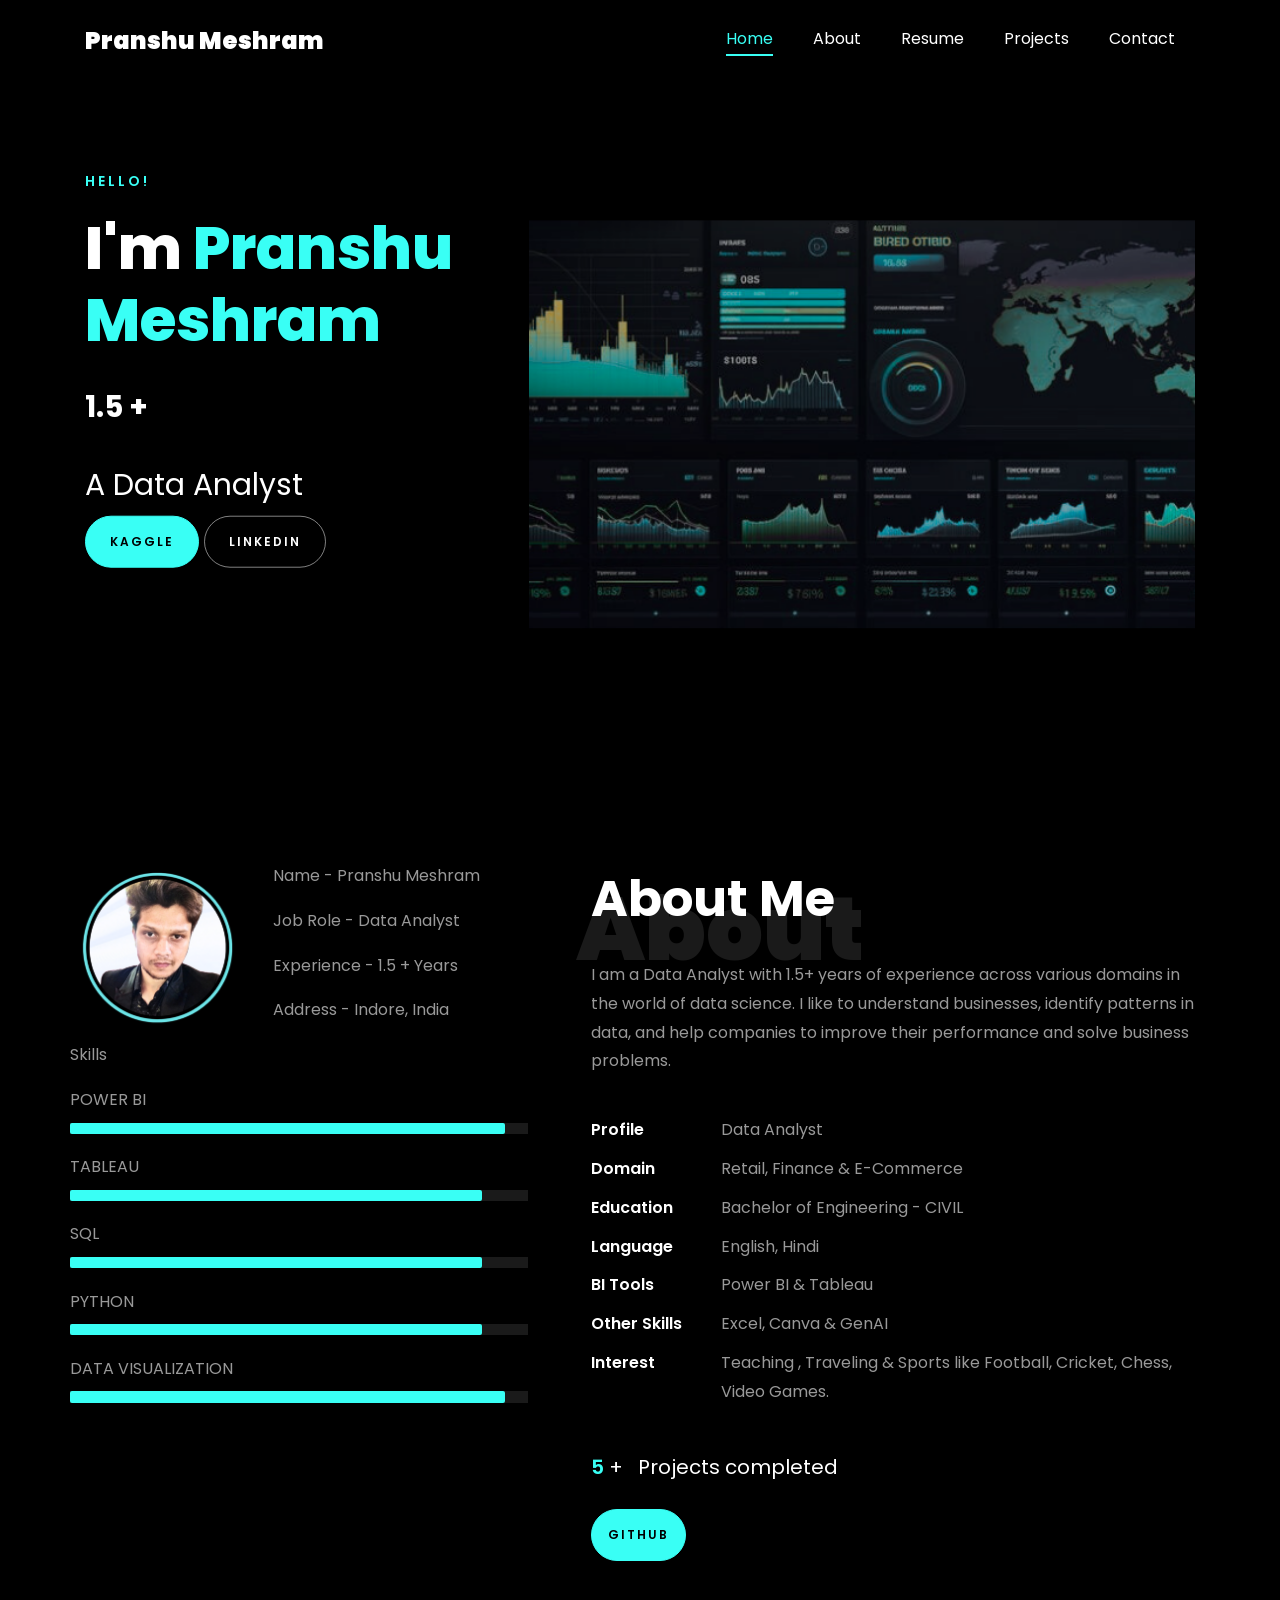
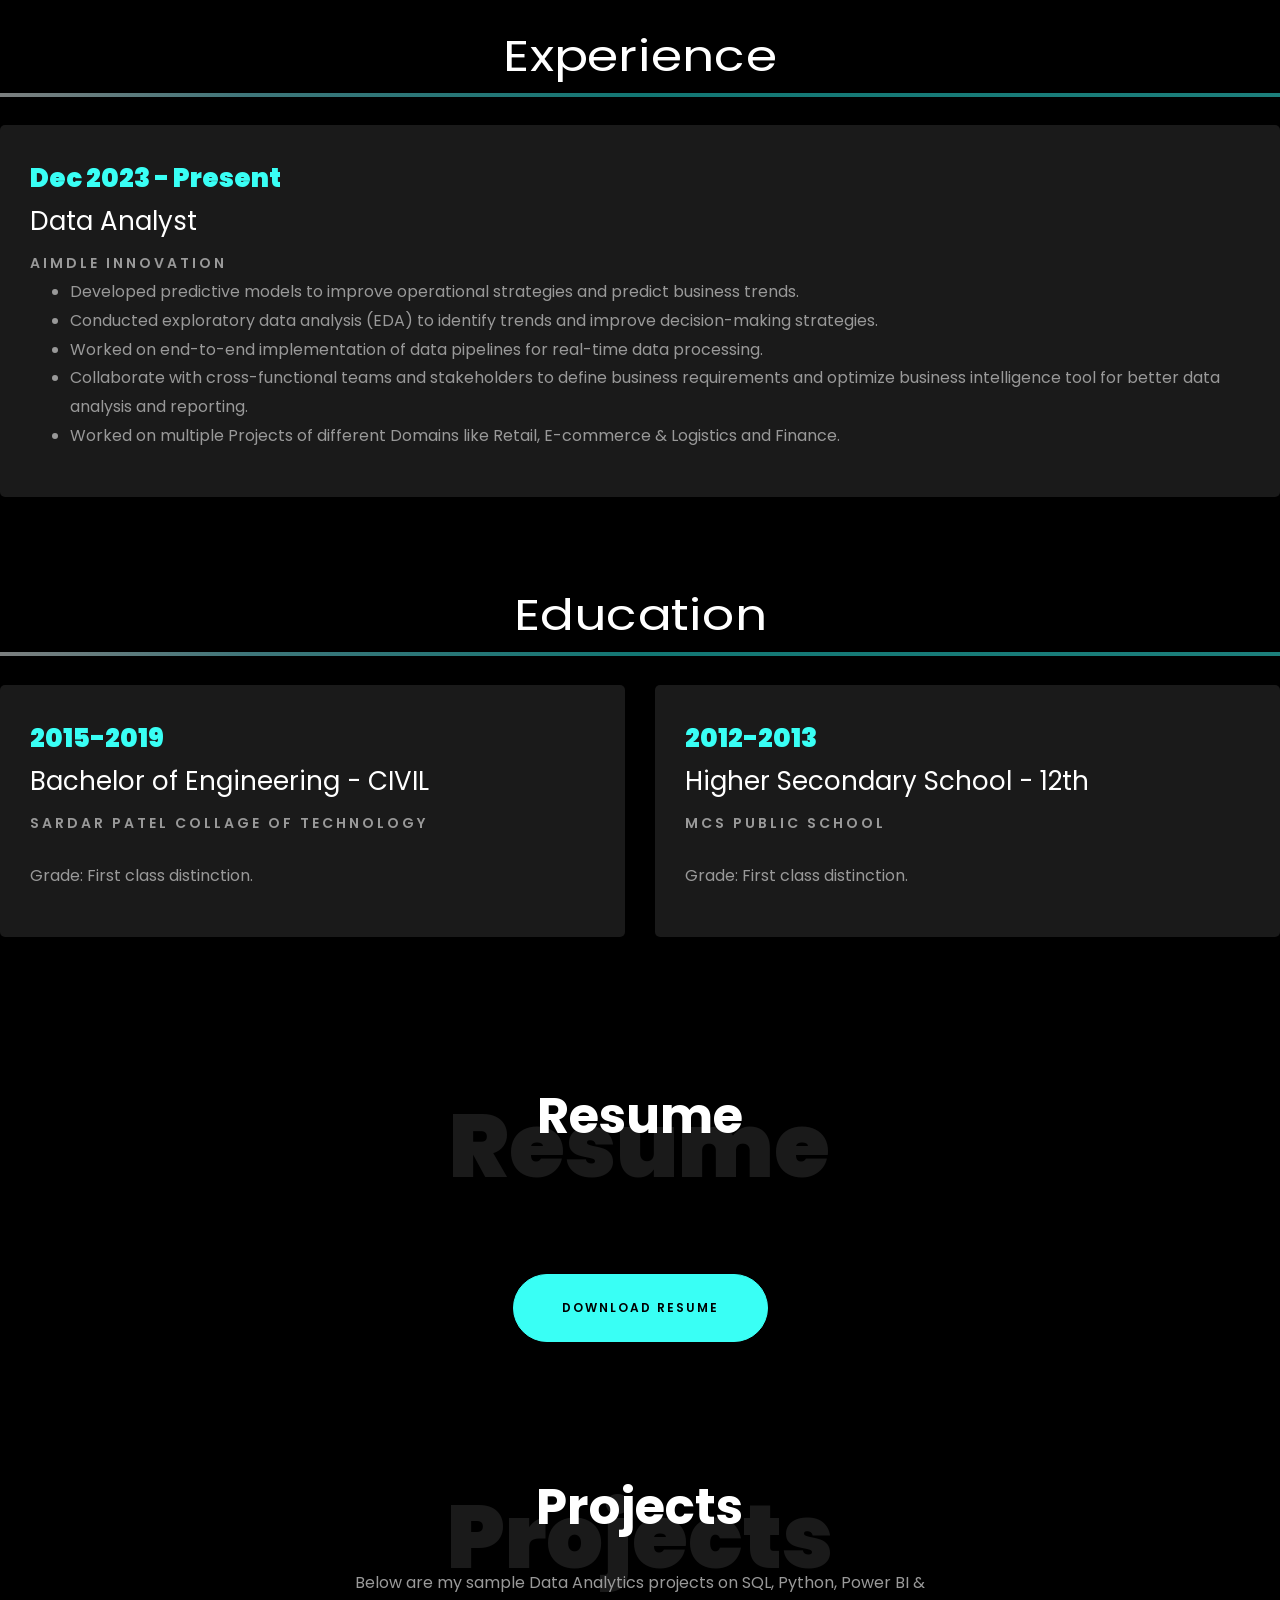
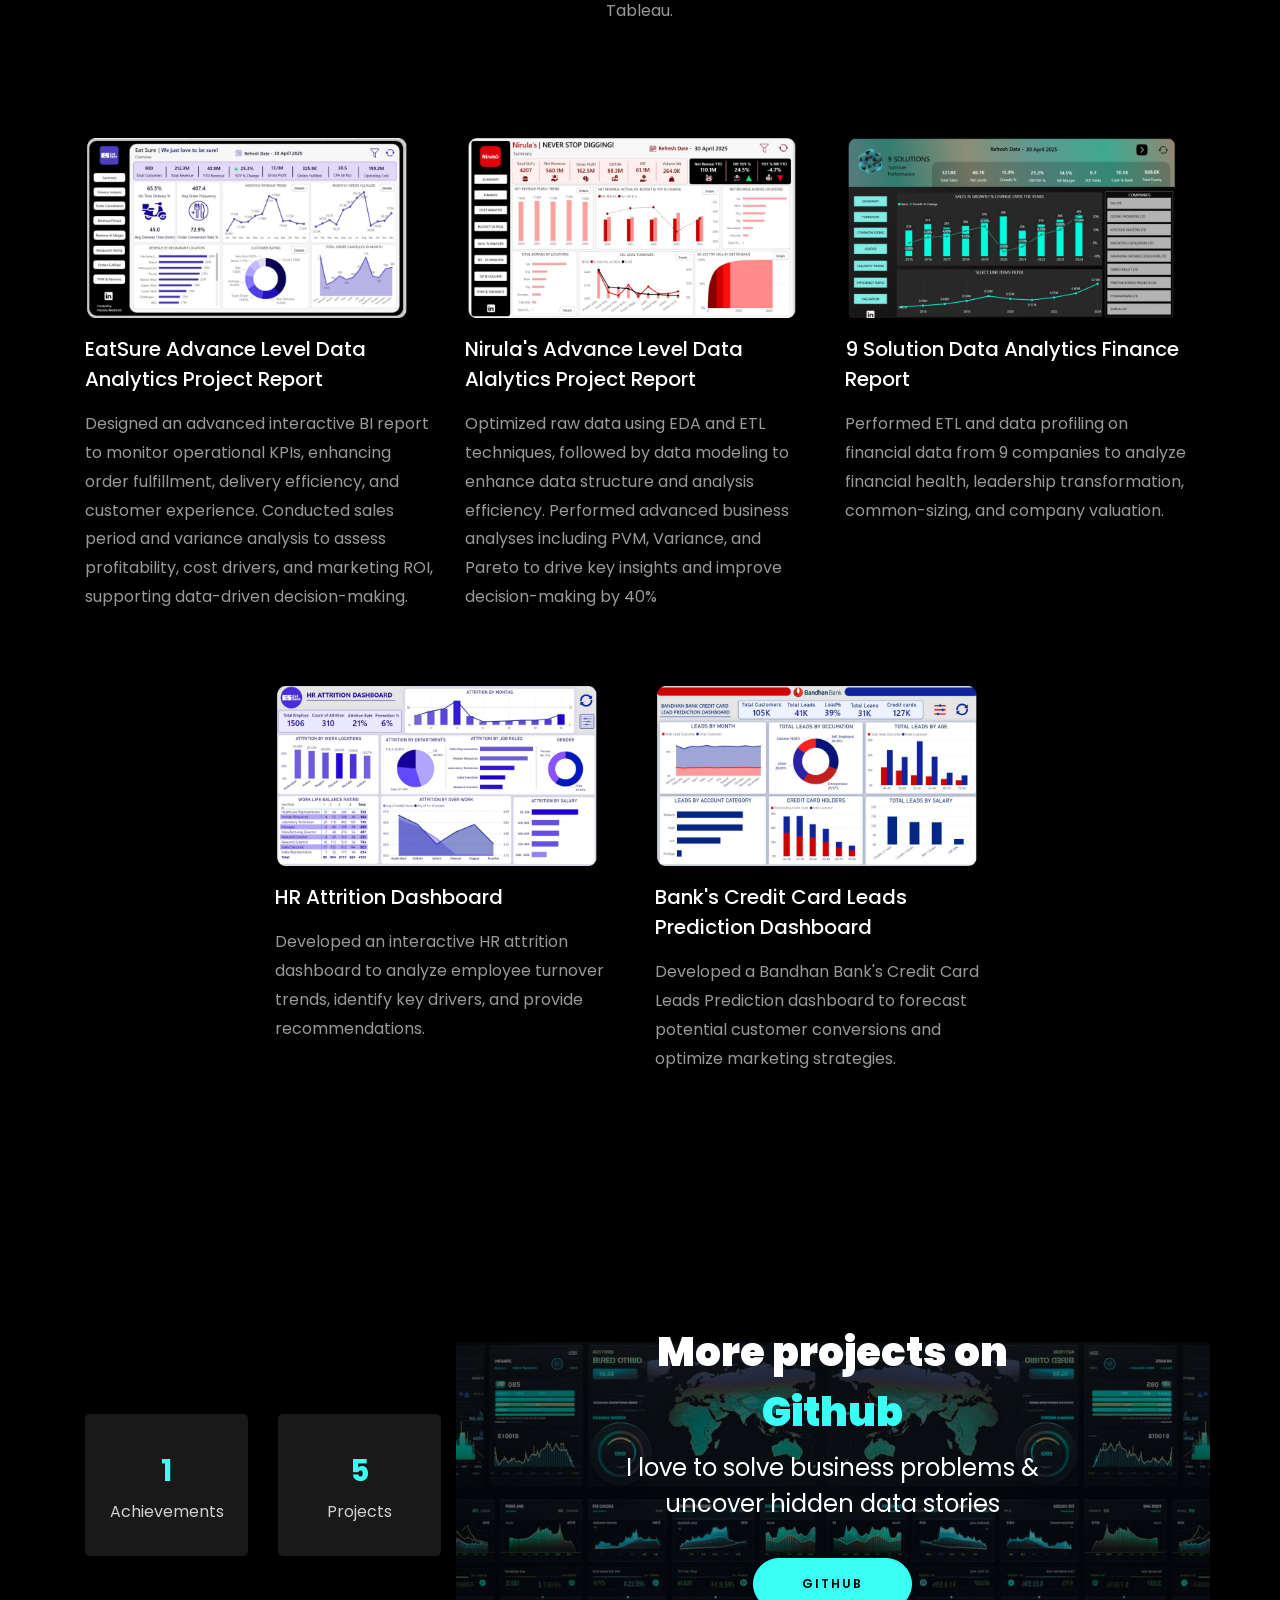
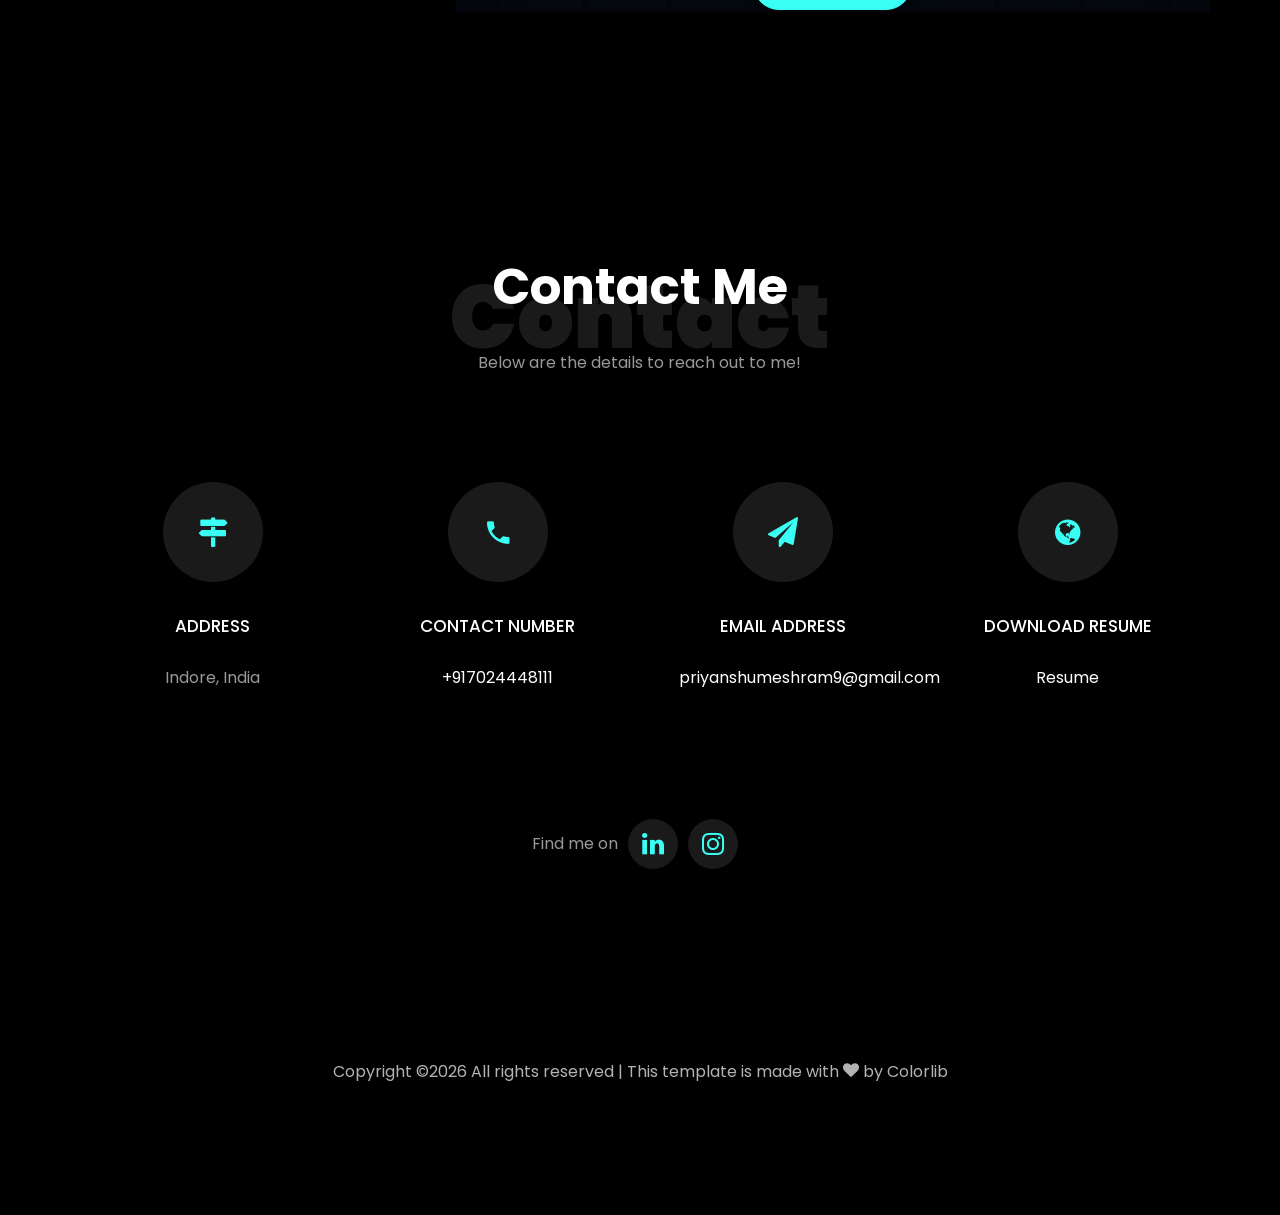
==== index.html @ 0635bb12 "Add files via upload" ====
<!DOCTYPE html>
<html lang="en">
  <head>
    <title>Pranshu Meshram Portfolio</title>
    <meta charset="utf-8">
    <meta name="viewport" content="width=device-width, initial-scale=1, shrink-to-fit=no">
    
    <link href="https://fonts.googleapis.com/css?family=Poppins:100,200,300,400,500,600,700,800,900" rel="stylesheet">

    <link rel="stylesheet" href="css/open-iconic-bootstrap.min.css">
    <link rel="stylesheet" href="css/animate.css">
    
    <link rel="stylesheet" href="css/owl.carousel.min.css">
    <link rel="stylesheet" href="css/owl.theme.default.min.css">
    <link rel="stylesheet" href="css/magnific-popup.css">

    <link rel="stylesheet" href="css/aos.css">

    <link rel="stylesheet" href="css/ionicons.min.css">
    
    <link rel="stylesheet" href="css/flaticon.css">
    <link rel="stylesheet" href="css/icomoon.css">
    <link rel="stylesheet" href="css/style.css">



<style>

/*======================================
//--//-->   ABOUT
======================================*/

.about-mf .box-shadow-full {
  padding-top: 4rem;
  padding-bottom: 4rem;
}

.about-mf .about-img {
  margin-bottom: 2rem;
}

.about-mf .about-img img {
  margin-left: 10px;
}


.skill-mf .progress {
  /* background-color: #cde1f8; */
  margin: .5rem 0 1.2rem 0;
  border-radius: 0;
  height: .7rem;
}

.skill-mf .progress .progress-bar {
  height: .7rem;
  background-color: #39fff5;
}


/* Animation styles */
#typing-animation {
  position: relative;
  font-size: 30px;
  font-weight: bold;
  color: rgb(255, 255, 255);
  overflow: hidden;
  white-space: nowrap;
  animation: typing 3s steps(20, end) infinite;
}

#typing-animation:before {
  content: "";
  /* position: absolute; */
  top: 0;
  left: 0;
  width: 0;
  height: 100%;
  background-color: #ccc;
  animation: typing-cursor 0.5s ease-in-out infinite;
}

@keyframes typing {
  from {
    width: 0;
  }
  to {
    width: 100%;
  }
}

@keyframes typing-cursor {
  from {
    width: 5px;
  }
  to {
    width: 0;
  }
}


/* project image zoom effect */

.zoom-effect {
  overflow: hidden;
  transition: transform 0.3s ease-out;
}

.zoom-effect:hover {
  transform: scale(1.1);
}


</style>


  </head>
  <body data-spy="scroll" data-target=".site-navbar-target" data-offset="300">
	  
	  
    <nav class="navbar navbar-expand-lg navbar-dark ftco_navbar ftco-navbar-light site-navbar-target" id="ftco-navbar">
	    <div class="container">
	      <a class="navbar-brand" href="index.html">Pranshu Meshram</a>
	      <button class="navbar-toggler js-fh5co-nav-toggle fh5co-nav-toggle" type="button" data-toggle="collapse" data-target="#ftco-nav" aria-controls="ftco-nav" aria-expanded="false" aria-label="Toggle navigation">
	        <span class="oi oi-menu"></span> Menu
	      </button>

	      <div class="collapse navbar-collapse" id="ftco-nav">
	        <ul class="navbar-nav nav ml-auto">
	          <li class="nav-item"><a href="#home-section" class="nav-link"><span>Home</span></a></li>
	          <li class="nav-item"><a href="#about-section" class="nav-link"><span>About</span></a></li>
	          <li class="nav-item"><a href="#resume-section" class="nav-link"><span>Resume</span></a></li>
	          <li class="nav-item"><a href="#project-section" class="nav-link"><span>Projects</span></a></li>
	          <li class="nav-item"><a href="#contact-section" class="nav-link"><span>Contact</span></a></li>
	        </ul>
	      </div>
	    </div>
	  </nav>
	  <section id="home-section" class="hero">
		  <div class="home-slider  owl-carousel">
	       <div class="slider-item ">
	      	<div class="overlay"></div>
	         <div class="container">
	          <div class="row d-md-flex no-gutters slider-text align-items-end justify-content-end" data-scrollax-parent="true">
	          	<div class="one-third js-fullheight order-md-last img" style="background-image:url(images/bg_1.png);">
	          	 <div class="overlay"></div>
	          	</div>
		          <div class="one-forth d-flex  align-items-center ftco-animate" data-scrollax=" properties: { translateY: '70%' }">
		          	<div class="text">
		          		<span class="subheading">Hello!</span>
			            <h1 class="mb-4 mt-3">I'm <span>Pranshu Meshram</span></h1>

						<!-- Element to contain animated typing -->
						<span id="typing-animation"></span>

						<script>

						// Initialize the typing animation
						const typingAnimationElement = document.getElementById('typing-animation');

						// Create an array of typing text
						const typingTexts = [
						'Data Analyst ',
						'1.5 + Year of Experience  ',
						// 'Teacher   ',
						];

						// Create a function to display the typing animation for a given text
						function playTypingAnimation(text) {
						// Loop through each character and add it to the element
						for (let i = 0; i < text.length; i++) {
							setTimeout(() => {
							typingAnimationElement.textContent += text[i];
							}, i * 200); // Increase the delay to slow down the typing animation
						}

						// Once the animation is complete, reset the text and start over
						setTimeout(() => {
							typingAnimationElement.textContent = '';
							playTypingAnimation(typingTexts[(typingTexts.indexOf(text) + 1) % typingTexts.length]);
						}, text.length * 200);
						}

						// Start the typing animation loop
						playTypingAnimation(typingTexts[0]);

						</script>

						<br>
						<br>
			            <h2>A Data Analyst</h2>
						<!-- <h2 class="d-flex" style="margin-bottom: 0">With over 5 years of experience</h2> -->
						<!-- <br> -->
			            <p><a href="https://www.kaggle.com/pranshumeshram" class="btn btn-primary py-3 px-4">Kaggle</a> 
							<a href="https://www.linkedin.com/in/pranshumeshram/" class="btn btn-white btn-outline-white py-3 px-4">LinkedIn</a></p>
							<!-- <p><a href="https://www.kaggle.com/pranshumeshram" class="btn btn-white btn-outline-white py-3 px-4">Kaggle</a> 
								<a href="https://www.linkedin.com/in/pranshumeshram/" class="btn btn-primary py-3 px-4">LinkedIn</a></p> -->
		            </div>
		          </div>
	        	</div>
	        </div>
	      </div>
		</div>
    </section>



    <section class="ftco-about img ftco-section ftco-no-pb" id="about-section">
    	<div class="container">
			<div class="row">
				<div class="row d-flex align-items-stretch">
				<!-- <div class="row d-flex"> -->
					<div class="col-md-6 col-lg-5 d-flex">
						<div class="img-about img d-flex align-items-stretch">
							<div class="overlay">
								<div class="row">
									<div class="col-sm-6 col-md-5">
									  <div class="about-img">
										<img src="images/about-me.png" class="img-fluid rounded b-shadow-a" alt="">
									  </div>
									</div>
									<!-- Details next to profile image -->
									<div class="col-sm-6 col-md-7">
									  <div class="about-info">
										<p><span class="title-s">Name - </span> <span>Pranshu Meshram</span></p>
										<p><span class="title-s">Job Role - </span> <span>Data Analyst</span></p>
										<p><span class="title-s">Experience - </span> <span> 1.5 + Years </span></p>
										<p><span class="title-s">Address - </span> <span>Indore, India</span></p>
									  </div>
									</div>
								  </div>

								<div class="skill-mf">
									<p class="title-s">Skills</p>
									<span>POWER BI</span> <span class="pull-right"></span>
									<div class="progress">
										<div class="progress-bar" role="progressbar" style="width: 95%;" aria-valuenow="95" aria-valuemin="0"
											aria-valuemax="100"></div>
									</div>
									
									<span>TABLEAU</span> <span class="pull-right"></span>
									<div class="progress">
										<div class="progress-bar" role="progressbar" style="width: 90%" aria-valuenow="85" aria-valuemin="0"
											aria-valuemax="100"></div>
									</div>
									
									<span>SQL</span> <span class="pull-right"></span>
									<div class="progress">
										<div class="progress-bar" role="progressbar" style="width: 90%" aria-valuenow="90" aria-valuemin="0"
											aria-valuemax="100"></div>
									</div>
									
									<span>PYTHON</span> <span class="pull-right"></span>
									<div class="progress">
										<div class="progress-bar" role="progressbar" style="width: 90%" aria-valuenow="85" aria-valuemin="0"
											aria-valuemax="100"></div>
									</div>
									
									<span>DATA VISUALIZATION</span> <span class="pull-right"></span>
									<div class="progress">
										<div class="progress-bar" role="progressbar" style="width: 95%" aria-valuenow="90" aria-valuemin="0"
											aria-valuemax="100"></div>
									</div>
								</div>
							</div>
						</div>
					</div>
					
					<div class="col-md-6 col-lg-7 pl-lg-5 pb-5">
						<div class="row justify-content-start pb-3">
							<div class="col-md-12 heading-section ftco-animate">
								
								<h1 class="big">About</h1>
								<h2 class="mb-4">About Me</h2>
								
								<p>I am a Data Analyst with 1.5+ years of experience across various domains in the world of data science. 
								 I like to understand businesses, identify patterns in data, and help companies to improve their performance 
								 and solve business problems.</p>
								<ul class="about-info mt-4 px-md-0 px-2">
									<li class="d-flex"><span>Profile </span> <span>Data Analyst</span></li>
									<li class="d-flex"><span>Domain </span> <span>Retail, Finance &amp; E-Commerce </span></li>
									<li class="d-flex"><span>Education </span> <span>Bachelor of Engineering - CIVIL </span></li>
									<li class="d-flex"><span>Language </span> <span>English, Hindi</span></li>
									<li class="d-flex"><span>BI Tools </span> <span>Power BI &amp; Tableau</span></li>
									<li class="d-flex"><span>Other Skills </span> <span>Excel, Canva &amp; GenAI</span></li>
									<li class="d-flex"><span>Interest </span> <span>Teaching , Traveling &amp; Sports like Football, Cricket, Chess, Video Games.</span></li>
									
								</ul>
							</div>
						</div>


						<div class="counter-wrap ftco-animate d-flex mt-md-3">
							<div class="text">
								<p class="mb-4">
									<span class="number" data-number="15">0</span> <span>+</span>
									<span>&nbsp; Projects completed</span>
								</p>
								<p><a href="https://github.com/pranshumeshram" class="btn btn-primary py-3 px-3">GitHub</a></p>
							</div>
						</div>
					</div>
				</div>
			</div>
		</div>
    </section>



	
    <!-- <section class="ftco-section ftco-no-pb" id="resume-section">
    	<div class="container">
    		<div class="row justify-content-center pb-5">
          <div class="col-md-10 heading-section text-center ftco-animate">
          	<h1 class="big big-2">Resume</h1>
            <h2 class="mb-4">Resume</h2>
            <p>A Data analyst with more than one year of experience and skilled in Python, SQL, Power BI, MS Excel, Tableau, EDA, and Statistics, with a background in IT, e-commerce, HR, finance, and health & fitness. Focused on transforming data into actionable insights to support data-driven decision-making.</p>
          </div>
        </div>
		<div class="row justify-content-center mt-5">
			<div class="col-md-6 text-center ftco-animate">
				<p><a href="#" class="btn btn-primary py-4 px-5">Download CV</a></p>
			</div>
		</div>
	</div> -->
</section>

		<div class="row">
			<h1 class="big-4">Experience</h1>
			<div class="underline"></div>
		</div>
		<br>
		
		<div class="row">
				<div class="col-md-12">
					<div class="resume-wrap ftco-animate">
						<span class="date">Dec 2023 - Present</span>
						<h2>Data Analyst</h2>
						<span class="position">AIMDLE INNOVATION</span>
						<!-- <p class="mt-4">Developed predictive models to improve operational strategies and predict business trends. -->
							<ul>
								<li>Developed predictive models to improve operational strategies and predict business trends.
								<li>Conducted exploratory data analysis (EDA) to identify trends and improve decision-making strategies.</li>
								<li>Worked on end-to-end implementation of data pipelines for real-time data processing.</li>
								<li>Collaborate with cross-functional teams and stakeholders to define business requirements and optimize business intelligence tool for better data analysis and reporting.</li>
								<li>Worked on multiple Projects of different Domains like Retail, E-commerce & Logistics and Finance.</li>
							</ul>
						</p>
					</div>

				</div>

				<!-- <div class="col-md-6">
					<div class="resume-wrap ftco-animate">
						<span class="date">2018-2021</span>
						<h2>Senior Data Analyst</h2>
						<span class="position">iQuanti</span>
						<p class="mt-4">iQuanti is a data-driven digital marketing analytics and solutions company, helps top 100 global brands. 
							<ul>
								<li>Performed in-depth market research and analysis to create online pages. Resulted in ~100% website growth and 30% increase in conversion rate YoY.</li>
								<li>Delivered multiple training and mentorship sessions on analytical tools like SQL, MS Excel, Power BI, Tableau and Python.</li>
								<li>Performed migration and enhancements for merchandising dashboard, involved data integration and its feature improvement.</li>
							</ul>
						</p>
					</div>

				</div> -->
			</div>

		<br>
		<br>

		<div class="row">
			<h1 class="big-4">Education</h1>
			<div class="underline"></div>
		</div>
		<br>
		
			<div class="row">
    			<div class="col-md-6">
    				<div class="resume-wrap ftco-animate">
    					<span class="date">2015-2019</span>
    					<h2>Bachelor of Engineering - CIVIL</h2>
    					<span class="position">Sardar Patel Collage of Technology</span>
    					<p class="mt-4">Grade: First class distinction.</p>
    				</div>
    			</div>

    			<div class="col-md-6">
    				<div class="resume-wrap ftco-animate">
    					<span class="date">2012-2013</span>
    					<h2>Higher Secondary School - 12th</h2>
    					<span class="position">MCS Public School</span>
    					<p class="mt-4">Grade: First class distinction.</p>
    				</div>
				</div>
    		</div>
			<section class="ftco-section ftco-no-pb" id="resume-section">
				<div class="container">
					<div class="row justify-content-center pb-5">
				  <div class="col-md-10 heading-section text-center ftco-animate">
					  <h1 class="big big-2">Resume</h1>
					<h2 class="mb-4">Resume</h2>
					<p> </p>
				  </div>
				</div>
    		<div class="row justify-content-center mt-5">
    			<div class="col-md-6 text-center ftco-animate">
    				<p><a href="https://drive.google.com/file/d/1oR84Wy0G2P8lypdAVTovO-cvm1e2Dab-/view?usp=sharing" class="btn btn-primary py-4 px-5">Download Resume</a></p>
    			</div>
    		</div>
    	</div>
    </section>

   

    <section class="ftco-section" id="project-section">
      <div class="container">
        <div class="row justify-content-center mb-5 pb-5">
          <div class="col-md-7 heading-section text-center ftco-animate">
            <h1 class="big big-2">Projects</h1>
            <h2 class="mb-4">Projects</h2>
            <p>Below are my sample Data Analytics projects on SQL, Python, Power BI & Tableau.</p>
          </div>
        </div>
        <div class="row d-flex">
          <div class="col-md-4 d-flex ftco-animate">
          	<div class="blog-entry justify-content-end">
              <a href="https://github.com/pranshumeshram/MY_DATA_ANALYTICS_PROJECTS/blob/main/4.%20ADVANCE%20LEVEL%20EatSure's%20Project/EatSure%20Data%20Analytics%20Project%20Report.pdf" class="block-20 zoom-effect" style="background-image: url('images/proj_1.jpg');">
              </a>
              <div class="text mt-3 float-right d-block">

                <h3 class="heading"><a href="https://github.com/pranshumeshram/MY_DATA_ANALYTICS_PROJECTS/blob/main/4.%20ADVANCE%20LEVEL%20EatSure's%20Project/EatSure%20Data%20Analytics%20Project%20Report.pdf">EatSure Advance Level Data Analytics Project Report</a></h3>
                <p>Designed an advanced interactive BI report to monitor operational KPIs, enhancing order fulfillment, delivery efficiency, and customer experience.
					Conducted sales period and variance analysis to assess profitability, cost drivers, and marketing ROI, supporting data-driven decision-making.</p>
              </div>
            </div>
          </div>
          <div class="col-md-4 d-flex ftco-animate">
          	<div class="blog-entry justify-content-end">
              <a href="https://github.com/pranshumeshram/MY_DATA_ANALYTICS_PROJECTS/blob/main/3.%20ADVANCE%20LEVEL%20Nirula's%20Data%20Analytics%20Project/Nirula's%20Data%20Analytics%20Project%20Report.pdf" class="block-20 zoom-effect" style="background-image: url('images/proj_2.jpg');">
              </a>
              <div class="text mt-3 float-right d-block">

                <h3 class="heading"><a href="https://github.com/pranshumeshram/MY_DATA_ANALYTICS_PROJECTS/blob/main/3.%20ADVANCE%20LEVEL%20Nirula's%20Data%20Analytics%20Project/Nirula's%20Data%20Analytics%20Project%20Report.pdf">Nirula's Advance Level Data Alalytics Project Report</a></h3>
                <p>Optimized raw data using EDA and ETL techniques, followed by data modeling to enhance data structure and analysis efficiency.
					Performed advanced business analyses including PVM, Variance, and Pareto to drive key insights and improve decision-making by 40%</p>
              </div>
            </div>
          </div>
          <div class="col-md-4 d-flex ftco-animate">
          	<div class="blog-entry">
              <a href="https://github.com/pranshumeshram/MY_DATA_ANALYTICS_PROJECTS/blob/main/5.%20ADVANCE%20LEVEL%209%20Solution's%20Project/9%20Solution%20Data%20Analytics%20Project%20Report.pdf" class="block-20 zoom-effect" style="background-image: url('images/proj_3.jpg');">
              </a>
              <div class="text mt-3 float-right d-block">

                <h3 class="heading"><a href="https://github.com/pranshumeshram/MY_DATA_ANALYTICS_PROJECTS/blob/main/5.%20ADVANCE%20LEVEL%209%20Solution's%20Project/9%20Solution%20Data%20Analytics%20Project%20Report.pdf">9 Solution Data Analytics Finance Report</a></h3>
                <p>Performed ETL and data profiling on financial data from 9 companies to analyze financial health, leadership transformation, common-sizing, and company valuation.</p>
              </div>
            </div>
          </div>
        </div>
	<br>
		<!-- added justify-content-center to center align the last two projects -->
		<div class="row d-flex justify-content-center">  
			<div class="col-md-4 d-flex ftco-animate">
				<div class="blog-entry justify-content-end">
				<a href="https://github.com/pranshumeshram/MY_DATA_ANALYTICS_PROJECTS/blob/main/2.%20HR%20Attrition%20Dashboard/HR%20Attrition%20Project.pdf" class="block-20 zoom-effect" style="background-image: url('images/proj_4.jpg');">
				</a>
				<div class="text mt-3 float-right d-block">
  
				  <h3 class="heading"><a href="https://github.com/pranshumeshram/MY_DATA_ANALYTICS_PROJECTS/blob/main/2.%20HR%20Attrition%20Dashboard/HR%20Attrition%20Project.pdf">HR Attrition Dashboard</a></h3>
				  <p>Developed an interactive HR attrition dashboard to analyze employee turnover trends, identify key drivers, and provide recommendations.</p>
				</div>
			  </div>
			</div>
			<div class="col-md-4 d-flex ftco-animate">
				<div class="blog-entry justify-content-end">
				<a href="https://github.com/pranshumeshram/MY_DATA_ANALYTICS_PROJECTS/blob/main/1.%20Bandhan%20Bank%20Credit%20Card%20Leads%20Prediction/Bandhan%20Bank%20Lead%20Prediction%20Project.pdf" class="block-20 zoom-effect" style="background-image: url('images/proj_5.jpg');">
				</a>
				<div class="text mt-3 float-right d-block">
  
				  <h3 class="heading"><a href="https://github.com/pranshumeshram/MY_DATA_ANALYTICS_PROJECTS/blob/main/1.%20Bandhan%20Bank%20Credit%20Card%20Leads%20Prediction/Bandhan%20Bank%20Lead%20Prediction%20Project.pdf">Bank's Credit Card Leads Prediction Dashboard</a></h3>
				  <p>Developed a Bandhan Bank's Credit Card Leads Prediction dashboard to forecast potential customer conversions and optimize marketing strategies.</p>
				</div>
			  </div>
			</div>
		 </div>
	  </div>
    </section>

	<section class="ftco-section ftco-no-pt ftco-no-pb ftco-counter img" id="section-counter">
      <div class="container">
		<div class="row d-md-flex align-items-center">
          <div class="col-md d-flex justify-content-center counter-wrap ftco-animate">
            <div class="block-18">
              <div class="text">
                <strong class="number" data-number="5">0</strong>
                <span>Achievements</span>
              </div>
            </div>
          </div>
          <div class="col-md d-flex justify-content-center counter-wrap ftco-animate">
            <div class="block-18">
              <div class="text">
                <strong class="number" data-number="15">0</strong>
                <span>Projects</span>
              </div>
            </div>
          </div>
          <!-- <div class="col-md d-flex justify-content-center counter-wrap ftco-animate">
            <div class="block-18">
              <div class="text">
                <strong class="number" data-number="1000">0</strong>
                <span>Mentored Students</span>
              </div>
            </div>
          </div> -->
          <!-- <div class="col-md d-flex justify-content-center counter-wrap ftco-animate">
            <div class="block-18">
              <div class="text">
                <strong class="number" data-number="500">0</strong>
                <span>Cups of coffee</span>
              </div>
            </div>
          </div>
        </div>
      </div> -->
	
	  <div class="ftco-section ftco-hireme img margin-top" style="background-image: url(images/bg_1.jpg)">
			<!-- <div class="container"> -->
				<div class="row justify-content-center">
					<div class="col-md-7 ftco-animate text-center">
						<h2>More projects on<span> Github  </span> </h2>
						<div class="heading"> <h4> I love to solve business problems &amp; uncover hidden data stories </h4>
						<br>
						<p><a href="https://github.com/pranshumeshram" class="btn btn-primary py-3 px-5">GitHub</a></p>
						</div>
					</div>
				</div>
			<!-- </div> -->
		</div>
	</section>



    <section class="ftco-section contact-section ftco-no-pb" id="contact-section">
      <div class="container">
      	<div class="row justify-content-center mb-5 pb-3">
          <div class="col-md-7 heading-section text-center ftco-animate">
            <h1 class="big big-2">Contact</h1>
            <h2 class="mb-4">Contact Me</h2>
            <p>Below are the details to reach out to me!</p>
          </div>
        </div>

        <div class="row d-flex contact-info mb-5">
          <div class="col-md-6 col-lg-3 d-flex ftco-animate">
          	<div class="align-self-stretch box p-4 text-center">
          		<div class="icon d-flex align-items-center justify-content-center">
          			<span class="icon-map-signs"></span>
          		</div>
          		<h3 class="mb-4">Address</h3>
	            <p>Indore, India</p>
	          </div>
          </div>
          <div class="col-md-6 col-lg-3 d-flex ftco-animate">
          	<div class="align-self-stretch box p-4 text-center">
          		<div class="icon d-flex align-items-center justify-content-center">
          			<span class="icon-phone2"></span>
          		</div>
          		<h3 class="mb-4">Contact Number</h3>
	            <p><a href="tel://0101010101">+917024448111</a></p>
	          </div>
          </div>
          <div class="col-md-6 col-lg-3 d-flex ftco-animate">
          	<div class="align-self-stretch box p-4 text-center">
          		<div class="icon d-flex align-items-center justify-content-center">
          			<span class="icon-paper-plane"></span>
          		</div>
          		<h3 class="mb-4">Email Address</h3>
	            <p><a href="mailto:info@yoursite.com">priyanshumeshram9@gmail.com</a></p>
	          </div>
          </div>
          <div class="col-md-6 col-lg-3 d-flex ftco-animate">
          	<div class="align-self-stretch box p-4 text-center">
          		<div class="icon d-flex align-items-center justify-content-center">
          			<span class="icon-globe"></span>
          		</div>
          		<h3 class="mb-4">Download Resume</h3>
	            <p><a href="https://drive.google.com/file/d/1oR84Wy0G2P8lypdAVTovO-cvm1e2Dab-/view?usp=sharing">Resume</a></p>
	          </div>
          </div>

		  <div class="container">
			<br>
			<br>
			<!-- <div class="row justify-content-center">
				<div class="col-md-7 ftco-animate text-center">
					<h2>Have a<span> Question?  </span> <a href="https://forms.gle/uLaTShUKXraAvHJ77" class="btn btn-primary py-3 px-5">Click Here</a> </h2>
				</div>
			</div> -->
				<br>
					<ul class="ftco-footer-social list-unstyled d-flex justify-content-center align-items-center mb-0">
					  <li class="ftco-animate normal-txt">Find me on  </li>
					  <!-- <li class="ftco-animate"><a href="https://www.youtube.com/@RishabhMishraOfficial"><span class="icon-youtube"></span></a></li> -->
					  <li class="ftco-animate"><a href="https://www.linkedin.com/in/pranshumeshram/"><span class="icon-linkedin"></span></a></li>  
					  <!-- <li class="ftco-animate"><a href="https://twitter.com/rishabhnmishra"><span class="icon-twitter"></span></a></li>
					  <li class="ftco-animate"><a href="https://twitter.com/rishabhnmishra"><span class="icon-facebook"></span></a></li> -->
				      <li class="ftco-animate"><a href="https://www.instagram.com/priyanshumeshram/"><span class="icon-instagram"></span></a></li>
					</ul>
				<br>
		   </div>
   </div>
 </section>


 
	
    <footer class="ftco-footer ftco-section">
		<div class="container">
		  <div class="row">
			<div class="col-md-12 text-center">
  
			  <p><!-- Link back to Colorlib can't be removed. Template is licensed under CC BY 3.0. -->
	Copyright &copy;<script>document.write(new Date().getFullYear());</script> All rights reserved | This template is made with <i class="icon-heart color-danger" aria-hidden="true"></i> by <a href="https://colorlib.com" target="_blank">Colorlib</a>
	<!-- Link back to Colorlib can't be removed. Template is licensed under CC BY 3.0. --></p>
			</div>
		  </div>
		</div>
	  </footer>


  <!-- loader -->
  <div id="ftco-loader" class="show fullscreen"><svg class="circular" width="48px" height="48px"><circle class="path-bg" cx="24" cy="24" r="22" fill="none" stroke-width="4" stroke="#eeeeee"/><circle class="path" cx="24" cy="24" r="22" fill="none" stroke-width="4" stroke-miterlimit="10" stroke="#F96D00"/></svg></div>


  <script src="js/jquery.min.js"></script>
  <script src="js/jquery-migrate-3.0.1.min.js"></script>
  <script src="js/popper.min.js"></script>
  <script src="js/bootstrap.min.js"></script>
  <script src="js/jquery.easing.1.3.js"></script>
  <script src="js/jquery.waypoints.min.js"></script>
  <script src="js/jquery.stellar.min.js"></script>
  <script src="js/owl.carousel.min.js"></script>
  <script src="js/jquery.magnific-popup.min.js"></script>
  <script src="js/aos.js"></script>
  <script src="js/jquery.animateNumber.min.js"></script>
  <script src="js/scrollax.min.js"></script>
  
  <script src="js/main.js"></script>
    
  </body>
</html>
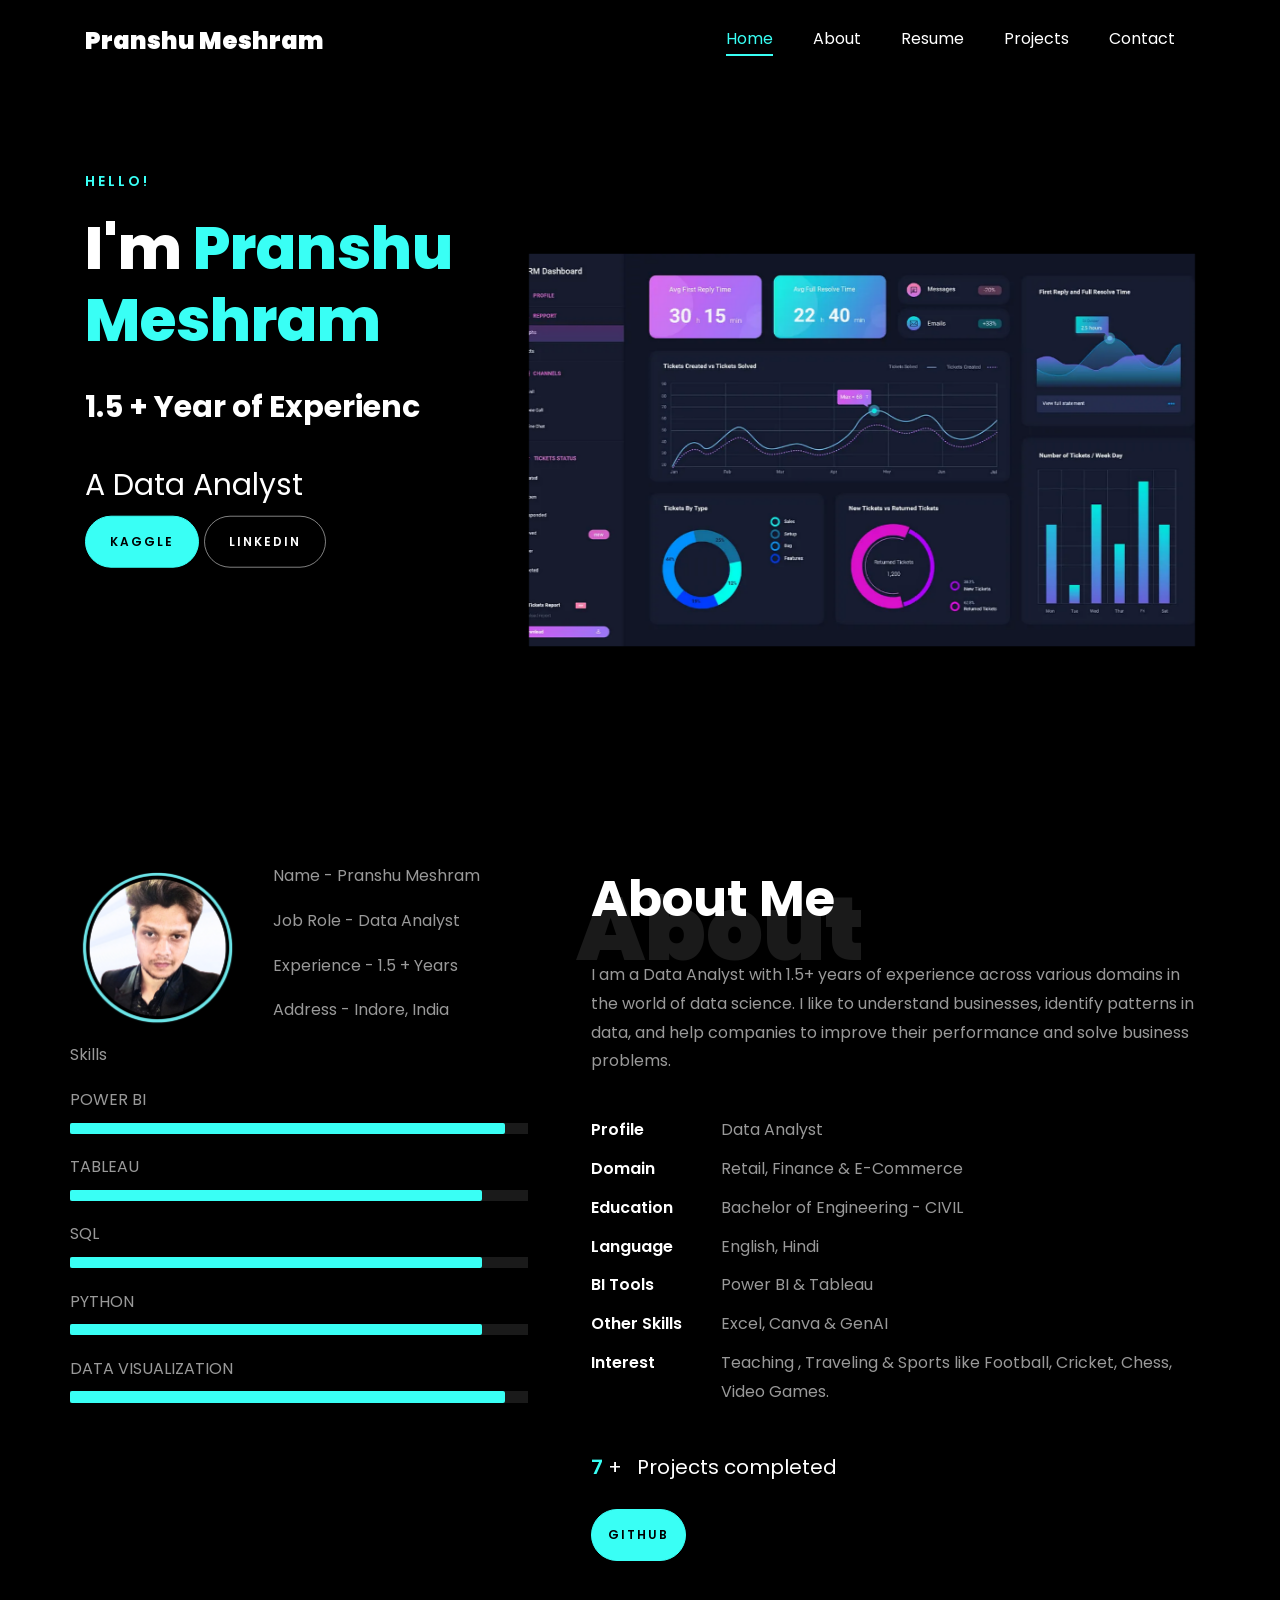
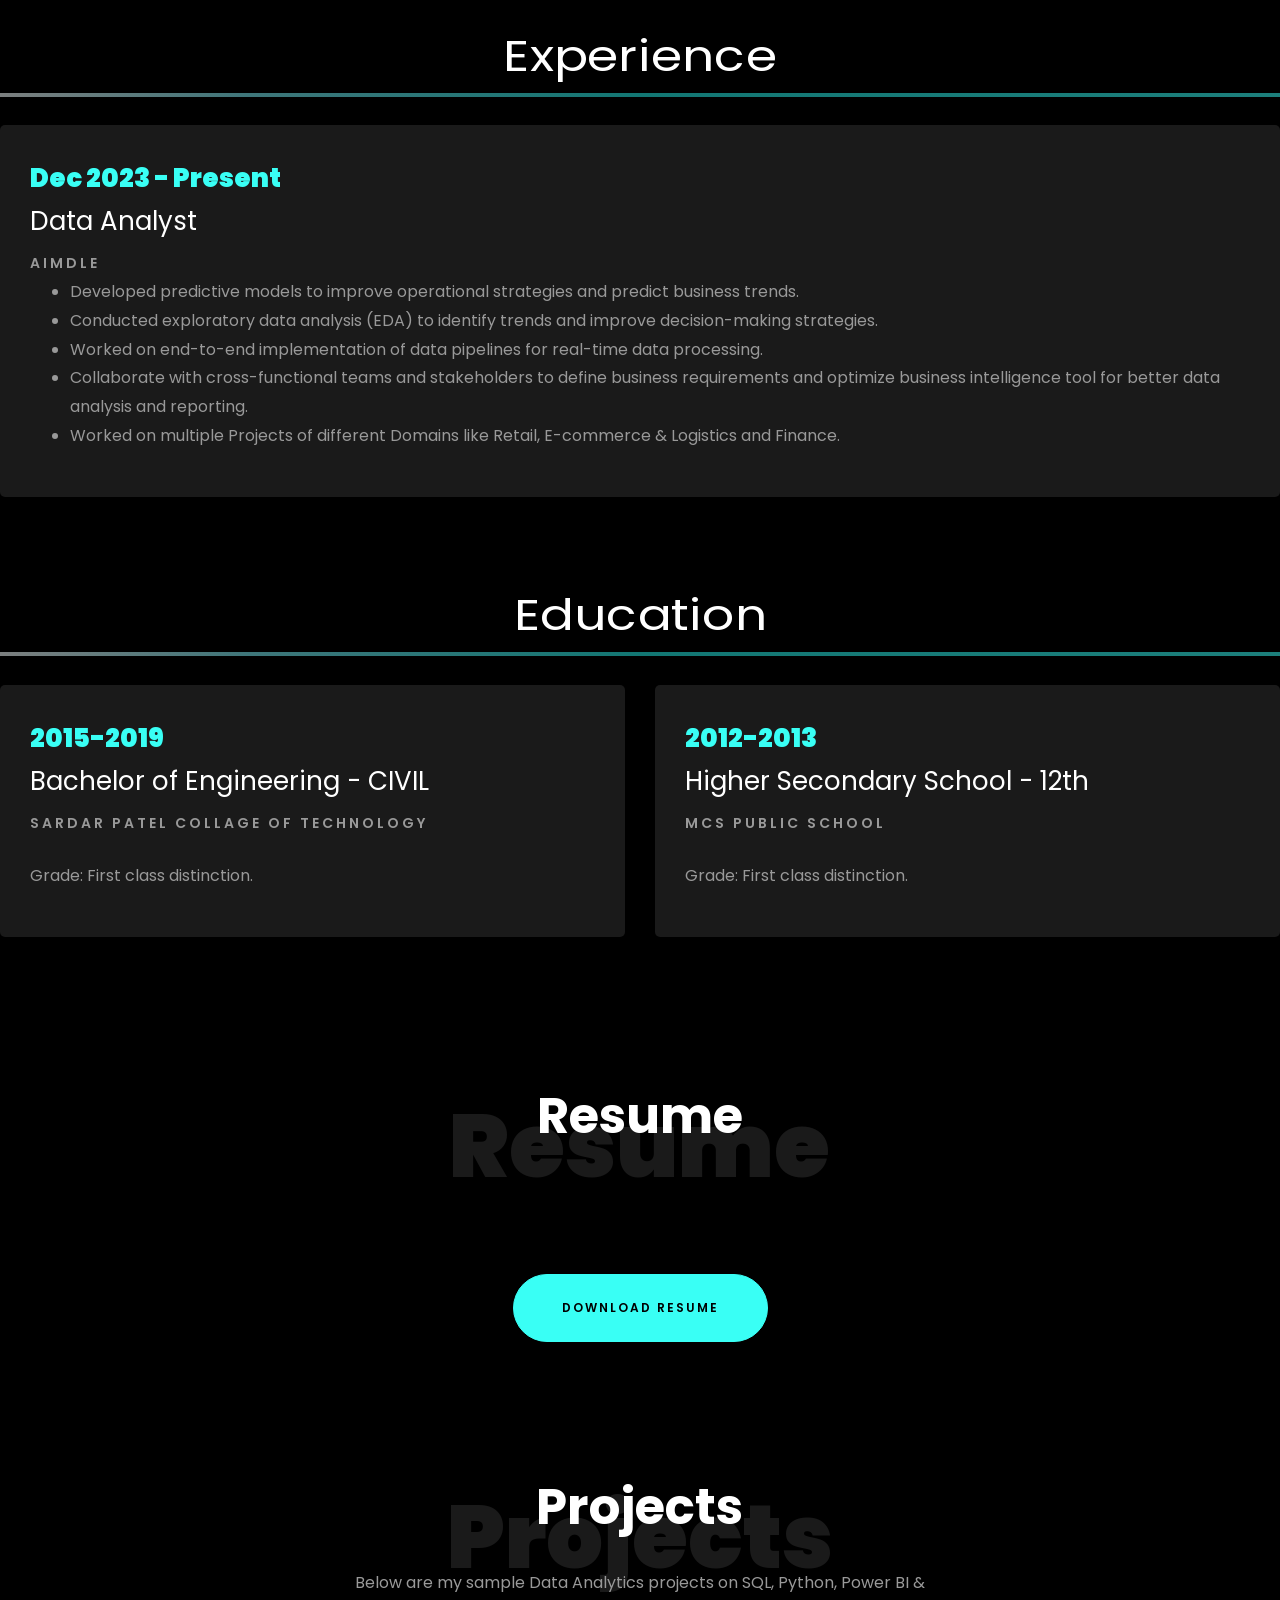
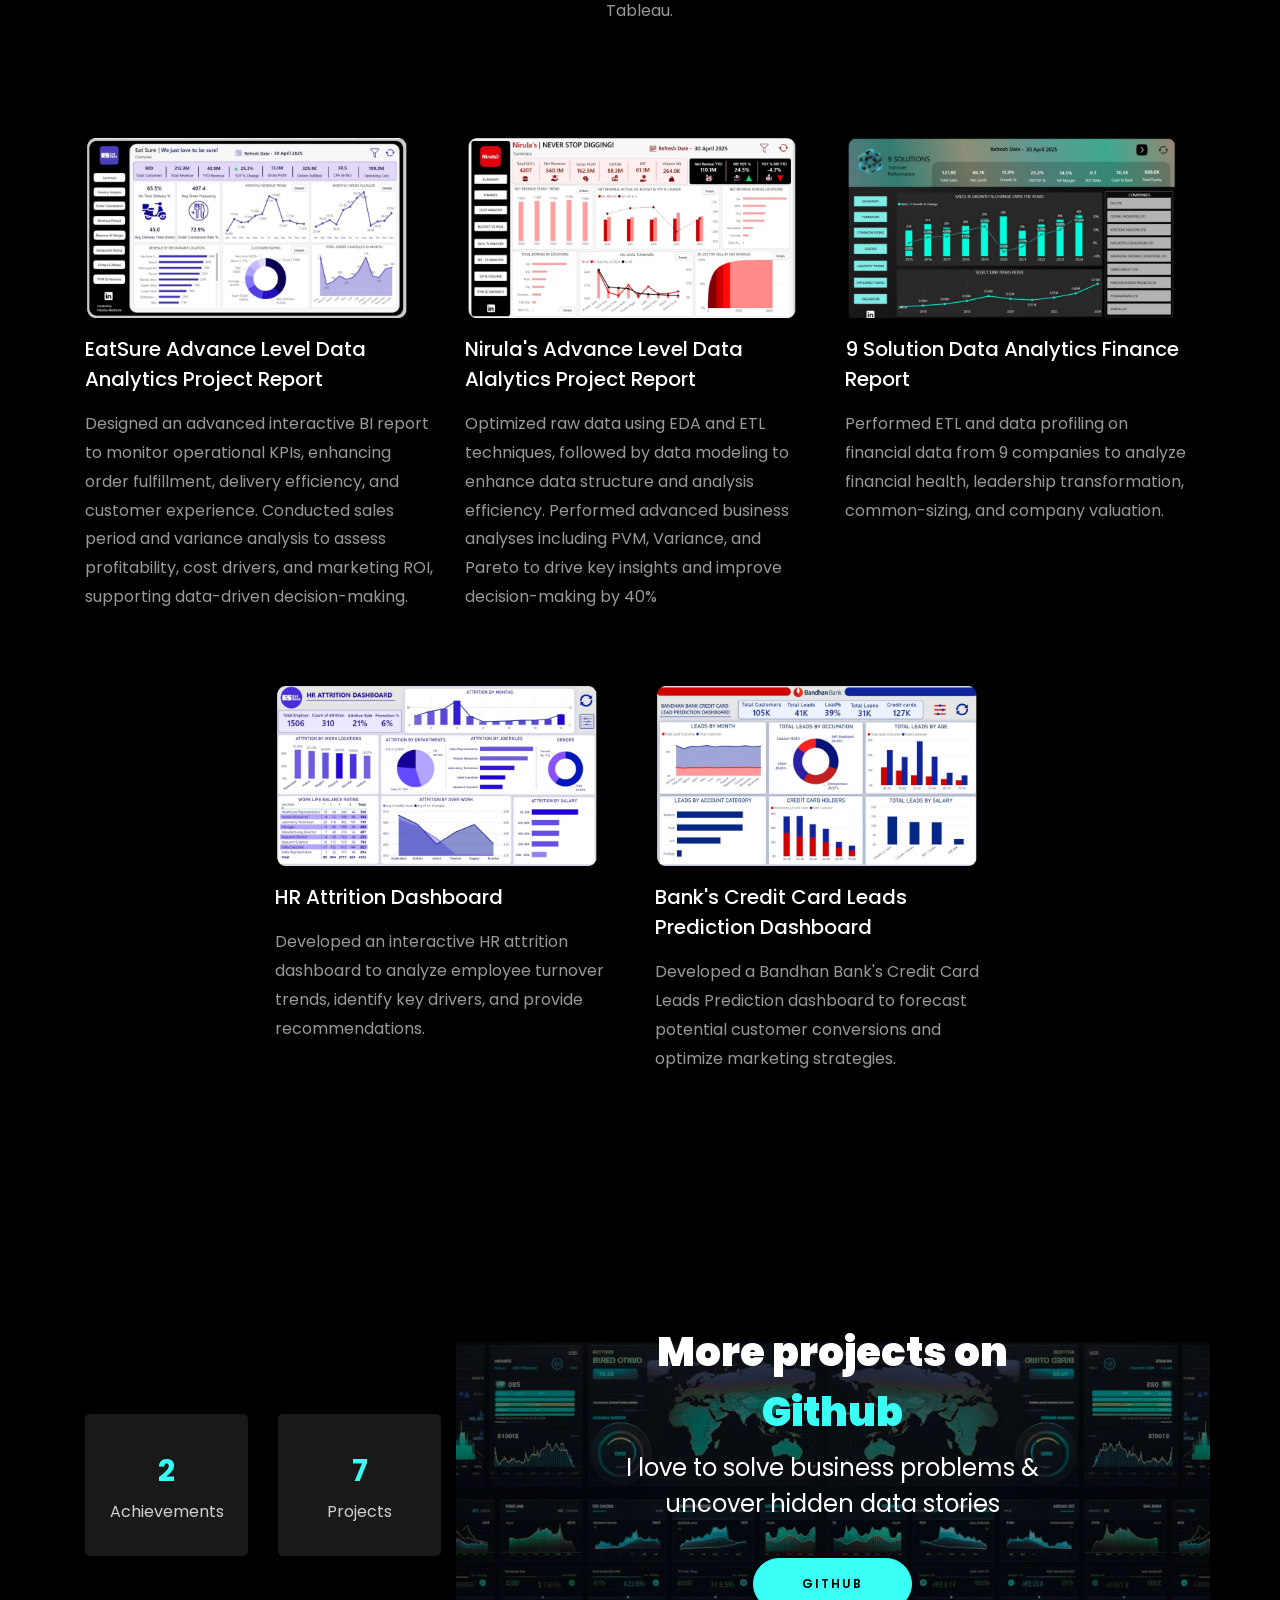
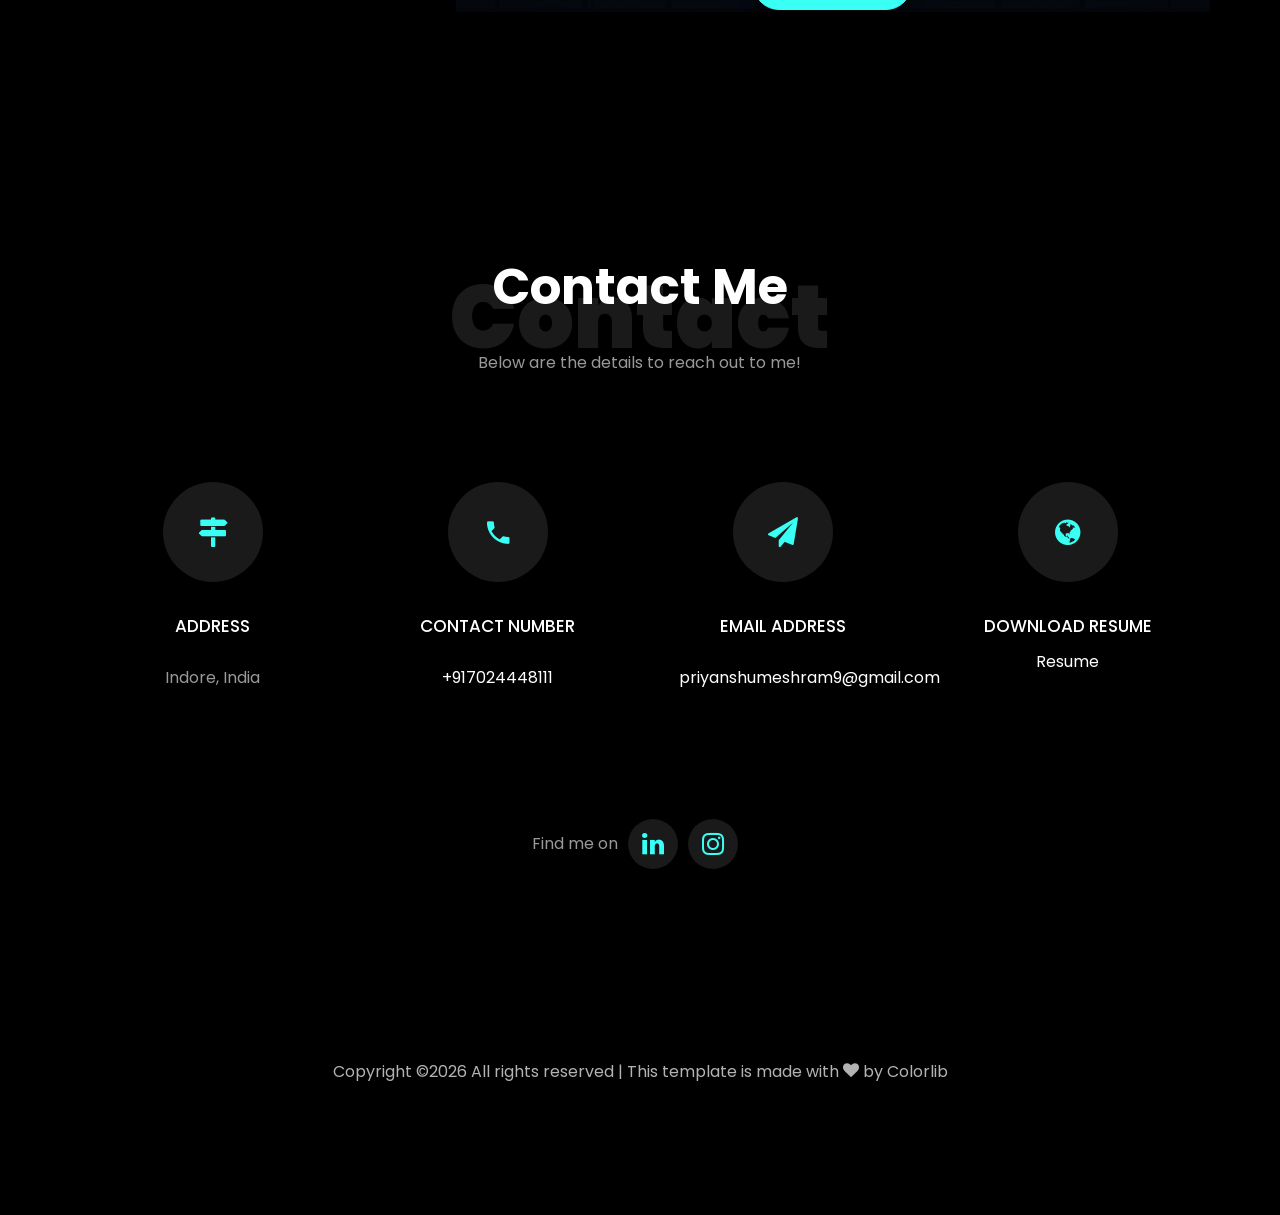
==== commit ef3c6951: "Add files via upload" ====
--- a/index.html
+++ b/index.html
@@ -159,7 +159,7 @@
 
 						// Create an array of typing text
 						const typingTexts = [
-						'Data Analyst ',
+					
 						'1.5 + Year of Experience  ',
 						// 'Teacher   ',
 						];
@@ -192,8 +192,8 @@
 						<!-- <br> -->
 			            <p><a href="https://www.kaggle.com/pranshumeshram" class="btn btn-primary py-3 px-4">Kaggle</a> 
 							<a href="https://www.linkedin.com/in/pranshumeshram/" class="btn btn-white btn-outline-white py-3 px-4">LinkedIn</a></p>
-							<!-- <p><a href="https://www.kaggle.com/pranshumeshram" class="btn btn-white btn-outline-white py-3 px-4">Kaggle</a> 
-								<a href="https://www.linkedin.com/in/pranshumeshram/" class="btn btn-primary py-3 px-4">LinkedIn</a></p> -->
+							<!-- <p><a href="" class="btn btn-white btn-outline-white py-3 px-4">Kaggle</a> 
+								<a href="" class="btn btn-primary py-3 px-4">LinkedIn</a></p> -->
 		            </div>
 		          </div>
 	        	</div>
@@ -335,7 +335,7 @@
 					<div class="resume-wrap ftco-animate">
 						<span class="date">Dec 2023 - Present</span>
 						<h2>Data Analyst</h2>
-						<span class="position">AIMDLE INNOVATION</span>
+						<span class="position">AIMDLE</span>
 						<!-- <p class="mt-4">Developed predictive models to improve operational strategies and predict business trends. -->
 							<ul>
 								<li>Developed predictive models to improve operational strategies and predict business trends.
@@ -405,7 +405,7 @@
 				</div>
     		<div class="row justify-content-center mt-5">
     			<div class="col-md-6 text-center ftco-animate">
-    				<p><a href="https://drive.google.com/file/d/1oR84Wy0G2P8lypdAVTovO-cvm1e2Dab-/view?usp=sharing" class="btn btn-primary py-4 px-5">Download Resume</a></p>
+    				<p><a href="https://drive.google.com/file/d/1c8C2ufCl26U5oEn37IYmeMD1FNuHGSAk/view?usp=sharing" class="btn btn-primary py-4 px-5">Download Resume</a></p>
     			</div>
     		</div>
     	</div>
@@ -425,11 +425,11 @@
         <div class="row d-flex">
           <div class="col-md-4 d-flex ftco-animate">
           	<div class="blog-entry justify-content-end">
-              <a href="https://github.com/pranshumeshram/MY_DATA_ANALYTICS_PROJECTS/blob/main/4.%20ADVANCE%20LEVEL%20EatSure's%20Project/EatSure%20Data%20Analytics%20Project%20Report.pdf" class="block-20 zoom-effect" style="background-image: url('images/proj_1.jpg');">
+              <a href="ttps://github.com/pranshumeshram/MY_DATA_ANALYTICS_PROJECTS/blob/main/4.%20ADVANCE%20LEVEL%20EatSure's%20Project/EatSure%20Data%20Analytics%20Project%20Report.pdf" class="block-20 zoom-effect" style="background-image: url('images/proj_1.jpg');">
               </a>
               <div class="text mt-3 float-right d-block">
 
-                <h3 class="heading"><a href="https://github.com/pranshumeshram/MY_DATA_ANALYTICS_PROJECTS/blob/main/4.%20ADVANCE%20LEVEL%20EatSure's%20Project/EatSure%20Data%20Analytics%20Project%20Report.pdf">EatSure Advance Level Data Analytics Project Report</a></h3>
+                <h3 class="heading"><a href="ttps://github.com/pranshumeshram/MY_DATA_ANALYTICS_PROJECTS/blob/main/4.%20ADVANCE%20LEVEL%20EatSure's%20Project/EatSure%20Data%20Analytics%20Project%20Report.pdf">EatSure Advance Level Data Analytics Project Report</a></h3>
                 <p>Designed an advanced interactive BI report to monitor operational KPIs, enhancing order fulfillment, delivery efficiency, and customer experience.
 					Conducted sales period and variance analysis to assess profitability, cost drivers, and marketing ROI, supporting data-driven decision-making.</p>
               </div>
@@ -586,8 +586,8 @@
           		<div class="icon d-flex align-items-center justify-content-center">
           			<span class="icon-globe"></span>
           		</div>
-          		<h3 class="mb-4">Download Resume</h3>
-	            <p><a href="https://drive.google.com/file/d/1oR84Wy0G2P8lypdAVTovO-cvm1e2Dab-/view?usp=sharing">Resume</a></p>
+          		<h3 class="https://drive.google.com/file/d/1c8C2ufCl26U5oEn37IYmeMD1FNuHGSAk/view?usp=sharing">Download Resume</h3>
+	            <p><a href="https://drive.google.com/file/d/1c8C2ufCl26U5oEn37IYmeMD1FNuHGSAk/view?usp=sharing">Resume</a></p>
 	          </div>
           </div>
 
@@ -603,7 +603,7 @@
 					<ul class="ftco-footer-social list-unstyled d-flex justify-content-center align-items-center mb-0">
 					  <li class="ftco-animate normal-txt">Find me on  </li>
 					  <!-- <li class="ftco-animate"><a href="https://www.youtube.com/@RishabhMishraOfficial"><span class="icon-youtube"></span></a></li> -->
-					  <li class="ftco-animate"><a href="https://www.linkedin.com/in/pranshumeshram/"><span class="icon-linkedin"></span></a></li>  
+					  <li class="ftco-animate"><a href=""><span class="icon-linkedin"></span></a></li>  
 					  <!-- <li class="ftco-animate"><a href="https://twitter.com/rishabhnmishra"><span class="icon-twitter"></span></a></li>
 					  <li class="ftco-animate"><a href="https://twitter.com/rishabhnmishra"><span class="icon-facebook"></span></a></li> -->
 				      <li class="ftco-animate"><a href="https://www.instagram.com/priyanshumeshram/"><span class="icon-instagram"></span></a></li>
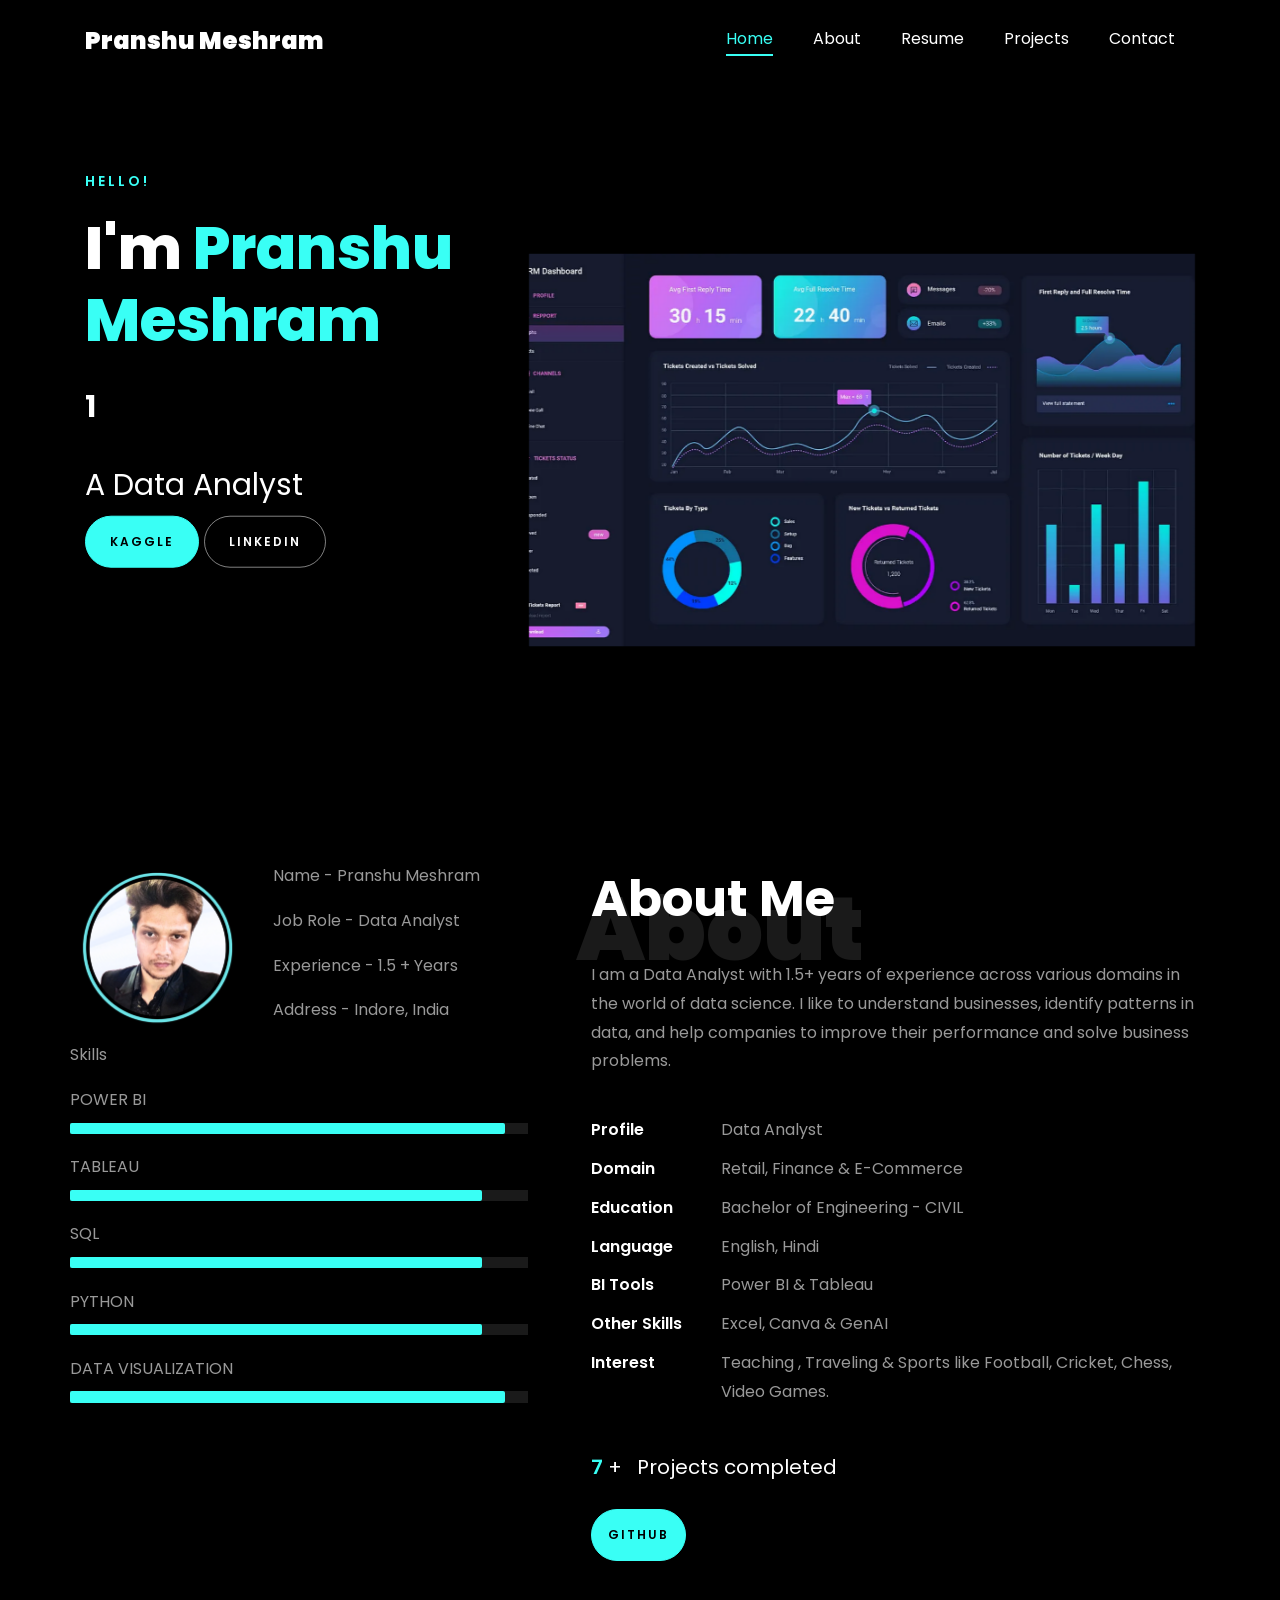
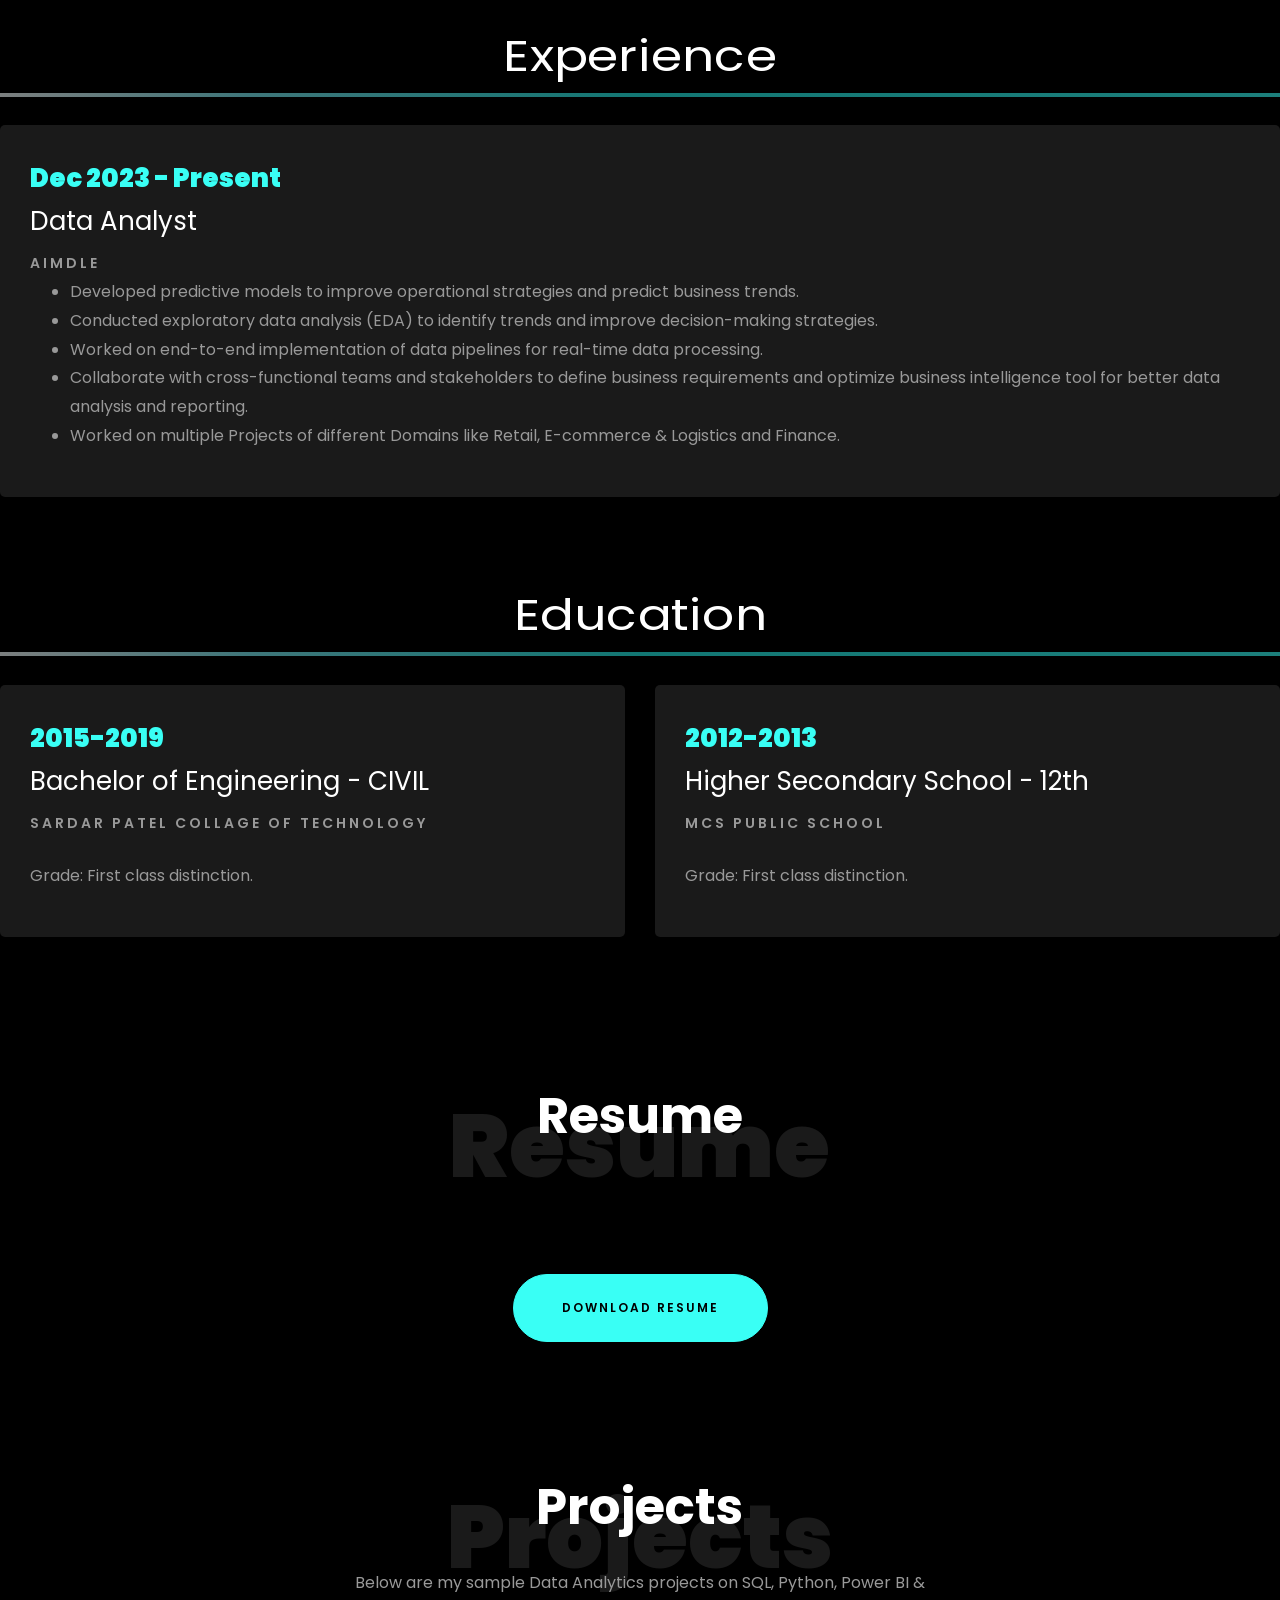
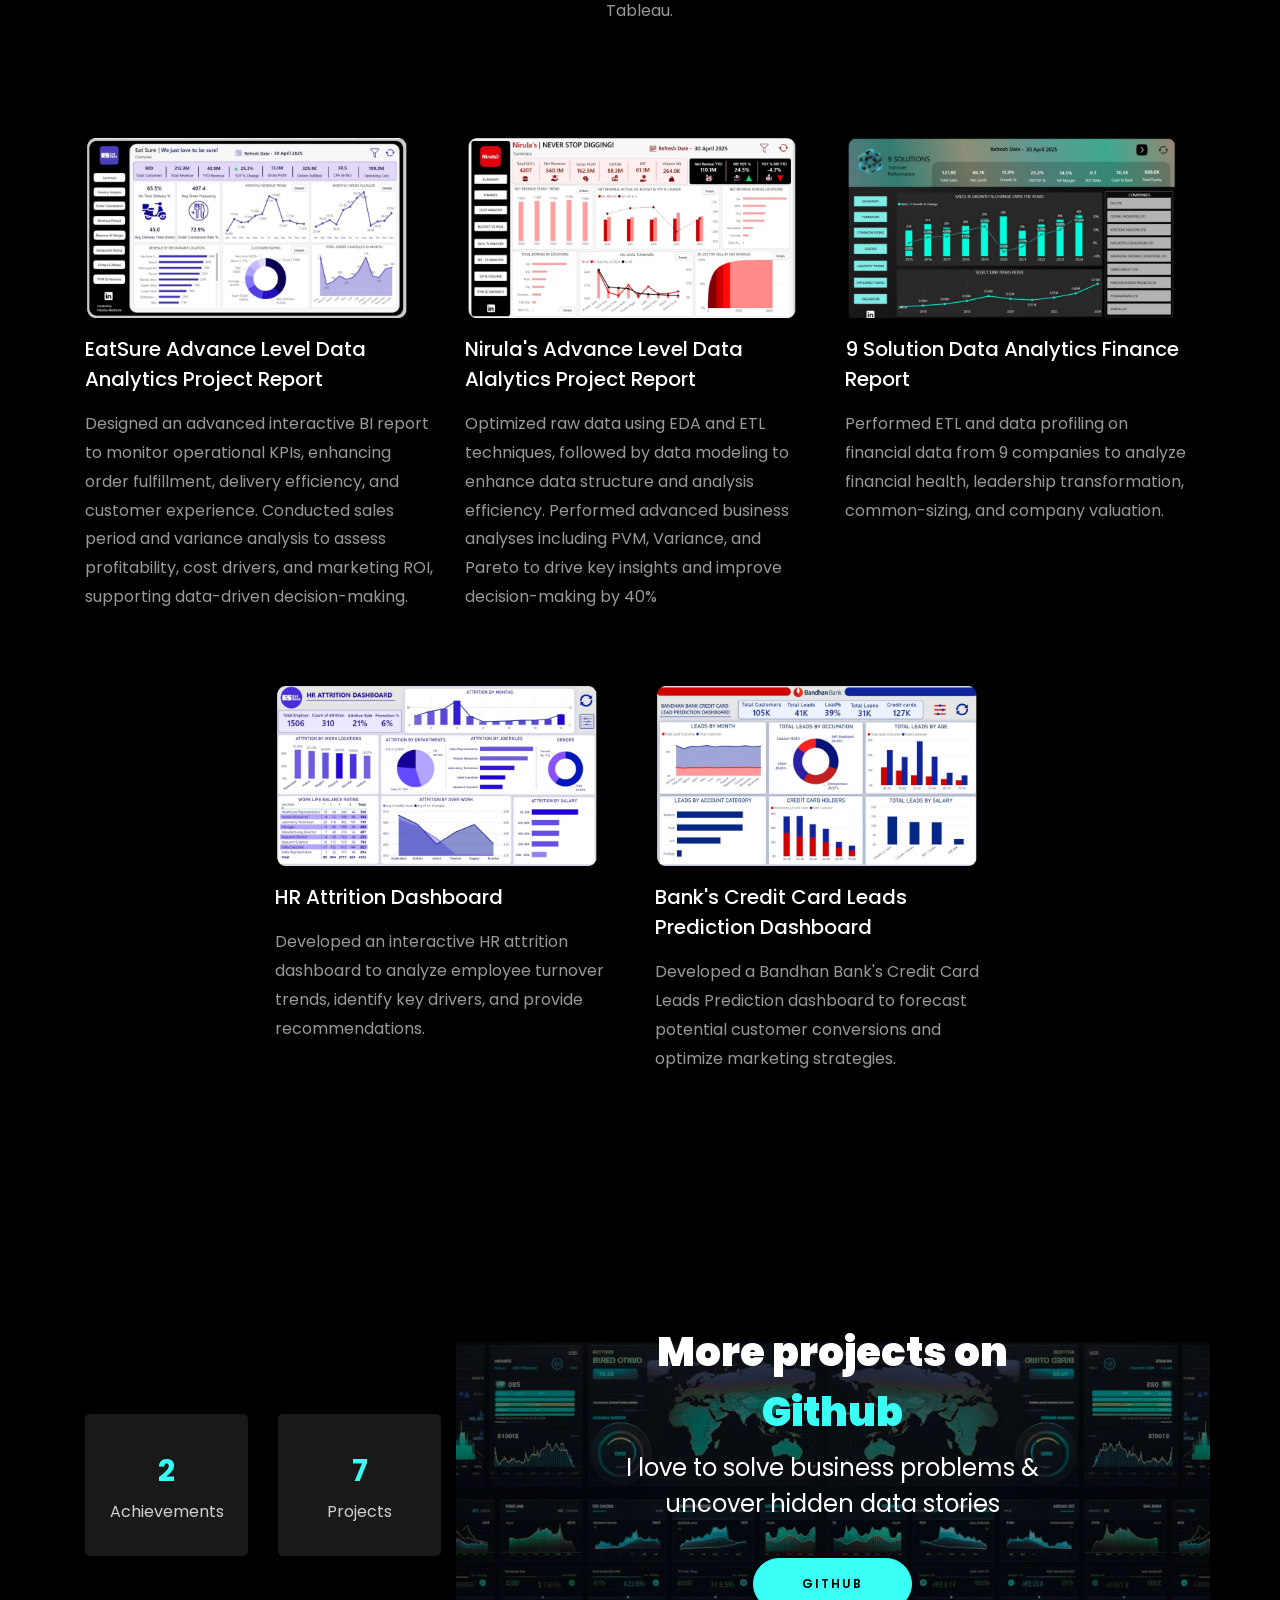
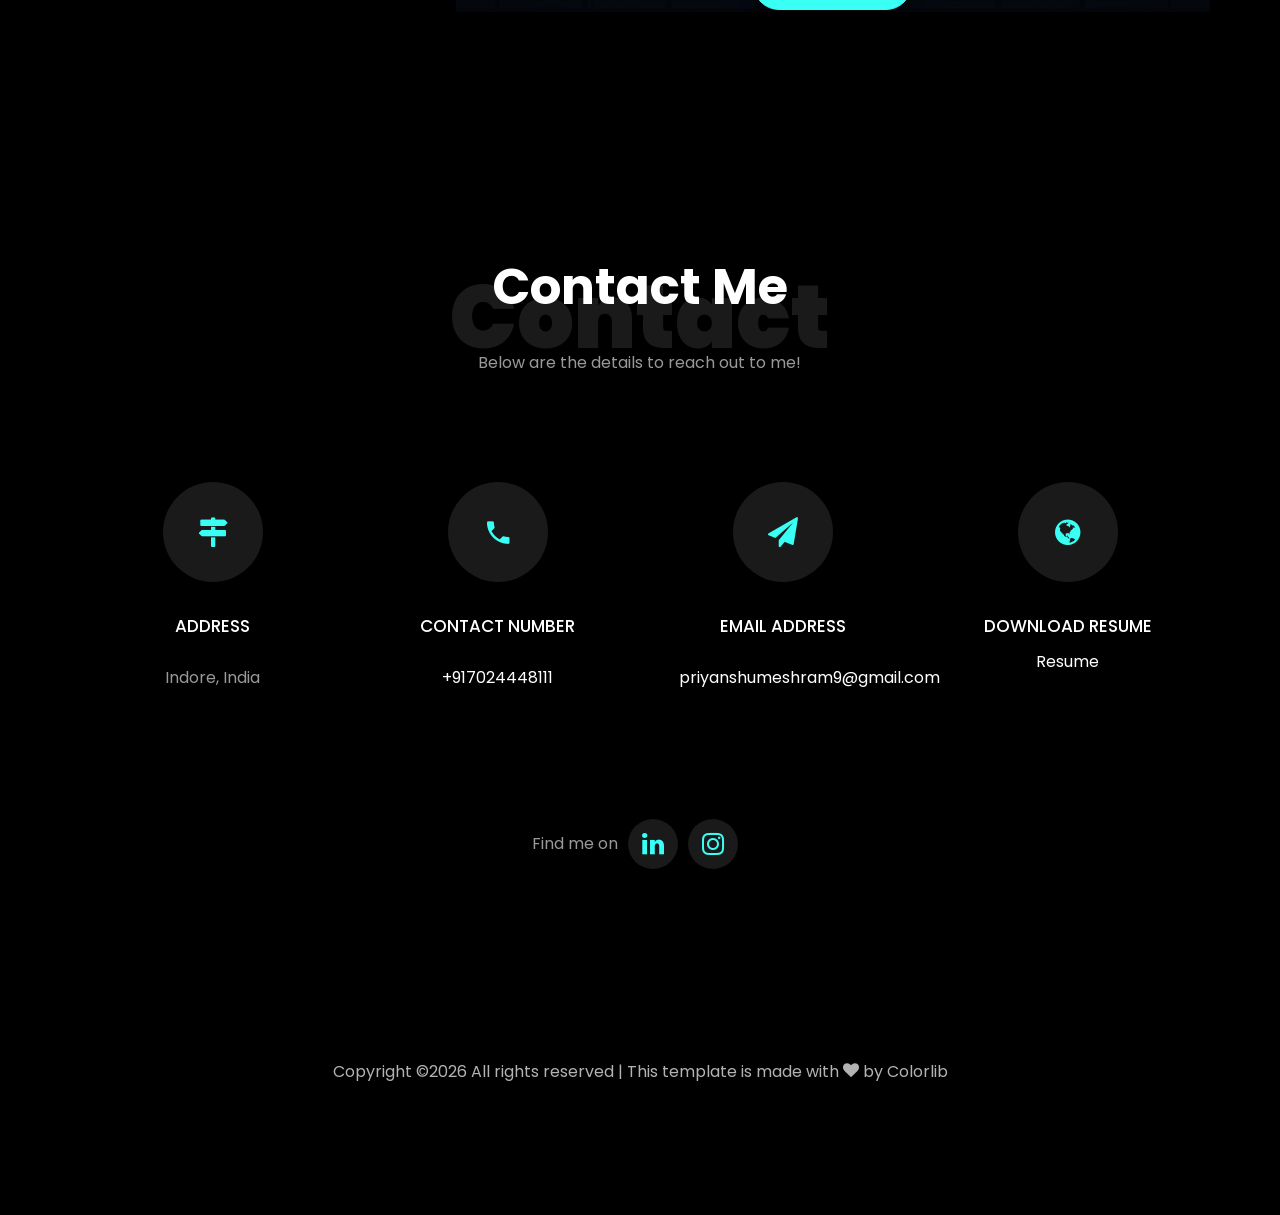
==== commit 0034c472: "Add files via upload" ====
--- a/index.html
+++ b/index.html
@@ -425,11 +425,11 @@
         <div class="row d-flex">
           <div class="col-md-4 d-flex ftco-animate">
           	<div class="blog-entry justify-content-end">
-              <a href="ttps://github.com/pranshumeshram/MY_DATA_ANALYTICS_PROJECTS/blob/main/4.%20ADVANCE%20LEVEL%20EatSure's%20Project/EatSure%20Data%20Analytics%20Project%20Report.pdf" class="block-20 zoom-effect" style="background-image: url('images/proj_1.jpg');">
+              <a href="https://github.com/pranshumeshram/MY_DATA_ANALYTICS_PROJECTS/blob/main/4.%20ADVANCE%20LEVEL%20EatSure's%20Project/EatSure%20Data%20Analytics%20Project%20Report.pdf" class="block-20 zoom-effect" style="background-image: url('images/proj_1.jpg');">
               </a>
               <div class="text mt-3 float-right d-block">
 
-                <h3 class="heading"><a href="ttps://github.com/pranshumeshram/MY_DATA_ANALYTICS_PROJECTS/blob/main/4.%20ADVANCE%20LEVEL%20EatSure's%20Project/EatSure%20Data%20Analytics%20Project%20Report.pdf">EatSure Advance Level Data Analytics Project Report</a></h3>
+                <h3 class="heading"><a href="https://github.com/pranshumeshram/MY_DATA_ANALYTICS_PROJECTS/blob/main/4.%20ADVANCE%20LEVEL%20EatSure's%20Project/EatSure%20Data%20Analytics%20Project%20Report.pdf">EatSure Advance Level Data Analytics Project Report</a></h3>
                 <p>Designed an advanced interactive BI report to monitor operational KPIs, enhancing order fulfillment, delivery efficiency, and customer experience.
 					Conducted sales period and variance analysis to assess profitability, cost drivers, and marketing ROI, supporting data-driven decision-making.</p>
               </div>
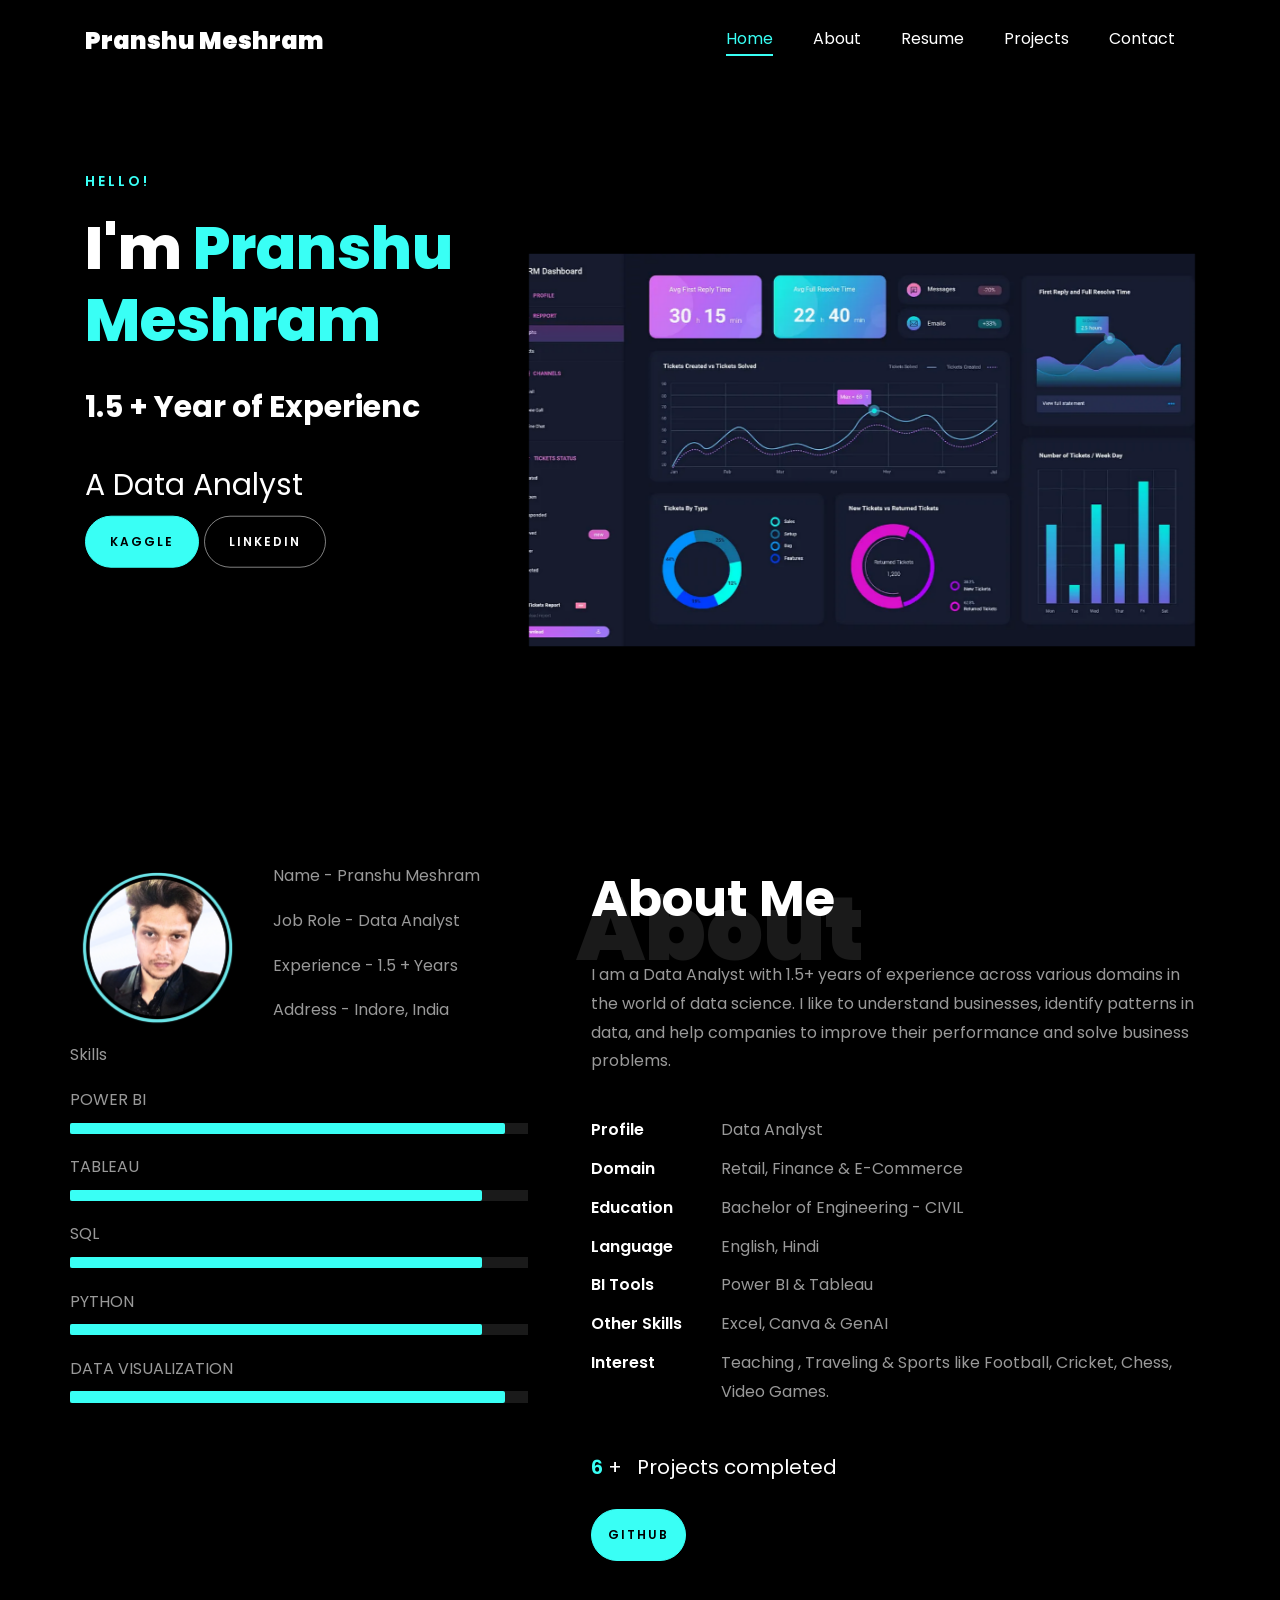
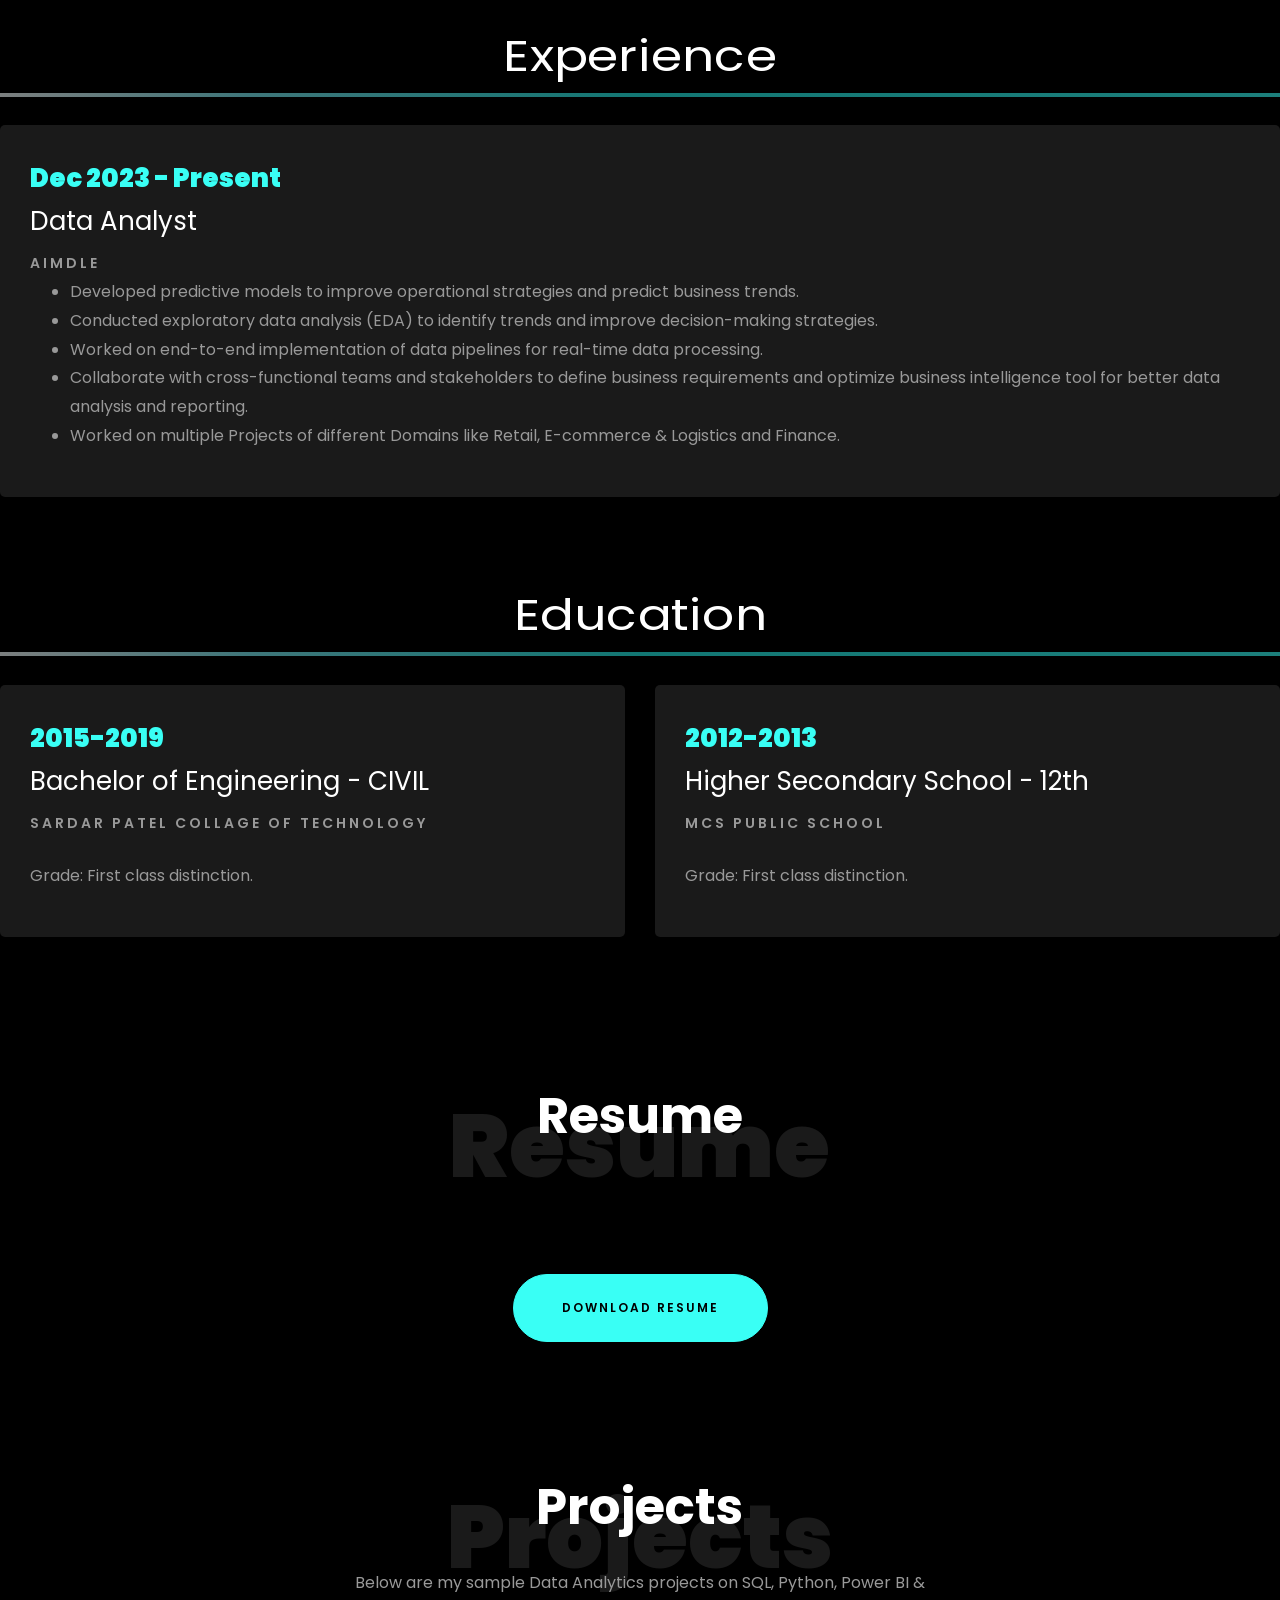
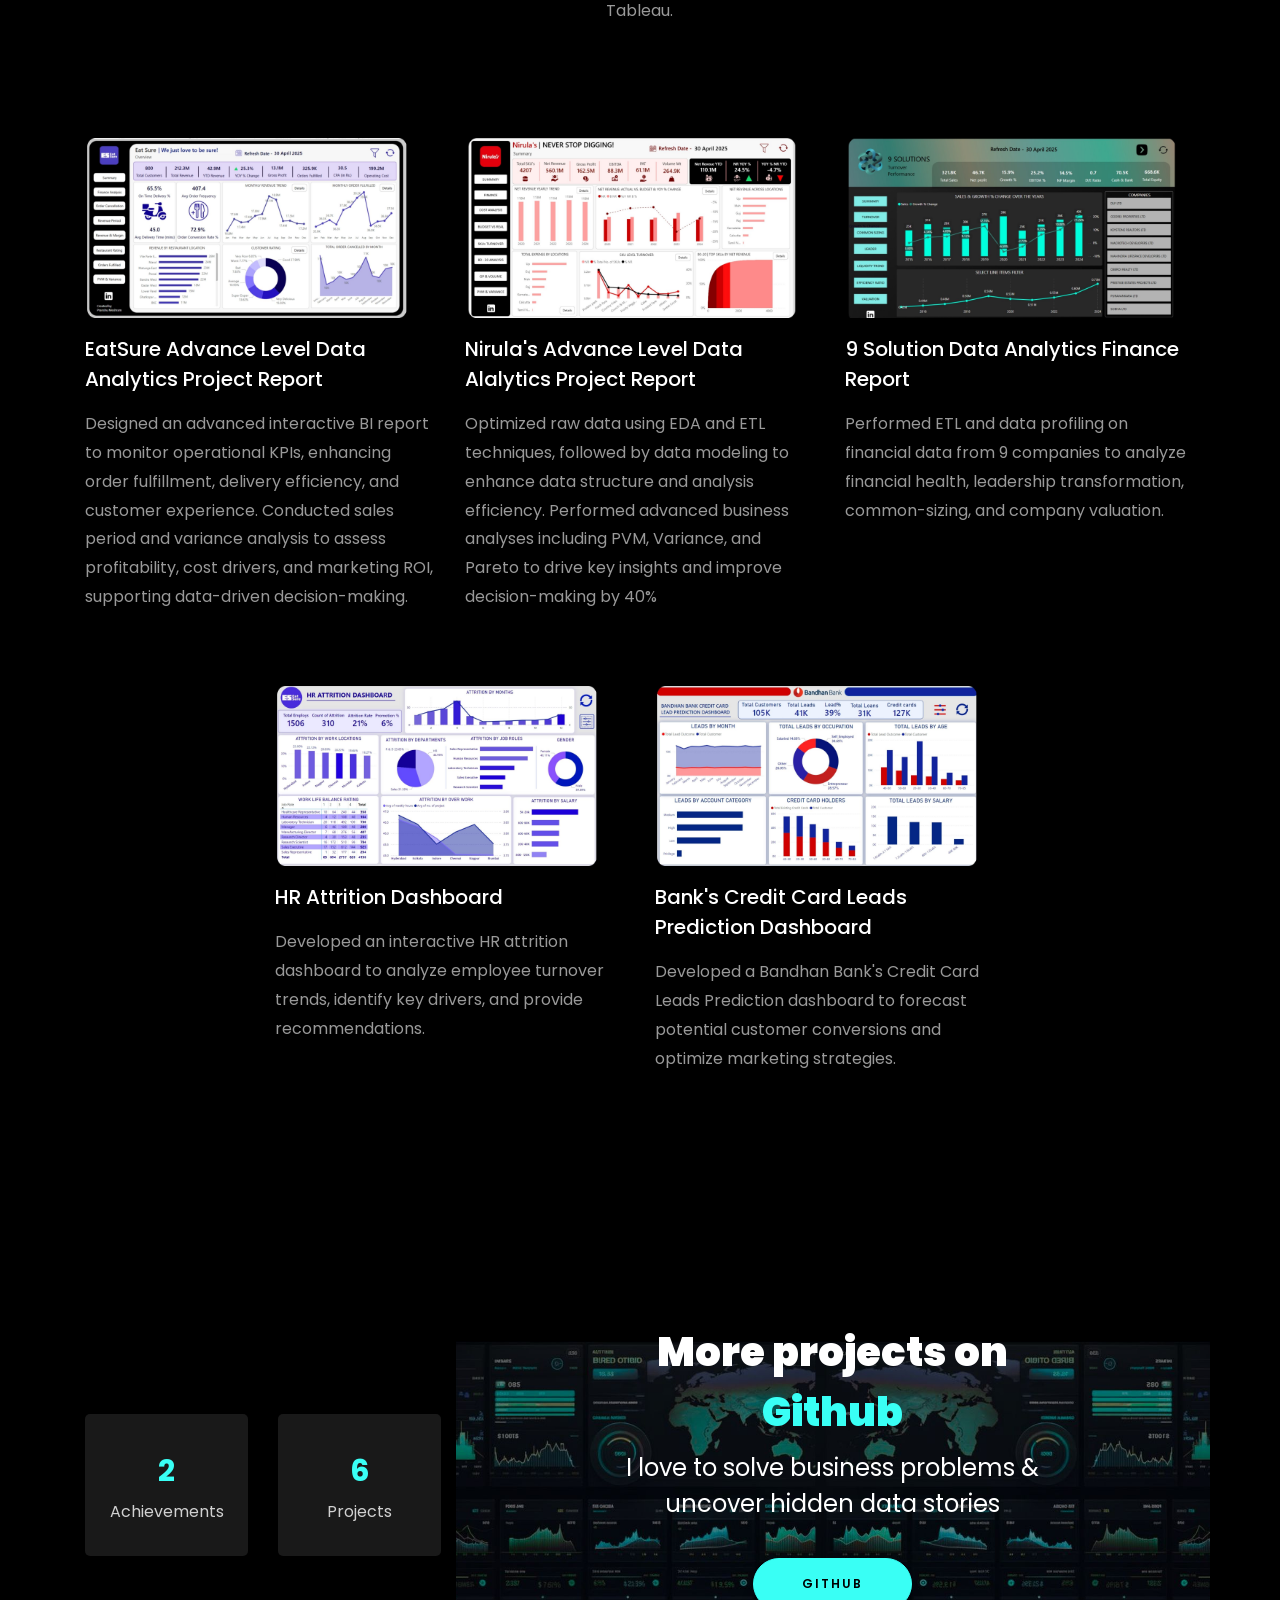
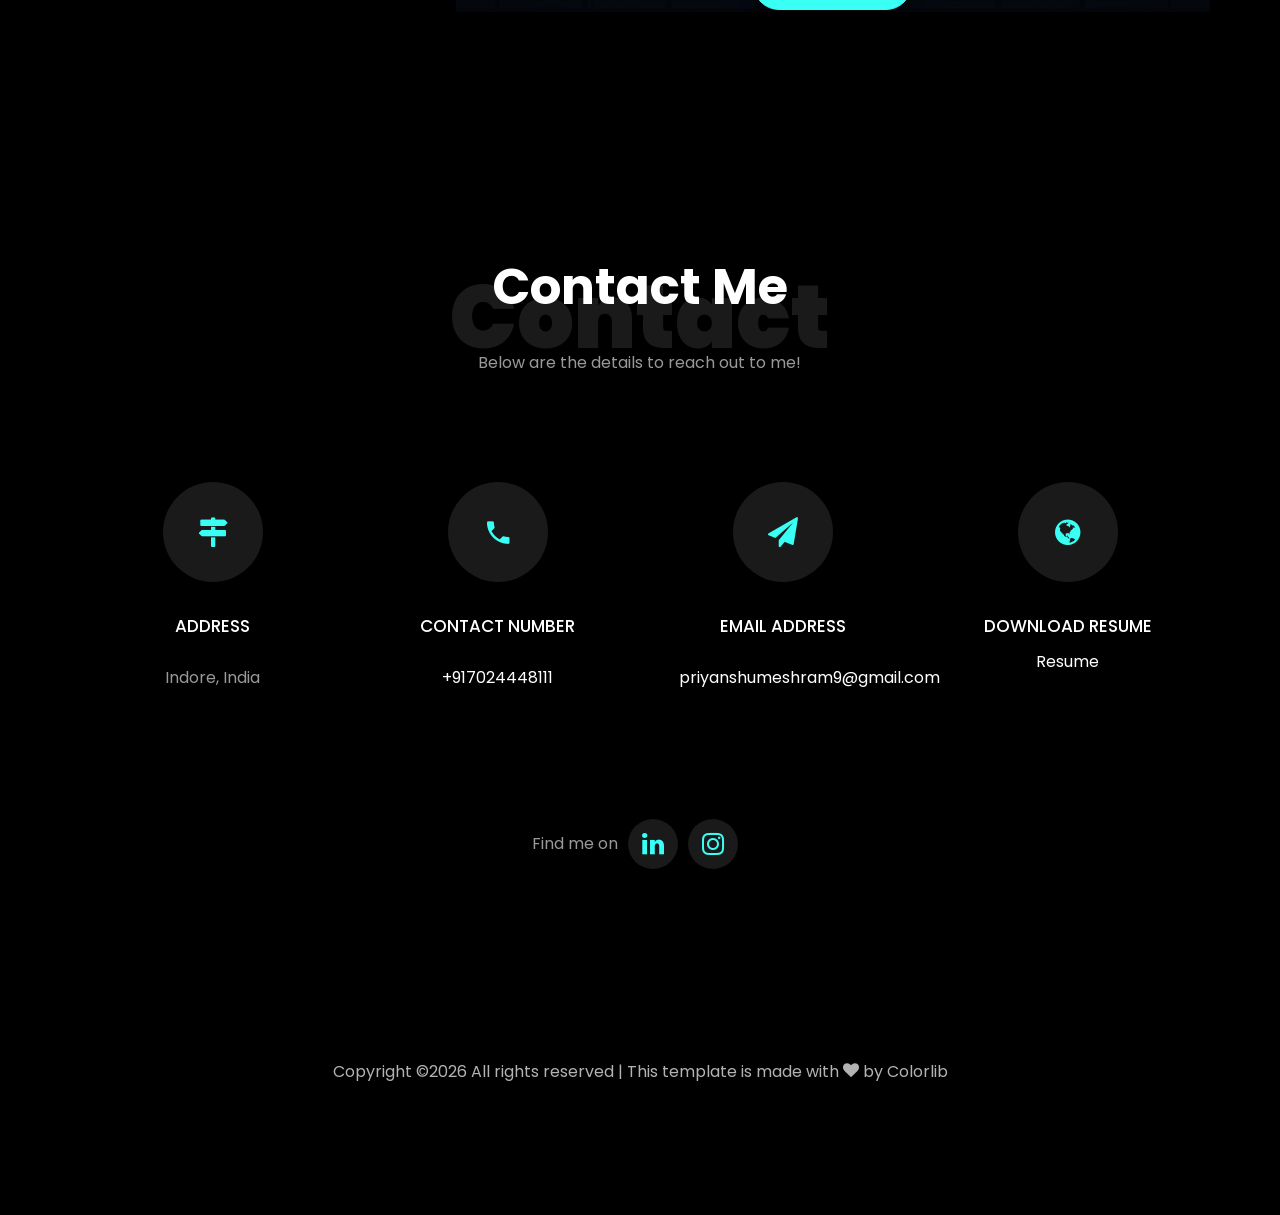
==== commit 58009933: "Add files via upload" ====
--- a/index.html
+++ b/index.html
@@ -425,11 +425,11 @@
         <div class="row d-flex">
           <div class="col-md-4 d-flex ftco-animate">
           	<div class="blog-entry justify-content-end">
-              <a href="https://github.com/pranshumeshram/MY_DATA_ANALYTICS_PROJECTS/blob/main/4.%20ADVANCE%20LEVEL%20EatSure's%20Project/EatSure%20Data%20Analytics%20Project%20Report.pdf" class="block-20 zoom-effect" style="background-image: url('images/proj_1.jpg');">
+              <a href="https://github.com/pranshumeshram/MY_DATA_ANALYTICS_PROJECTS/tree/main/4.%20ADVANCE%20LEVEL%20EatSure's%20Project" class="block-20 zoom-effect" style="background-image: url('images/proj_1.jpg');">
               </a>
               <div class="text mt-3 float-right d-block">
 
-                <h3 class="heading"><a href="https://github.com/pranshumeshram/MY_DATA_ANALYTICS_PROJECTS/blob/main/4.%20ADVANCE%20LEVEL%20EatSure's%20Project/EatSure%20Data%20Analytics%20Project%20Report.pdf">EatSure Advance Level Data Analytics Project Report</a></h3>
+                <h3 class="heading"><a href="https://github.com/pranshumeshram/MY_DATA_ANALYTICS_PROJECTS/tree/main/4.%20ADVANCE%20LEVEL%20EatSure's%20Project">EatSure Advance Level Data Analytics Project Report</a></h3>
                 <p>Designed an advanced interactive BI report to monitor operational KPIs, enhancing order fulfillment, delivery efficiency, and customer experience.
 					Conducted sales period and variance analysis to assess profitability, cost drivers, and marketing ROI, supporting data-driven decision-making.</p>
               </div>
@@ -650,4 +650,4 @@
   <script src="js/main.js"></script>
     
   </body>
-</html>+</html>
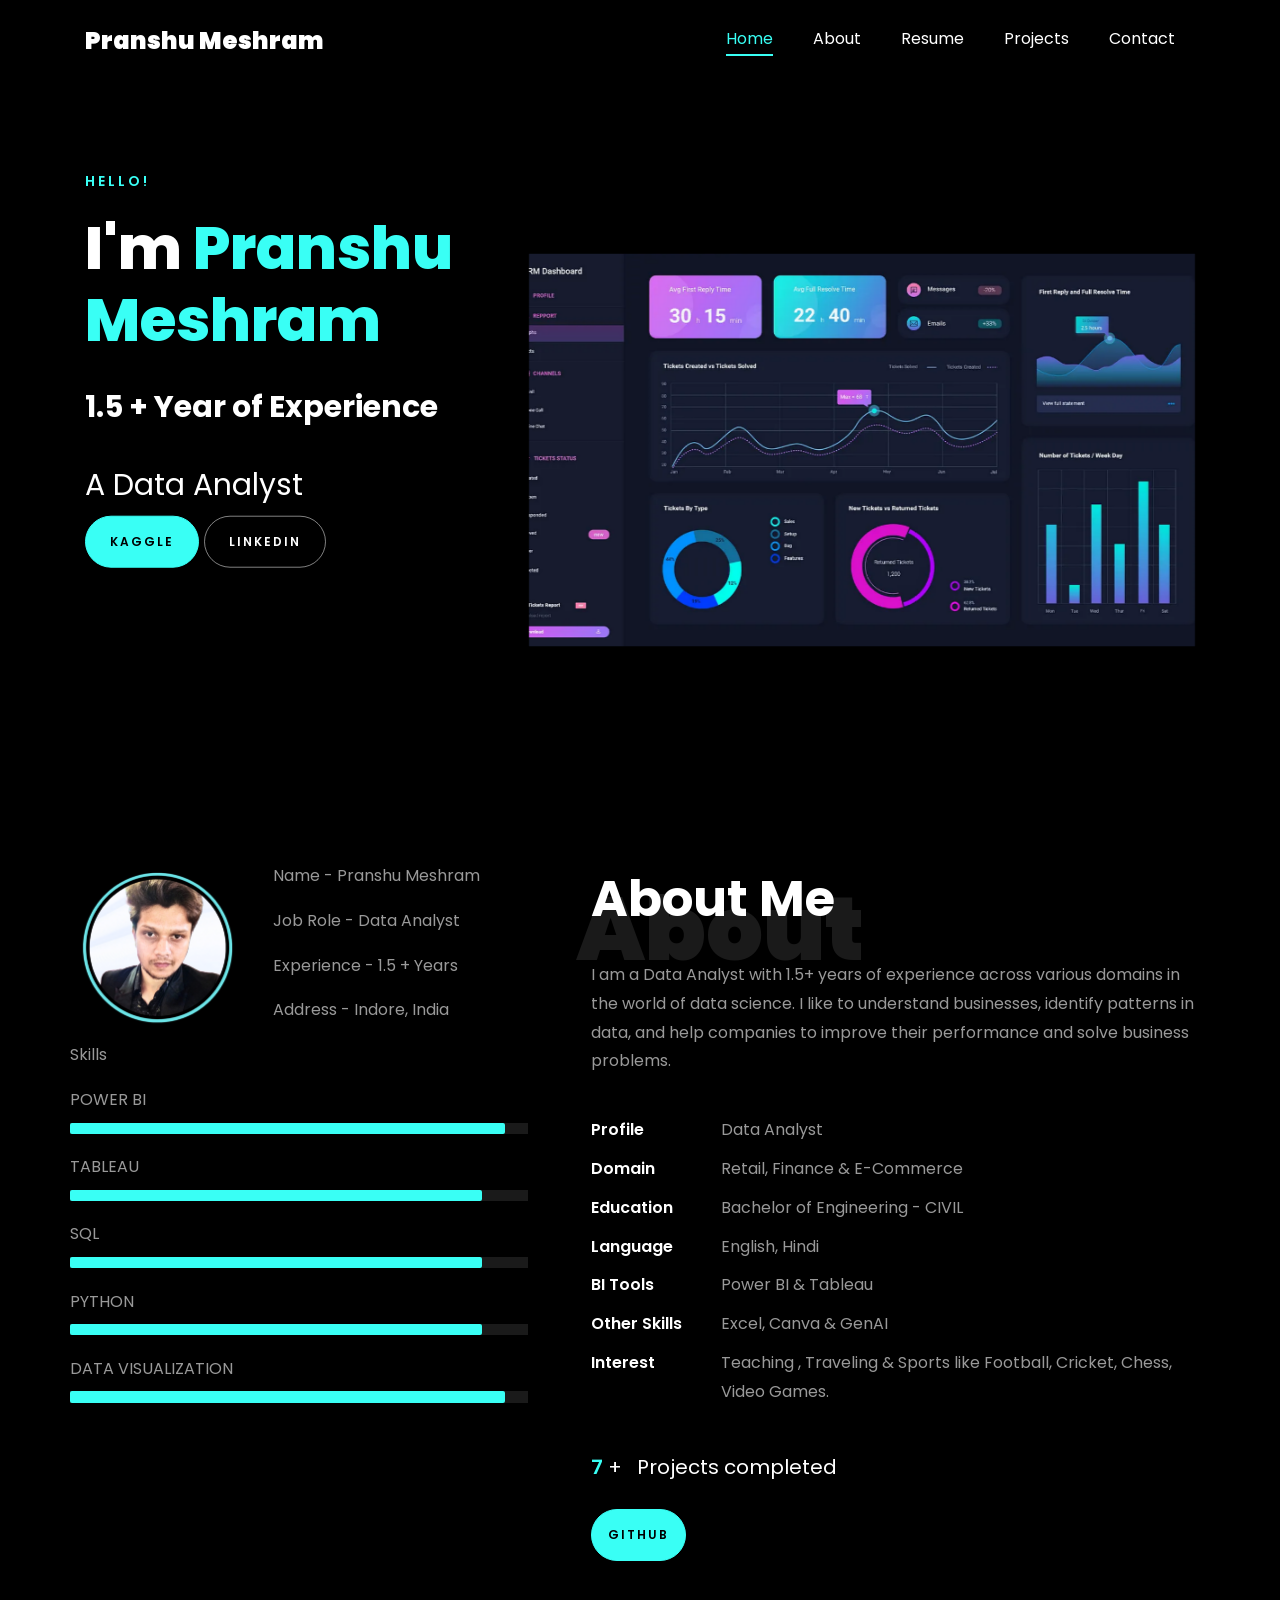
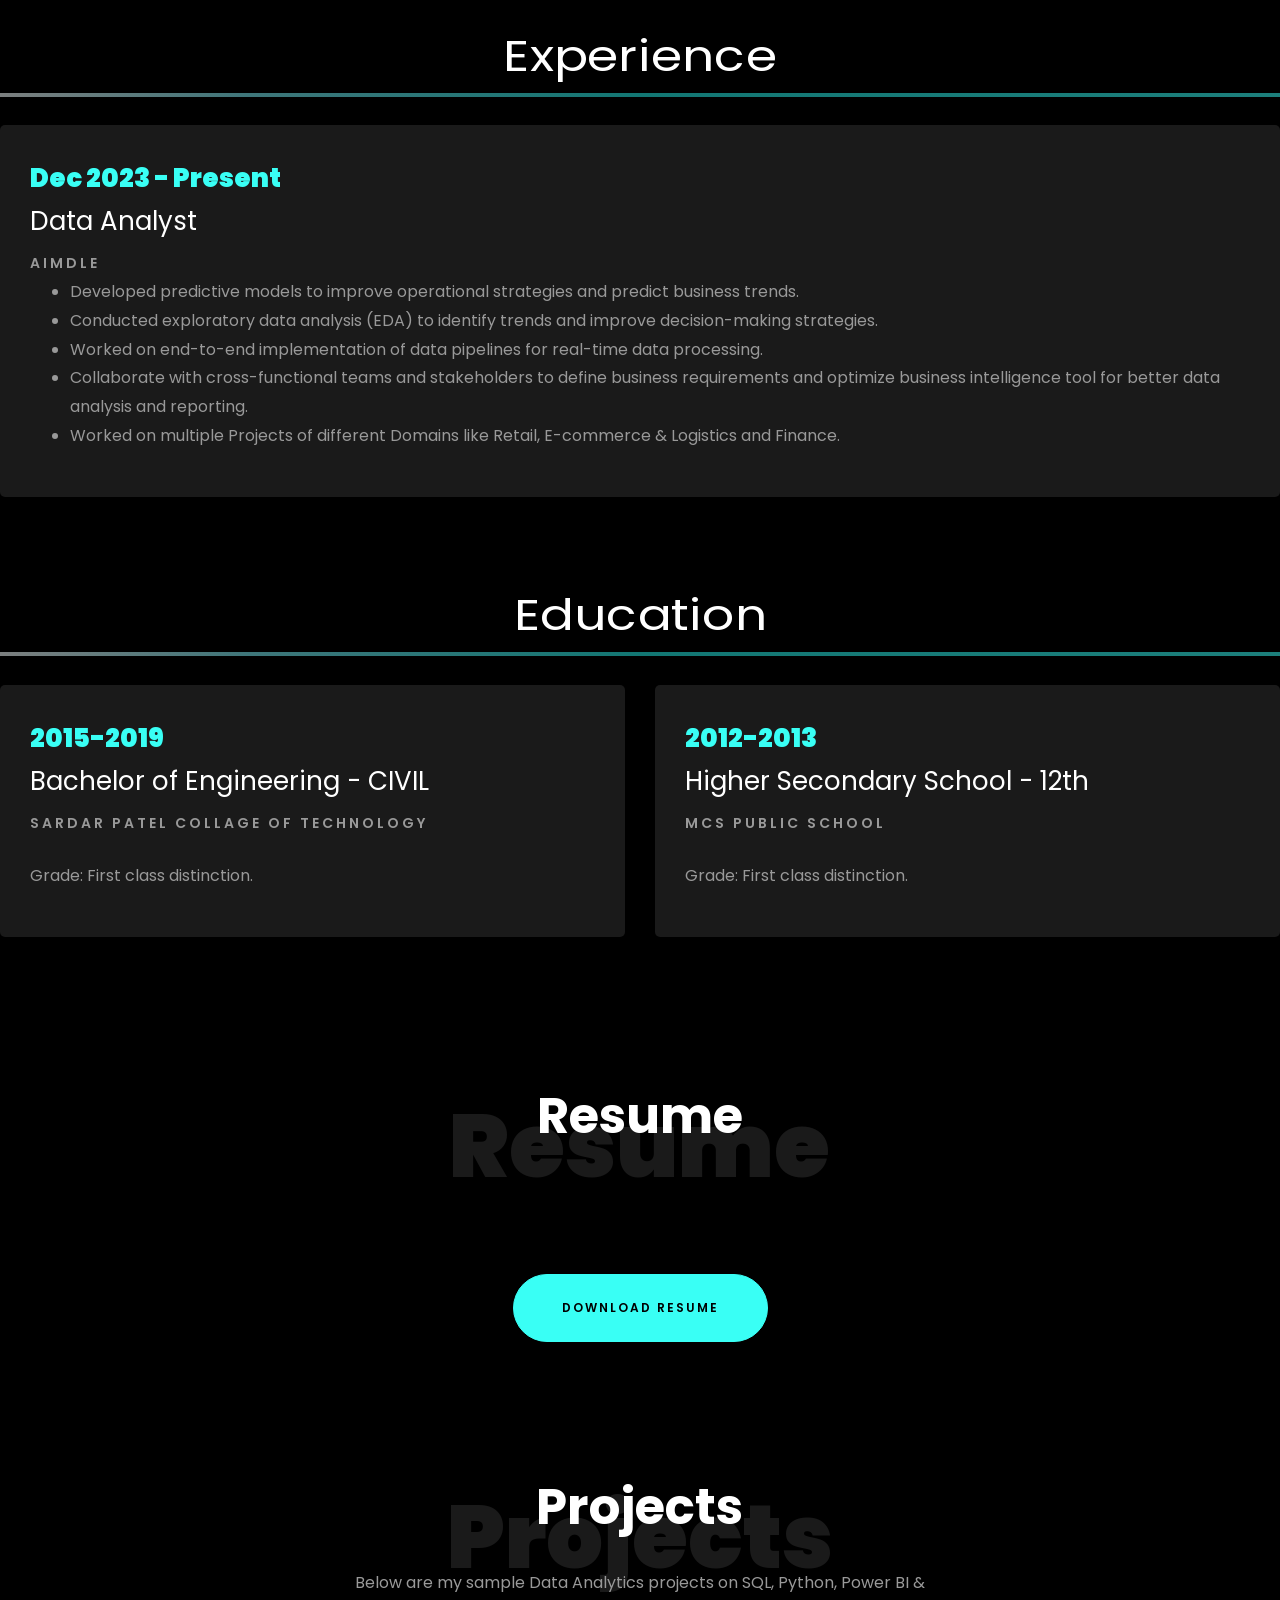
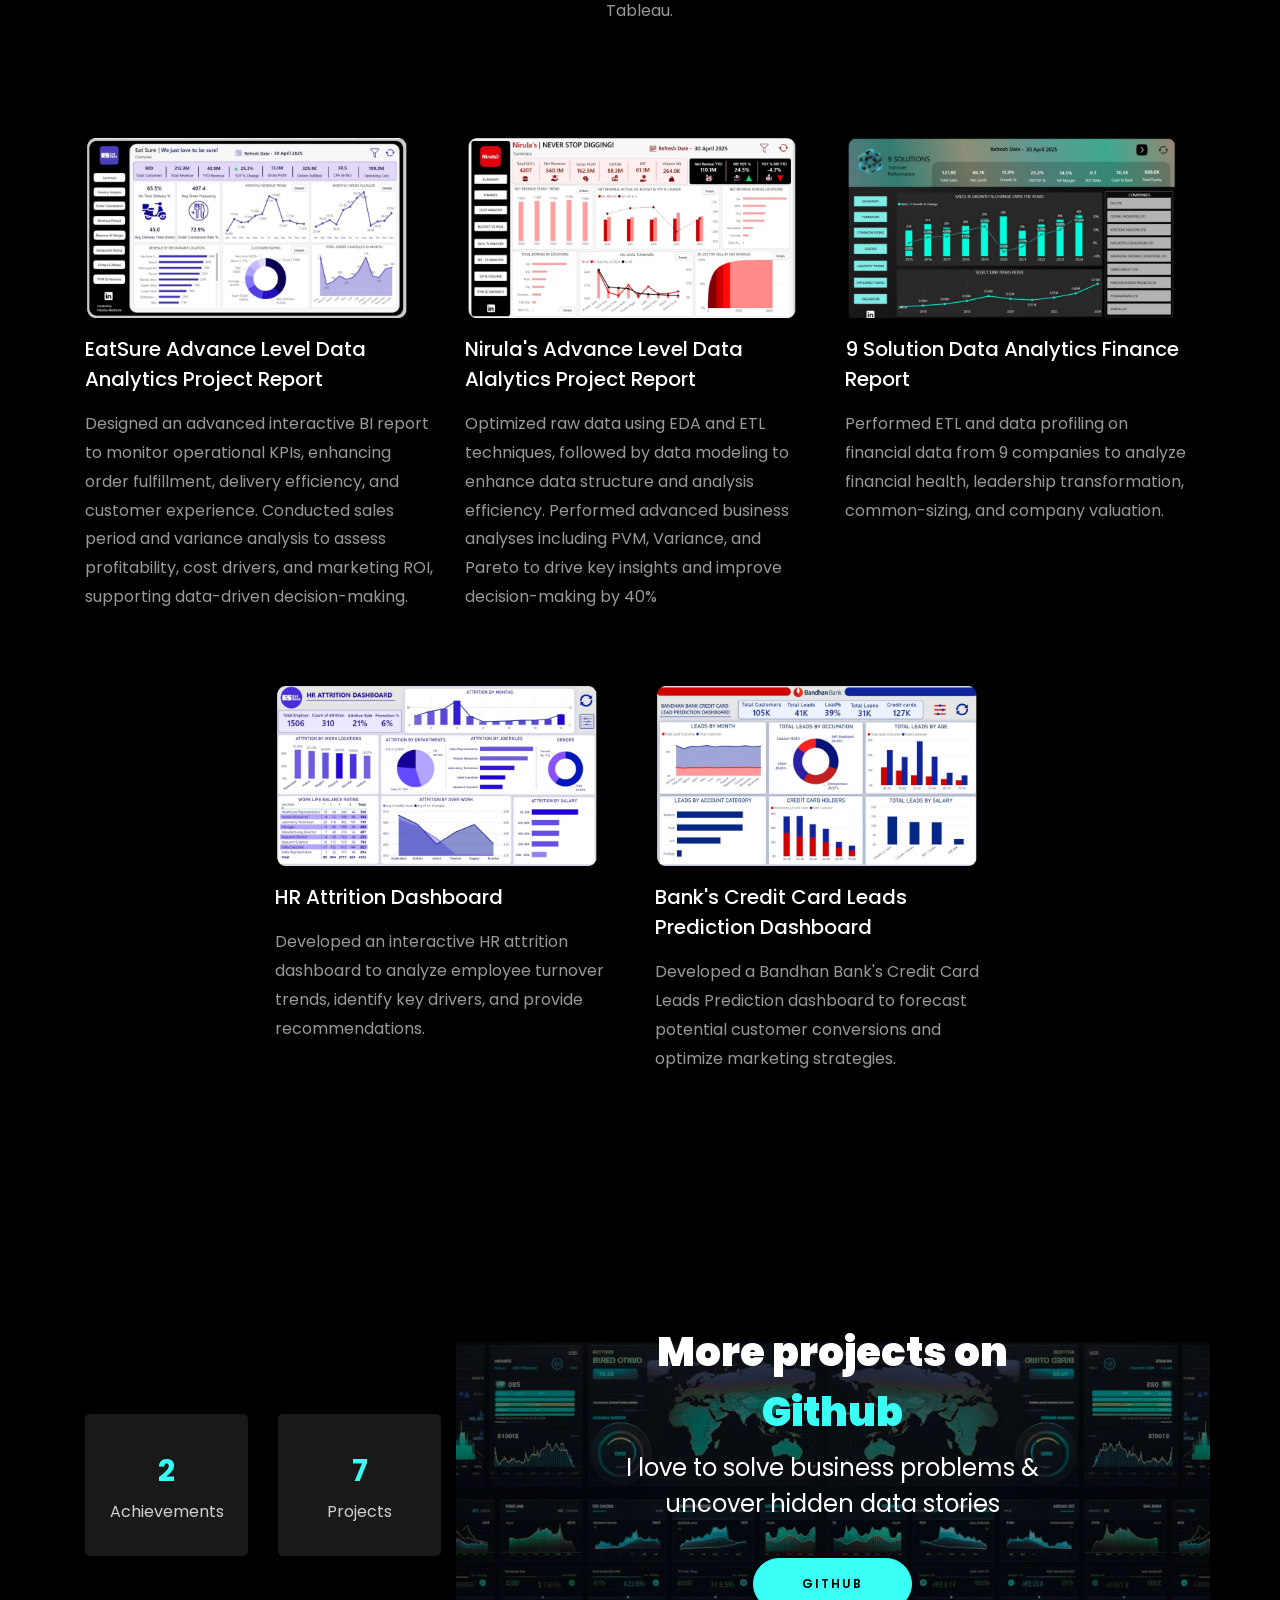
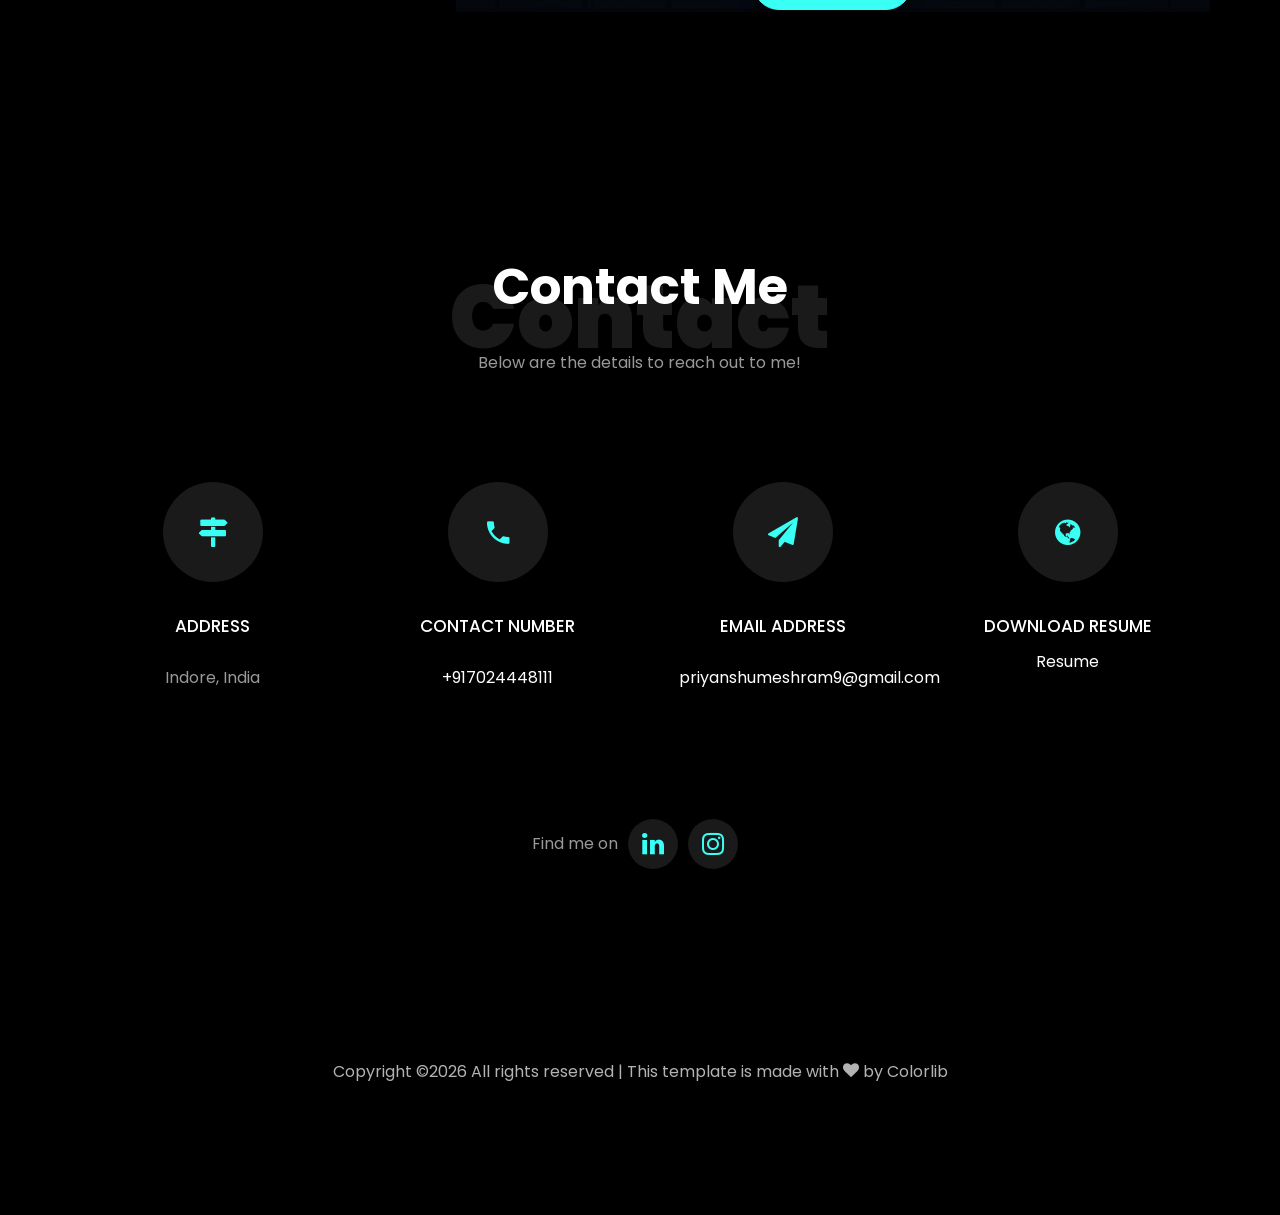
==== commit 968caf21: "Add files via upload" ====
--- a/index.html
+++ b/index.html
@@ -650,4 +650,4 @@
   <script src="js/main.js"></script>
     
   </body>
-</html>
+</html>
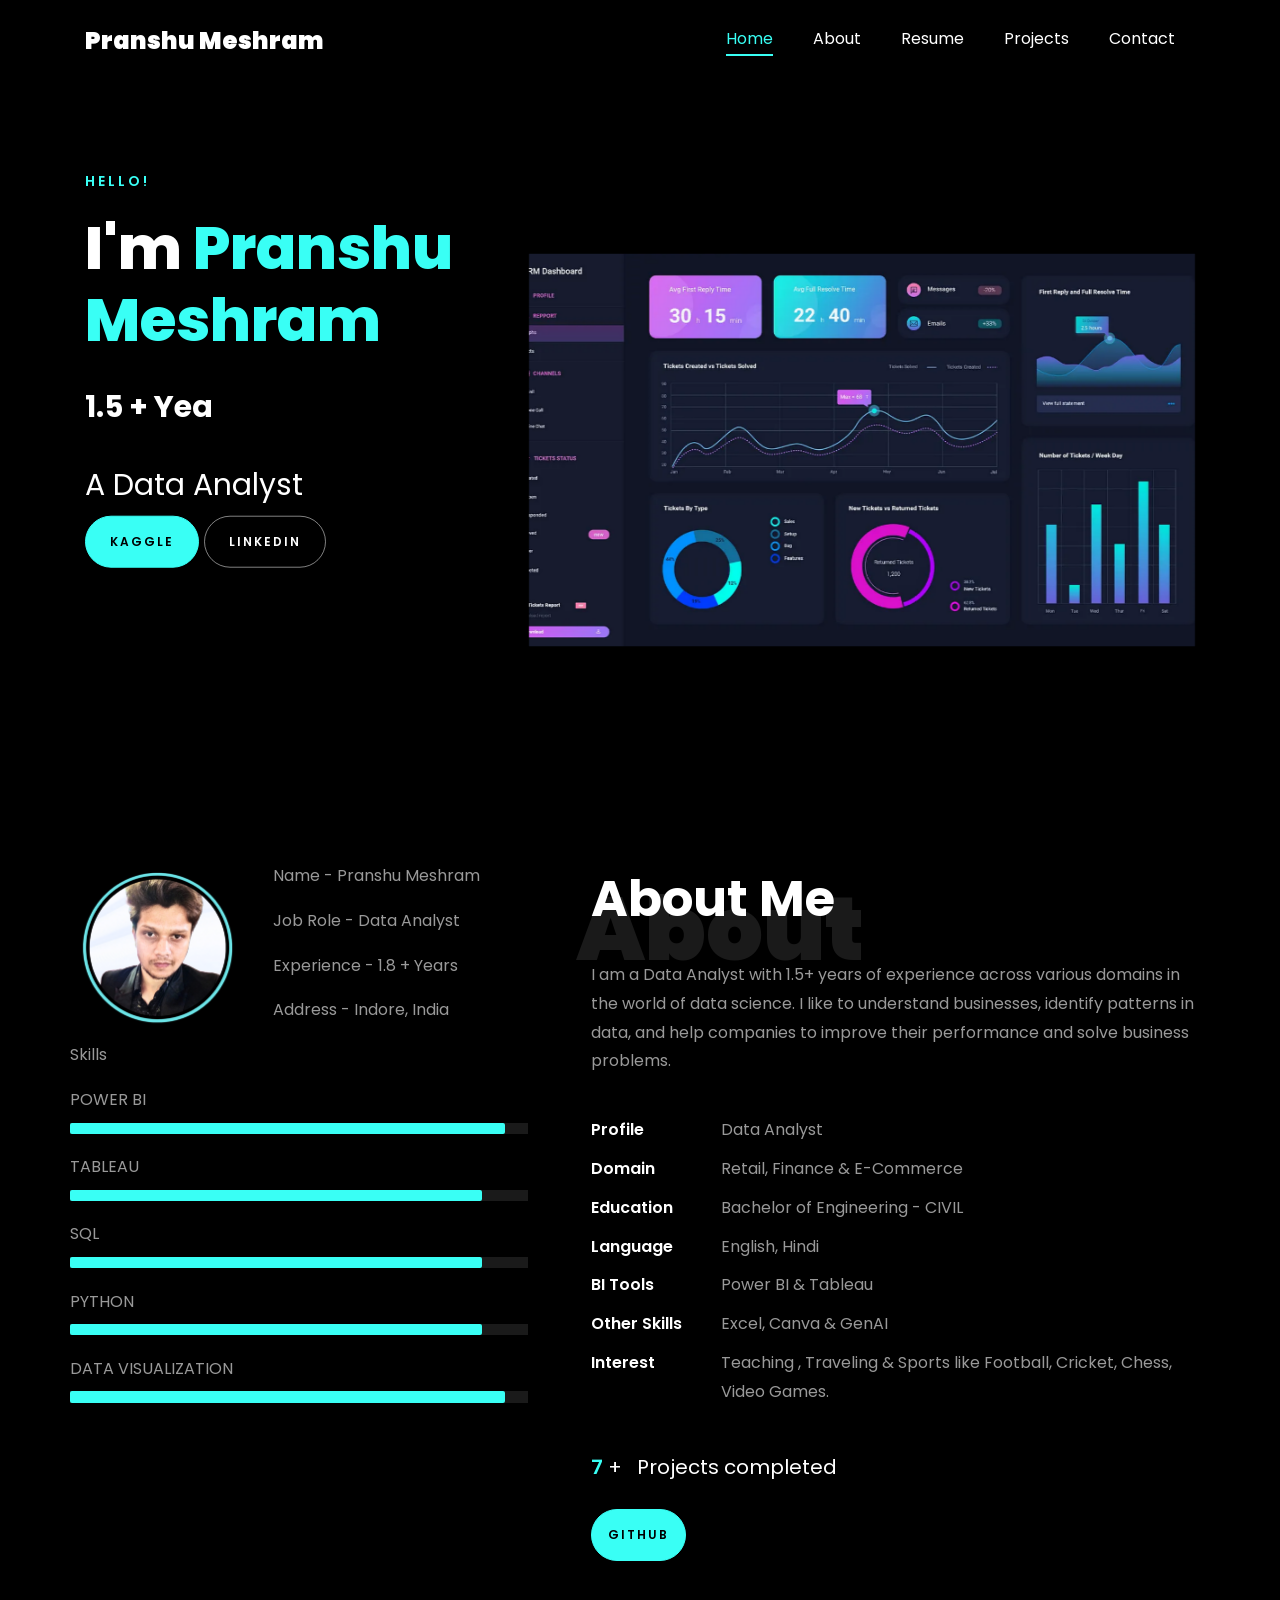
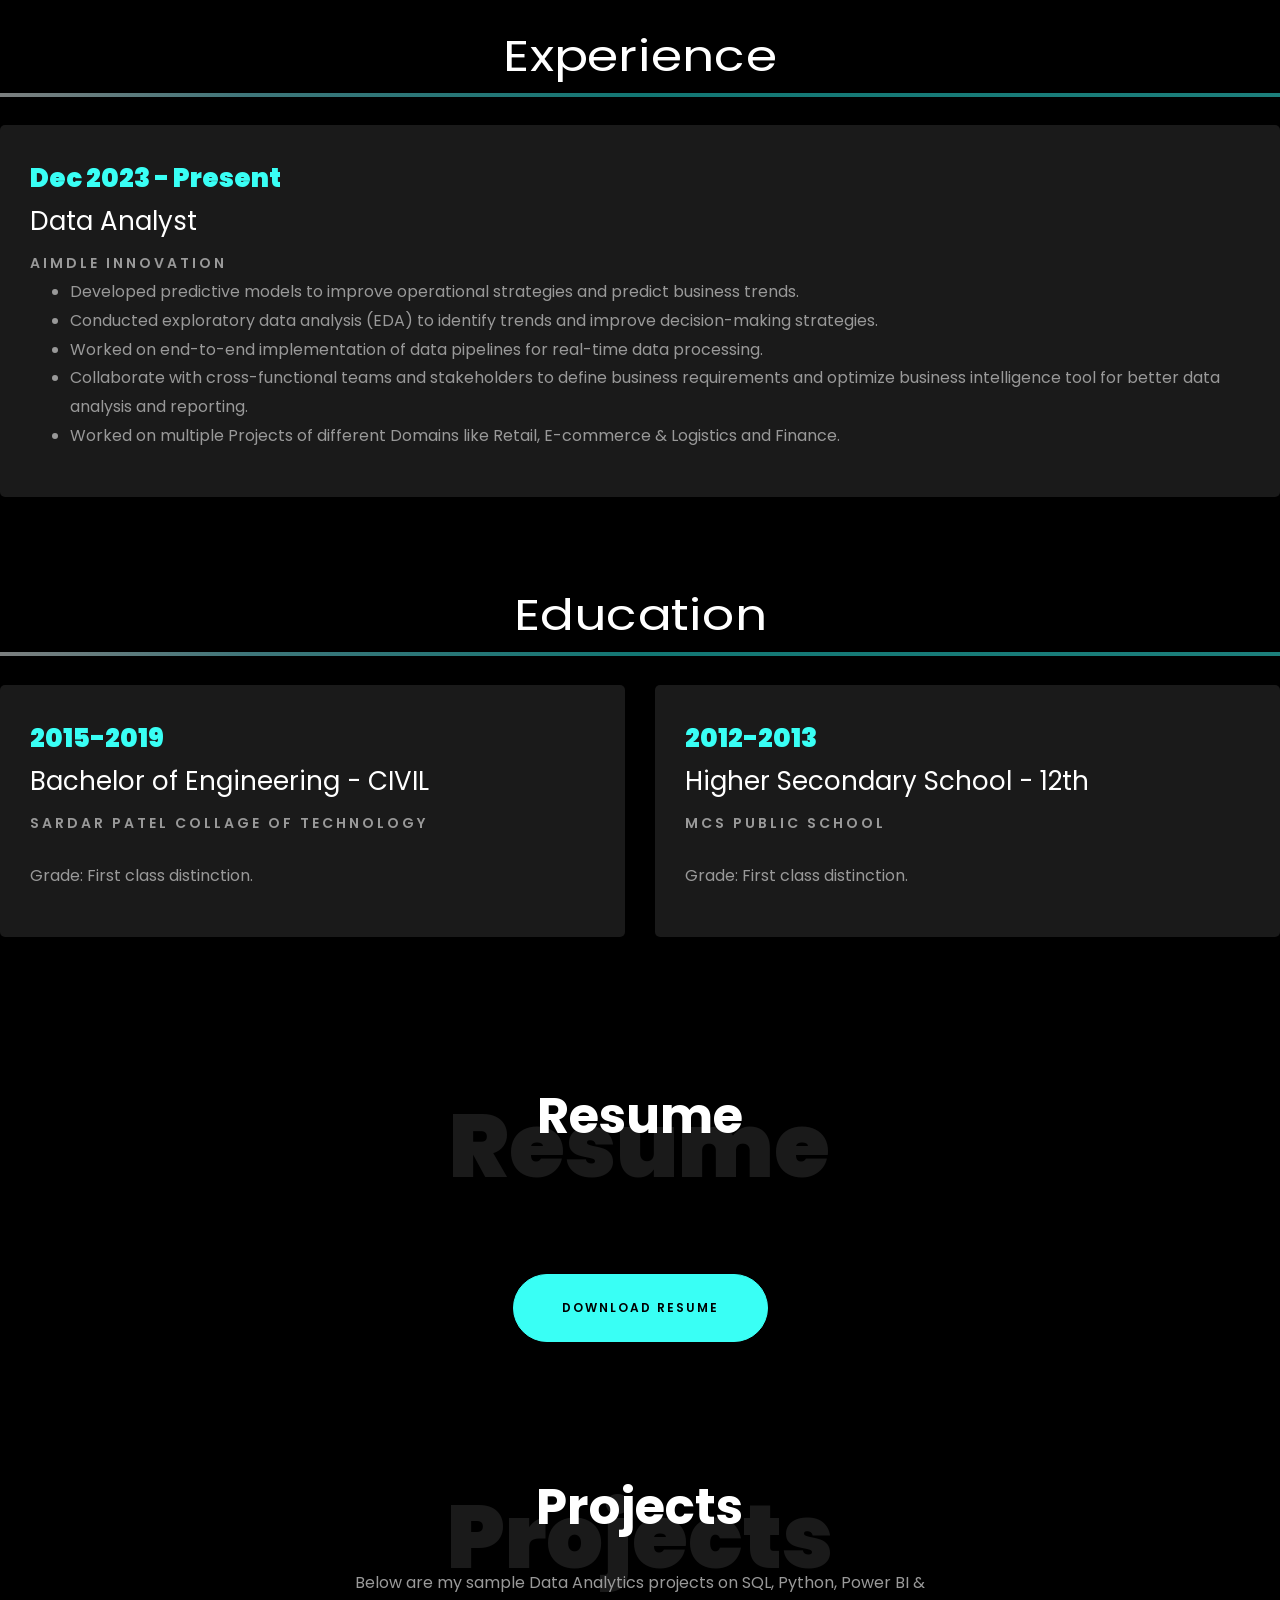
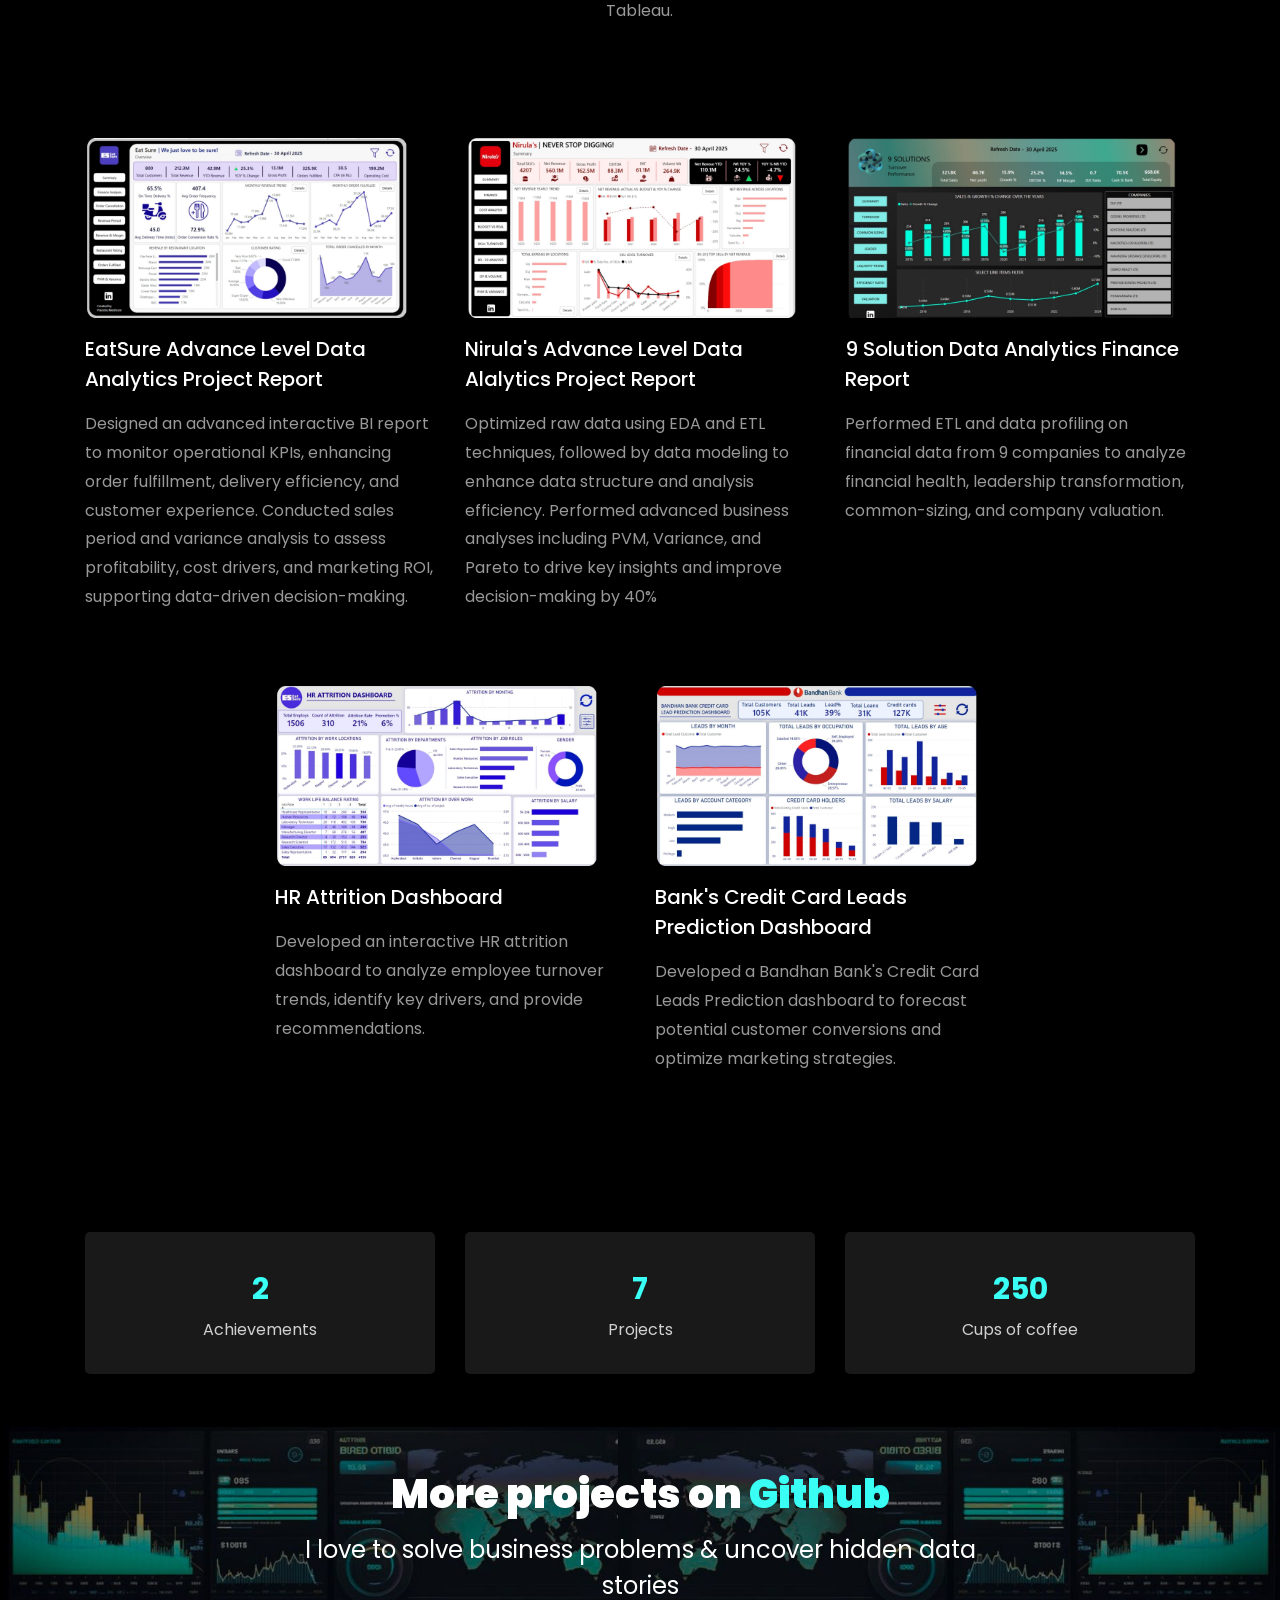
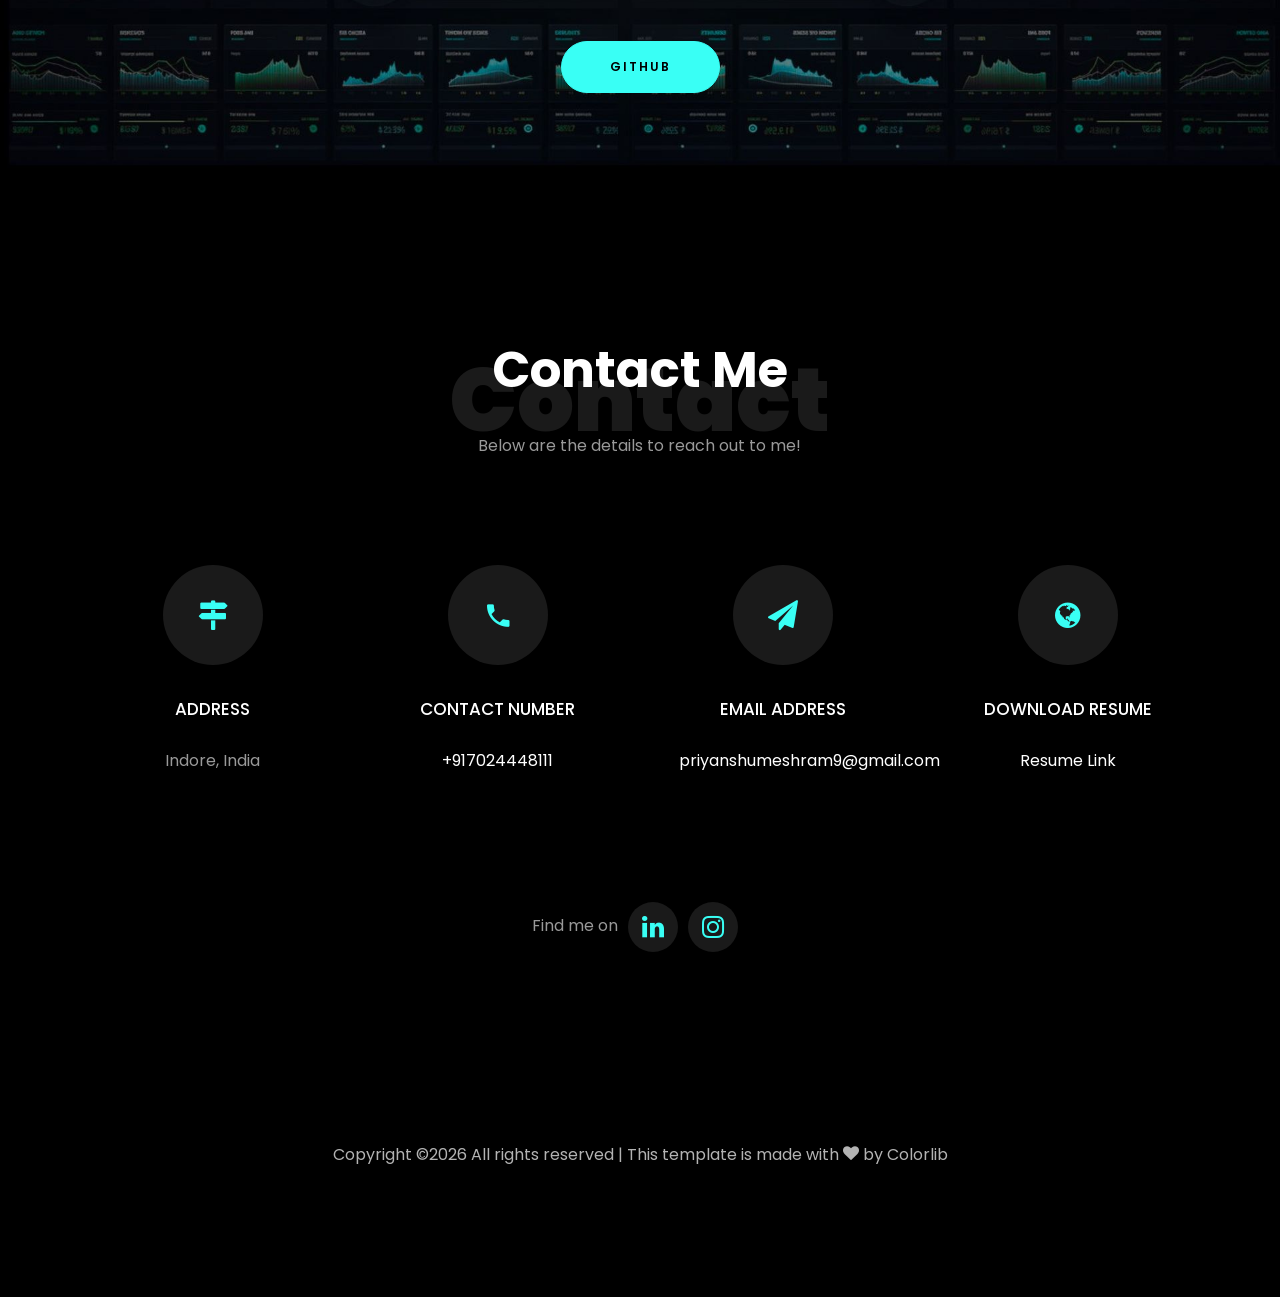
==== commit 4c10d8a1: "Add files via upload" ====
--- a/index.html
+++ b/index.html
@@ -159,7 +159,7 @@
 
 						// Create an array of typing text
 						const typingTexts = [
-					
+						'Data Analyst ',
 						'1.5 + Year of Experience  ',
 						// 'Teacher   ',
 						];
@@ -192,8 +192,8 @@
 						<!-- <br> -->
 			            <p><a href="https://www.kaggle.com/pranshumeshram" class="btn btn-primary py-3 px-4">Kaggle</a> 
 							<a href="https://www.linkedin.com/in/pranshumeshram/" class="btn btn-white btn-outline-white py-3 px-4">LinkedIn</a></p>
-							<!-- <p><a href="" class="btn btn-white btn-outline-white py-3 px-4">Kaggle</a> 
-								<a href="" class="btn btn-primary py-3 px-4">LinkedIn</a></p> -->
+							<!-- <p><a href="https://www.kaggle.com/pranshumeshram" class="btn btn-white btn-outline-white py-3 px-4">Kaggle</a> 
+								<a href="https://www.linkedin.com/in/pranshumeshram/" class="btn btn-primary py-3 px-4">LinkedIn</a></p> -->
 		            </div>
 		          </div>
 	        	</div>
@@ -223,7 +223,7 @@
 									  <div class="about-info">
 										<p><span class="title-s">Name - </span> <span>Pranshu Meshram</span></p>
 										<p><span class="title-s">Job Role - </span> <span>Data Analyst</span></p>
-										<p><span class="title-s">Experience - </span> <span> 1.5 + Years </span></p>
+										<p><span class="title-s">Experience - </span> <span> 1.8 + Years </span></p>
 										<p><span class="title-s">Address - </span> <span>Indore, India</span></p>
 									  </div>
 									</div>
@@ -335,7 +335,7 @@
 					<div class="resume-wrap ftco-animate">
 						<span class="date">Dec 2023 - Present</span>
 						<h2>Data Analyst</h2>
-						<span class="position">AIMDLE</span>
+						<span class="position">AIMDLE INNOVATION</span>
 						<!-- <p class="mt-4">Developed predictive models to improve operational strategies and predict business trends. -->
 							<ul>
 								<li>Developed predictive models to improve operational strategies and predict business trends.
@@ -405,7 +405,7 @@
 				</div>
     		<div class="row justify-content-center mt-5">
     			<div class="col-md-6 text-center ftco-animate">
-    				<p><a href="https://drive.google.com/file/d/1c8C2ufCl26U5oEn37IYmeMD1FNuHGSAk/view?usp=sharing" class="btn btn-primary py-4 px-5">Download Resume</a></p>
+    				<p><a href="https://drive.google.com/file/d/1KhVWSB22K_j9iCmkmQtRYphZM0rN4bZ5/view?usp=sharing" class="btn btn-primary py-4 px-5">Download Resume</a></p>
     			</div>
     		</div>
     	</div>
@@ -425,11 +425,11 @@
         <div class="row d-flex">
           <div class="col-md-4 d-flex ftco-animate">
           	<div class="blog-entry justify-content-end">
-              <a href="https://github.com/pranshumeshram/MY_DATA_ANALYTICS_PROJECTS/tree/main/4.%20ADVANCE%20LEVEL%20EatSure's%20Project" class="block-20 zoom-effect" style="background-image: url('images/proj_1.jpg');">
+              <a href="https://github.com/pranshumeshram/MY_DATA_ANALYTICS_PROJECTS/blob/main/4.%20ADVANCE%20LEVEL%20EatSure's%20Project/EatSure%20Data%20Analytics%20Project%20Report.pdf" class="block-20 zoom-effect" style="background-image: url('images/proj_1.jpg');">
               </a>
               <div class="text mt-3 float-right d-block">
 
-                <h3 class="heading"><a href="https://github.com/pranshumeshram/MY_DATA_ANALYTICS_PROJECTS/tree/main/4.%20ADVANCE%20LEVEL%20EatSure's%20Project">EatSure Advance Level Data Analytics Project Report</a></h3>
+                <h3 class="heading"><a href="https://github.com/pranshumeshram/MY_DATA_ANALYTICS_PROJECTS/blob/main/4.%20ADVANCE%20LEVEL%20EatSure's%20Project/EatSure%20Data%20Analytics%20Project%20Report.pdf">EatSure Advance Level Data Analytics Project Report</a></h3>
                 <p>Designed an advanced interactive BI report to monitor operational KPIs, enhancing order fulfillment, delivery efficiency, and customer experience.
 					Conducted sales period and variance analysis to assess profitability, cost drivers, and marketing ROI, supporting data-driven decision-making.</p>
               </div>
@@ -437,11 +437,11 @@
           </div>
           <div class="col-md-4 d-flex ftco-animate">
           	<div class="blog-entry justify-content-end">
-              <a href="https://github.com/pranshumeshram/MY_DATA_ANALYTICS_PROJECTS/blob/main/3.%20ADVANCE%20LEVEL%20Nirula's%20Data%20Analytics%20Project/Nirula's%20Data%20Analytics%20Project%20Report.pdf" class="block-20 zoom-effect" style="background-image: url('images/proj_2.jpg');">
+              <a href="https://github.com/pranshumeshram/MY_DATA_ANALYTICS_PROJECTS/blob/main/3.%20ADVANCE%20LEVEL%20Nirula's%20Data%20Analytics%20Project/Nirula's%20Data%20Alalytics%20Project%20Report.pdf" class="block-20 zoom-effect" style="background-image: url('images/proj_2.jpg');">
               </a>
               <div class="text mt-3 float-right d-block">
 
-                <h3 class="heading"><a href="https://github.com/pranshumeshram/MY_DATA_ANALYTICS_PROJECTS/blob/main/3.%20ADVANCE%20LEVEL%20Nirula's%20Data%20Analytics%20Project/Nirula's%20Data%20Analytics%20Project%20Report.pdf">Nirula's Advance Level Data Alalytics Project Report</a></h3>
+                <h3 class="heading"><a href="https://github.com/pranshumeshram/MY_DATA_ANALYTICS_PROJECTS/blob/main/3.%20ADVANCE%20LEVEL%20Nirula's%20Data%20Analytics%20Project/Nirula's%20Data%20Alalytics%20Project%20Report.pdf">Nirula's Advance Level Data Alalytics Project Report</a></h3>
                 <p>Optimized raw data using EDA and ETL techniques, followed by data modeling to enhance data structure and analysis efficiency.
 					Performed advanced business analyses including PVM, Variance, and Pareto to drive key insights and improve decision-making by 40%</p>
               </div>
@@ -515,7 +515,7 @@
               </div>
             </div>
           </div> -->
-          <!-- <div class="col-md d-flex justify-content-center counter-wrap ftco-animate">
+          <div class="col-md d-flex justify-content-center counter-wrap ftco-animate">
             <div class="block-18">
               <div class="text">
                 <strong class="number" data-number="500">0</strong>
@@ -524,7 +524,7 @@
             </div>
           </div>
         </div>
-      </div> -->
+      </div>
 	
 	  <div class="ftco-section ftco-hireme img margin-top" style="background-image: url(images/bg_1.jpg)">
 			<!-- <div class="container"> -->
@@ -586,8 +586,8 @@
           		<div class="icon d-flex align-items-center justify-content-center">
           			<span class="icon-globe"></span>
           		</div>
-          		<h3 class="https://drive.google.com/file/d/1c8C2ufCl26U5oEn37IYmeMD1FNuHGSAk/view?usp=sharing">Download Resume</h3>
-	            <p><a href="https://drive.google.com/file/d/1c8C2ufCl26U5oEn37IYmeMD1FNuHGSAk/view?usp=sharing">Resume</a></p>
+          		<h3 class="mb-4">Download Resume</h3>
+	            <p><a href="https://drive.google.com/file/d/1KhVWSB22K_j9iCmkmQtRYphZM0rN4bZ5/view?usp=sharing">Resume Link</a></p>
 	          </div>
           </div>
 
@@ -603,7 +603,7 @@
 					<ul class="ftco-footer-social list-unstyled d-flex justify-content-center align-items-center mb-0">
 					  <li class="ftco-animate normal-txt">Find me on  </li>
 					  <!-- <li class="ftco-animate"><a href="https://www.youtube.com/@RishabhMishraOfficial"><span class="icon-youtube"></span></a></li> -->
-					  <li class="ftco-animate"><a href=""><span class="icon-linkedin"></span></a></li>  
+					  <li class="ftco-animate"><a href="https://www.linkedin.com/in/pranshumeshram/"><span class="icon-linkedin"></span></a></li>  
 					  <!-- <li class="ftco-animate"><a href="https://twitter.com/rishabhnmishra"><span class="icon-twitter"></span></a></li>
 					  <li class="ftco-animate"><a href="https://twitter.com/rishabhnmishra"><span class="icon-facebook"></span></a></li> -->
 				      <li class="ftco-animate"><a href="https://www.instagram.com/priyanshumeshram/"><span class="icon-instagram"></span></a></li>
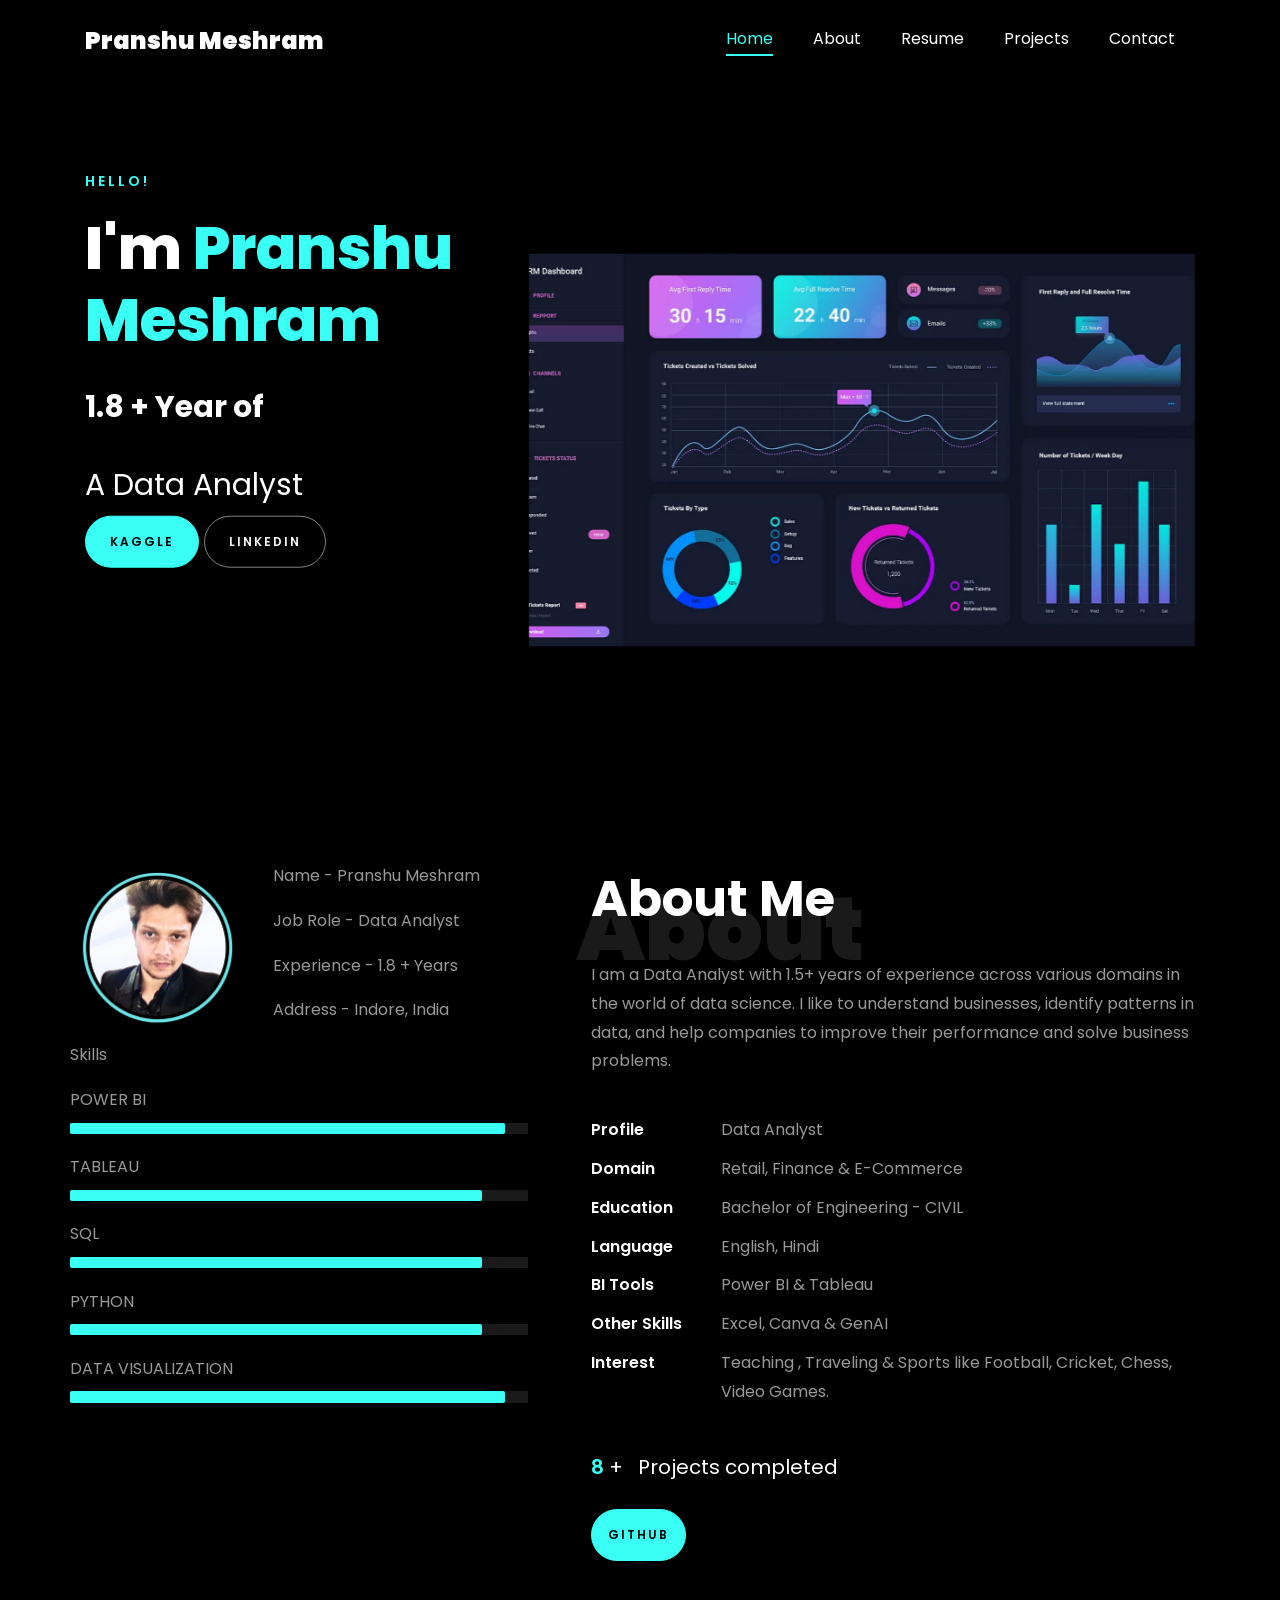
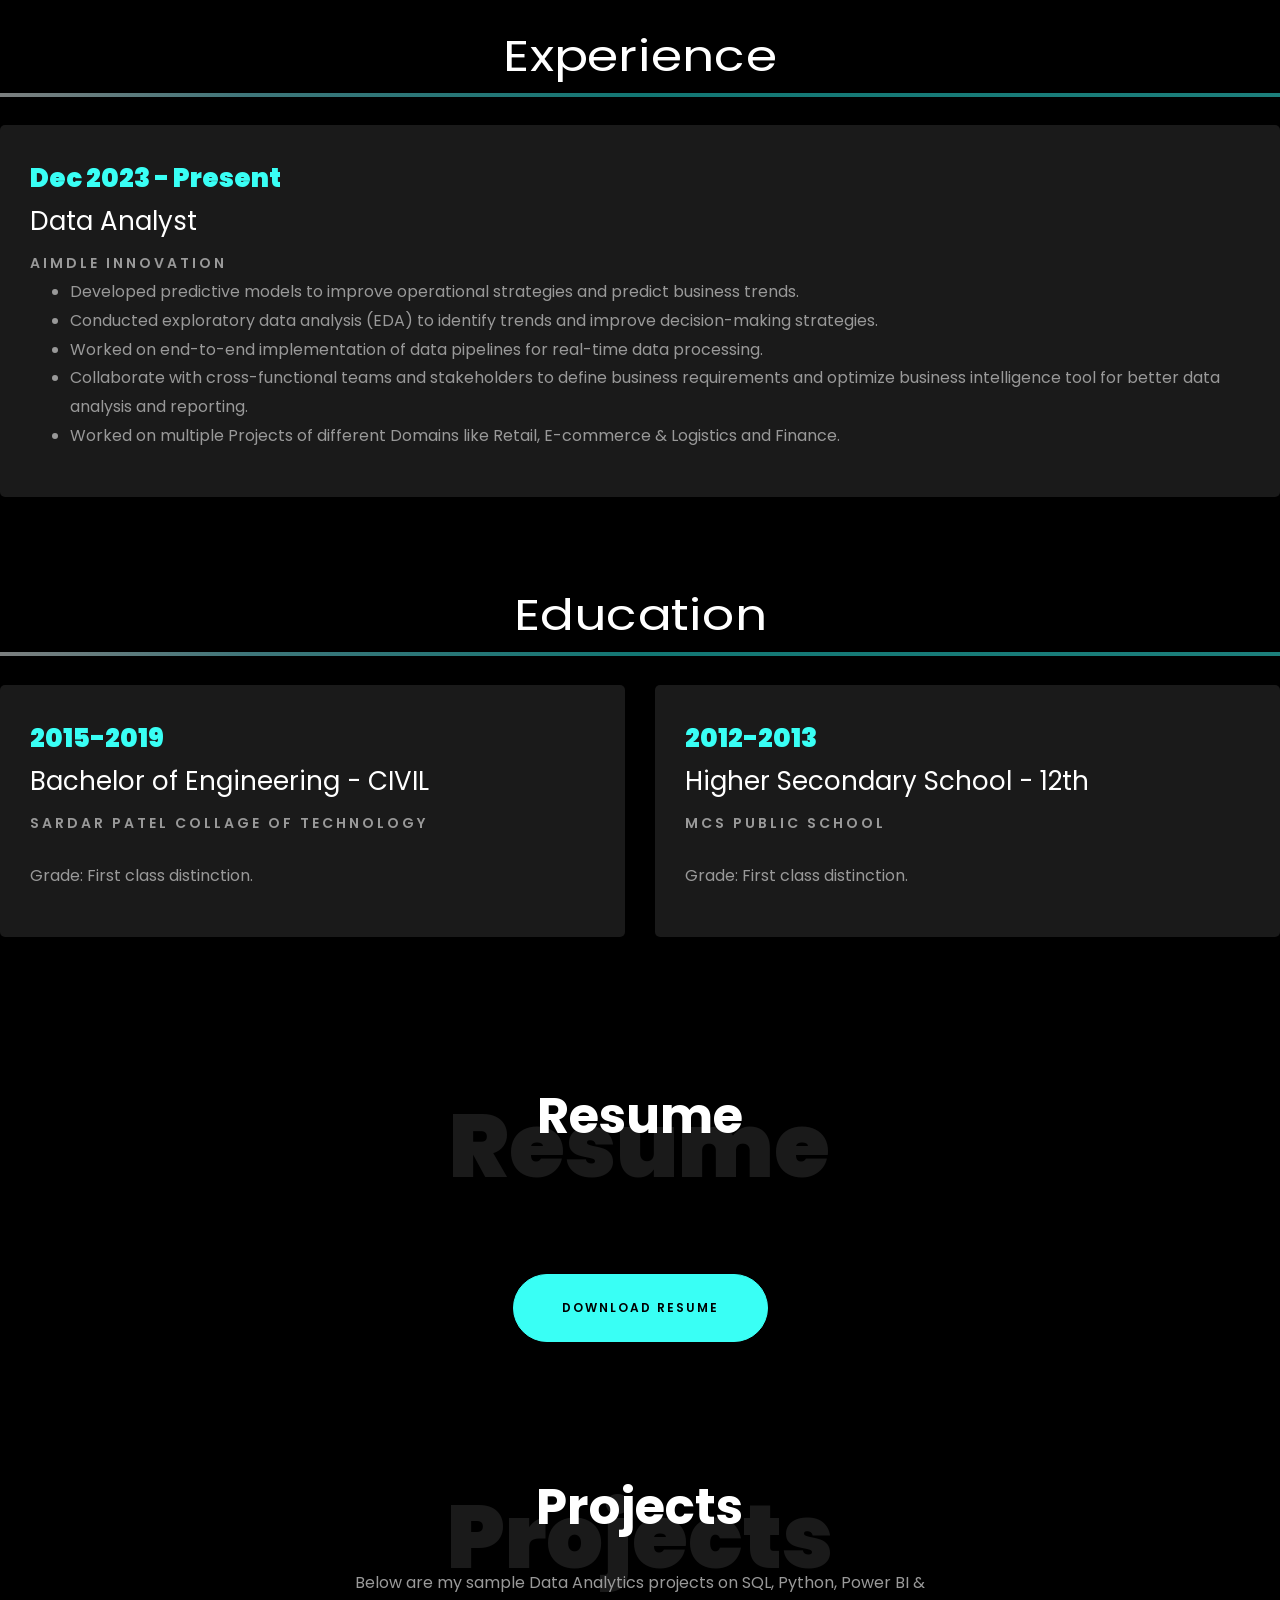
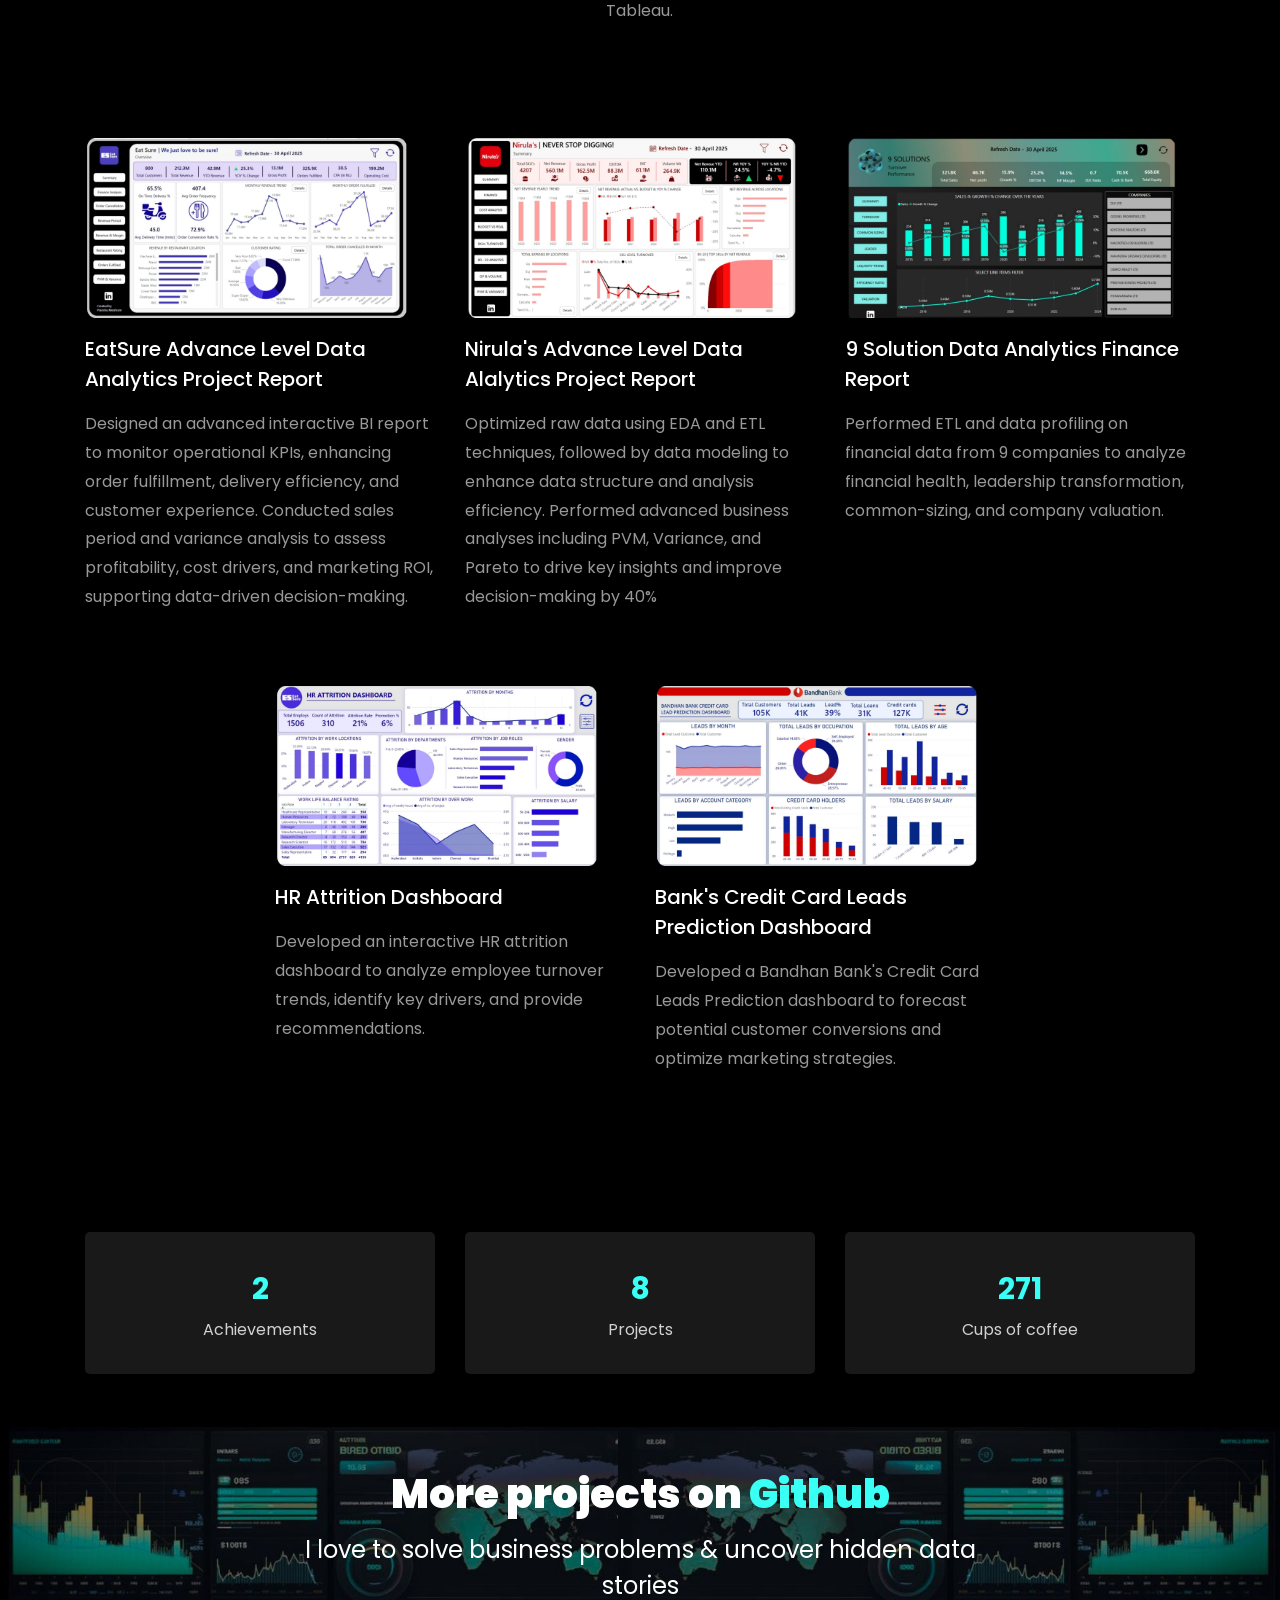
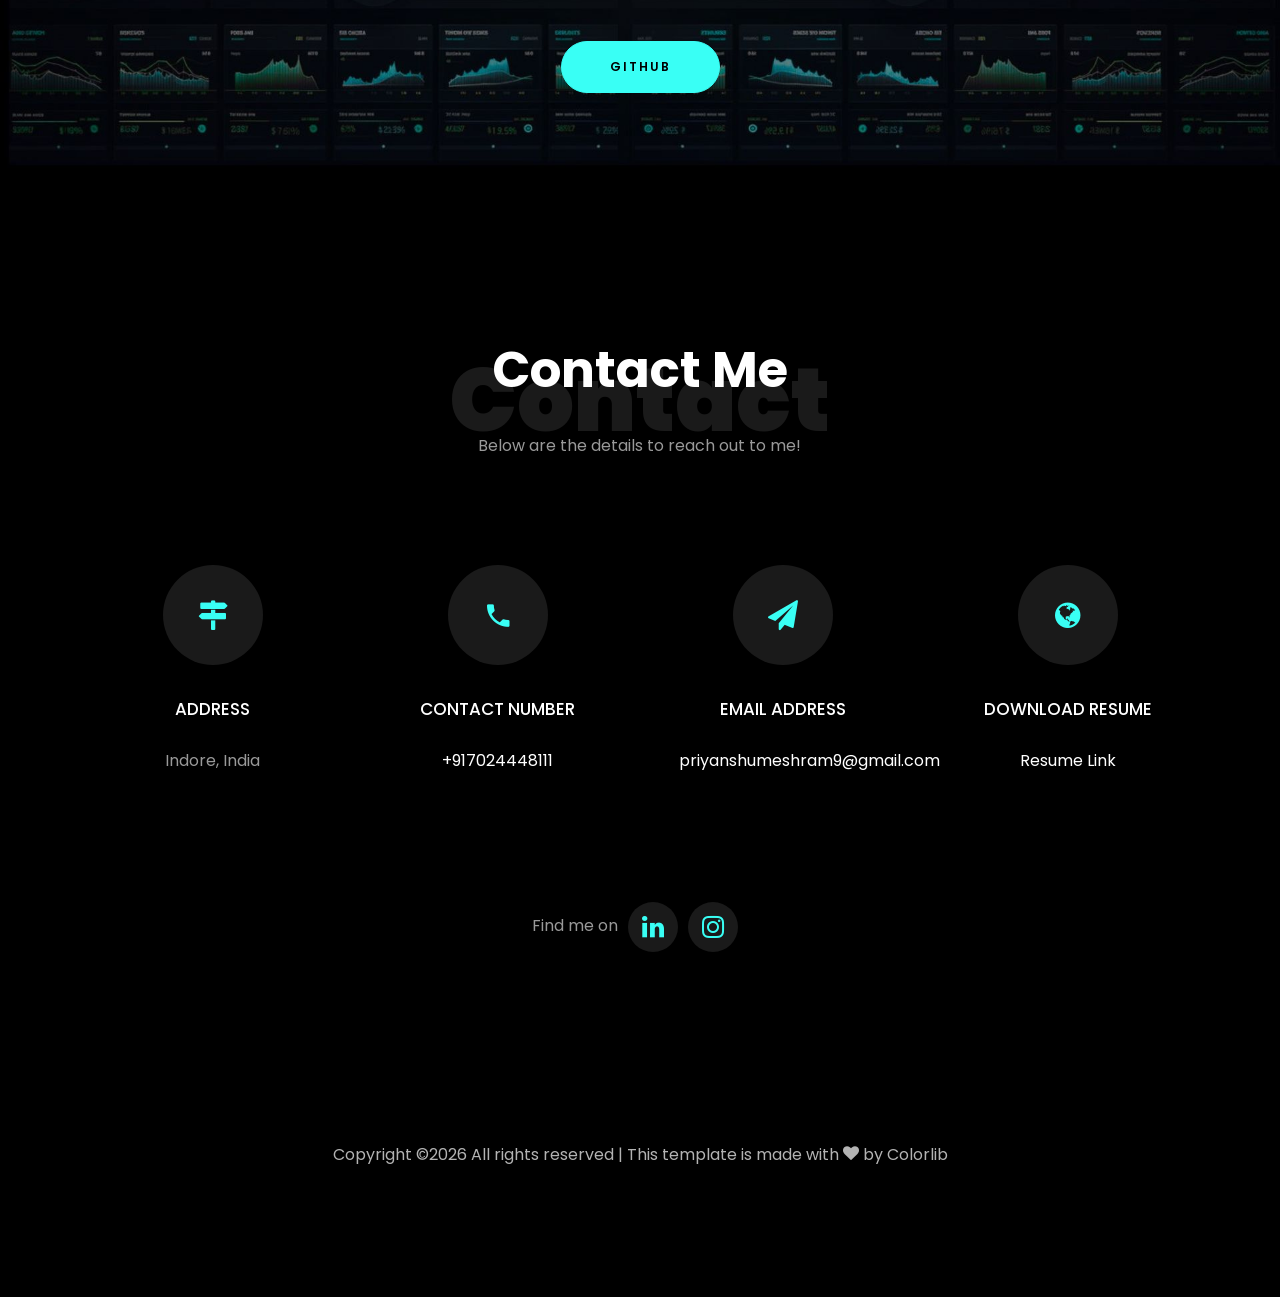
==== commit 8ab9f80c: "Add files via upload" ====
--- a/index.html
+++ b/index.html
@@ -160,7 +160,7 @@
 						// Create an array of typing text
 						const typingTexts = [
 						'Data Analyst ',
-						'1.5 + Year of Experience  ',
+						'1.8 + Year of Experience  ',
 						// 'Teacher   ',
 						];
 
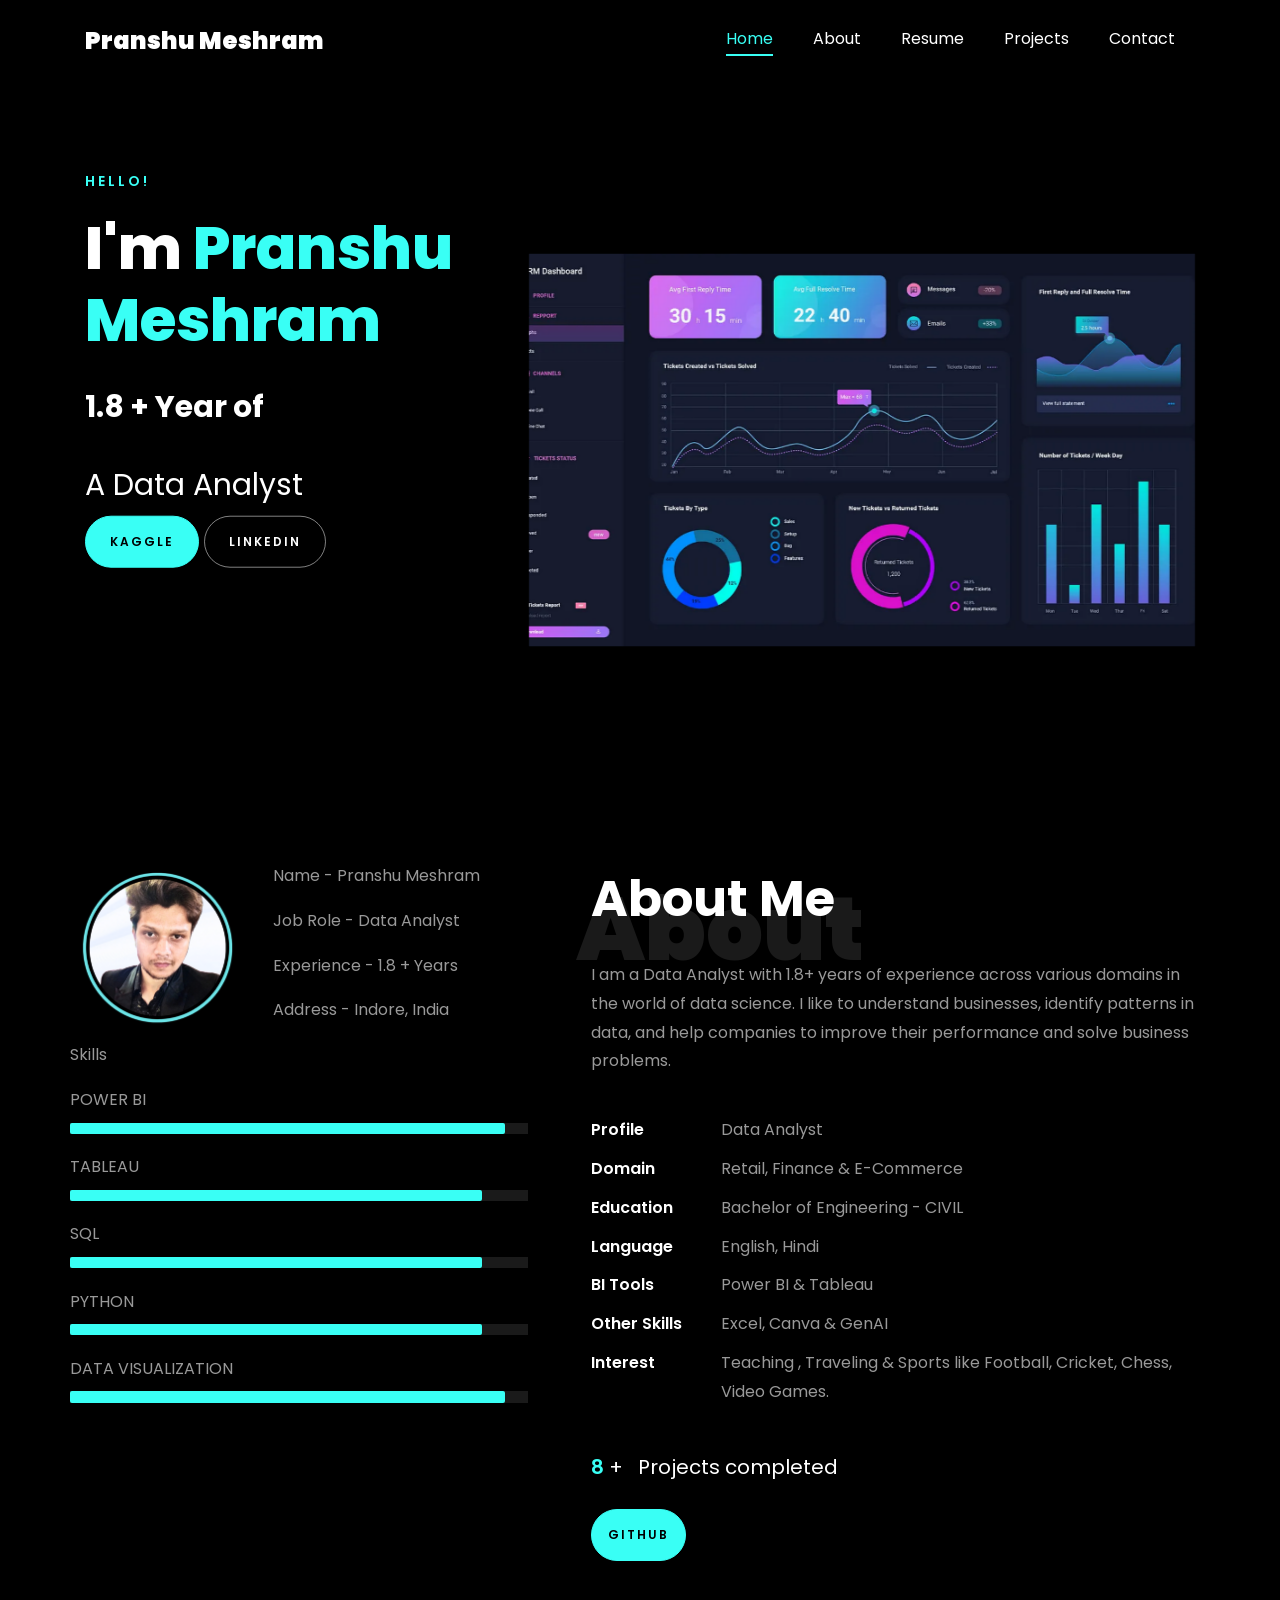
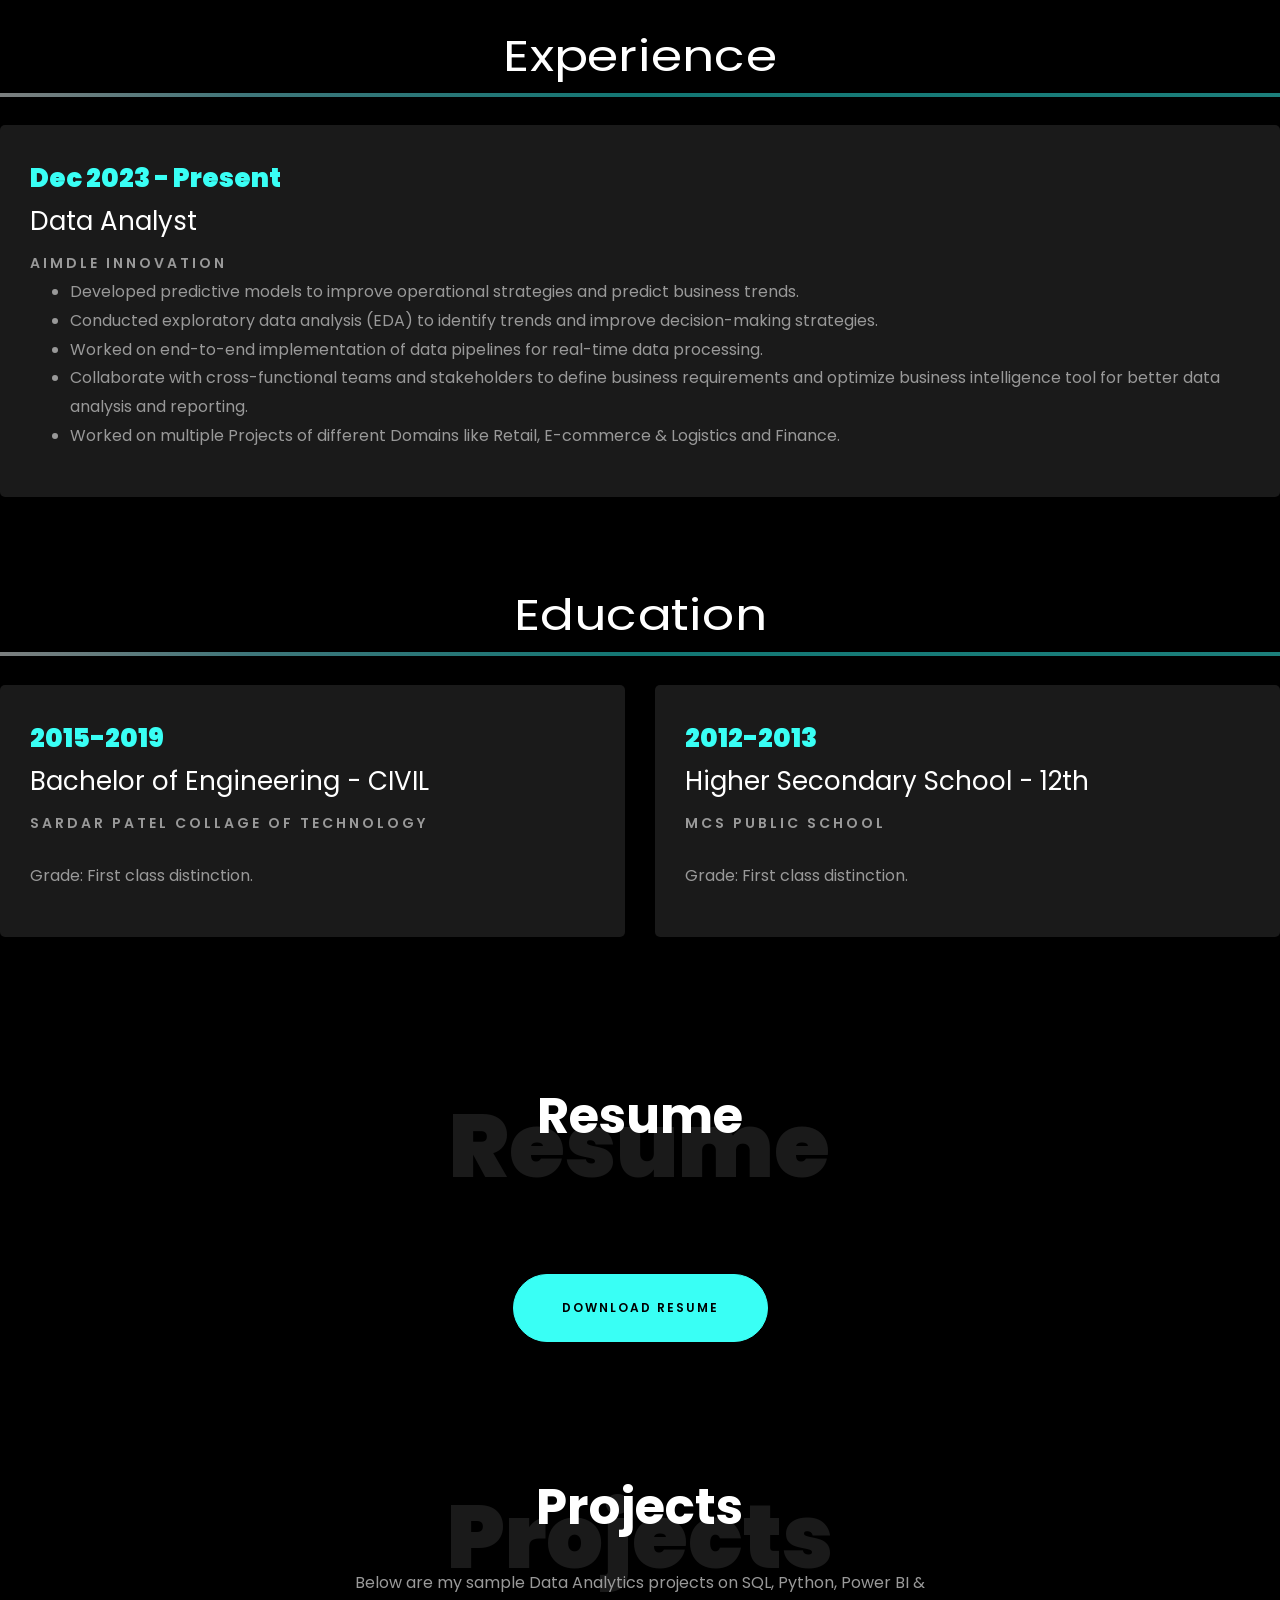
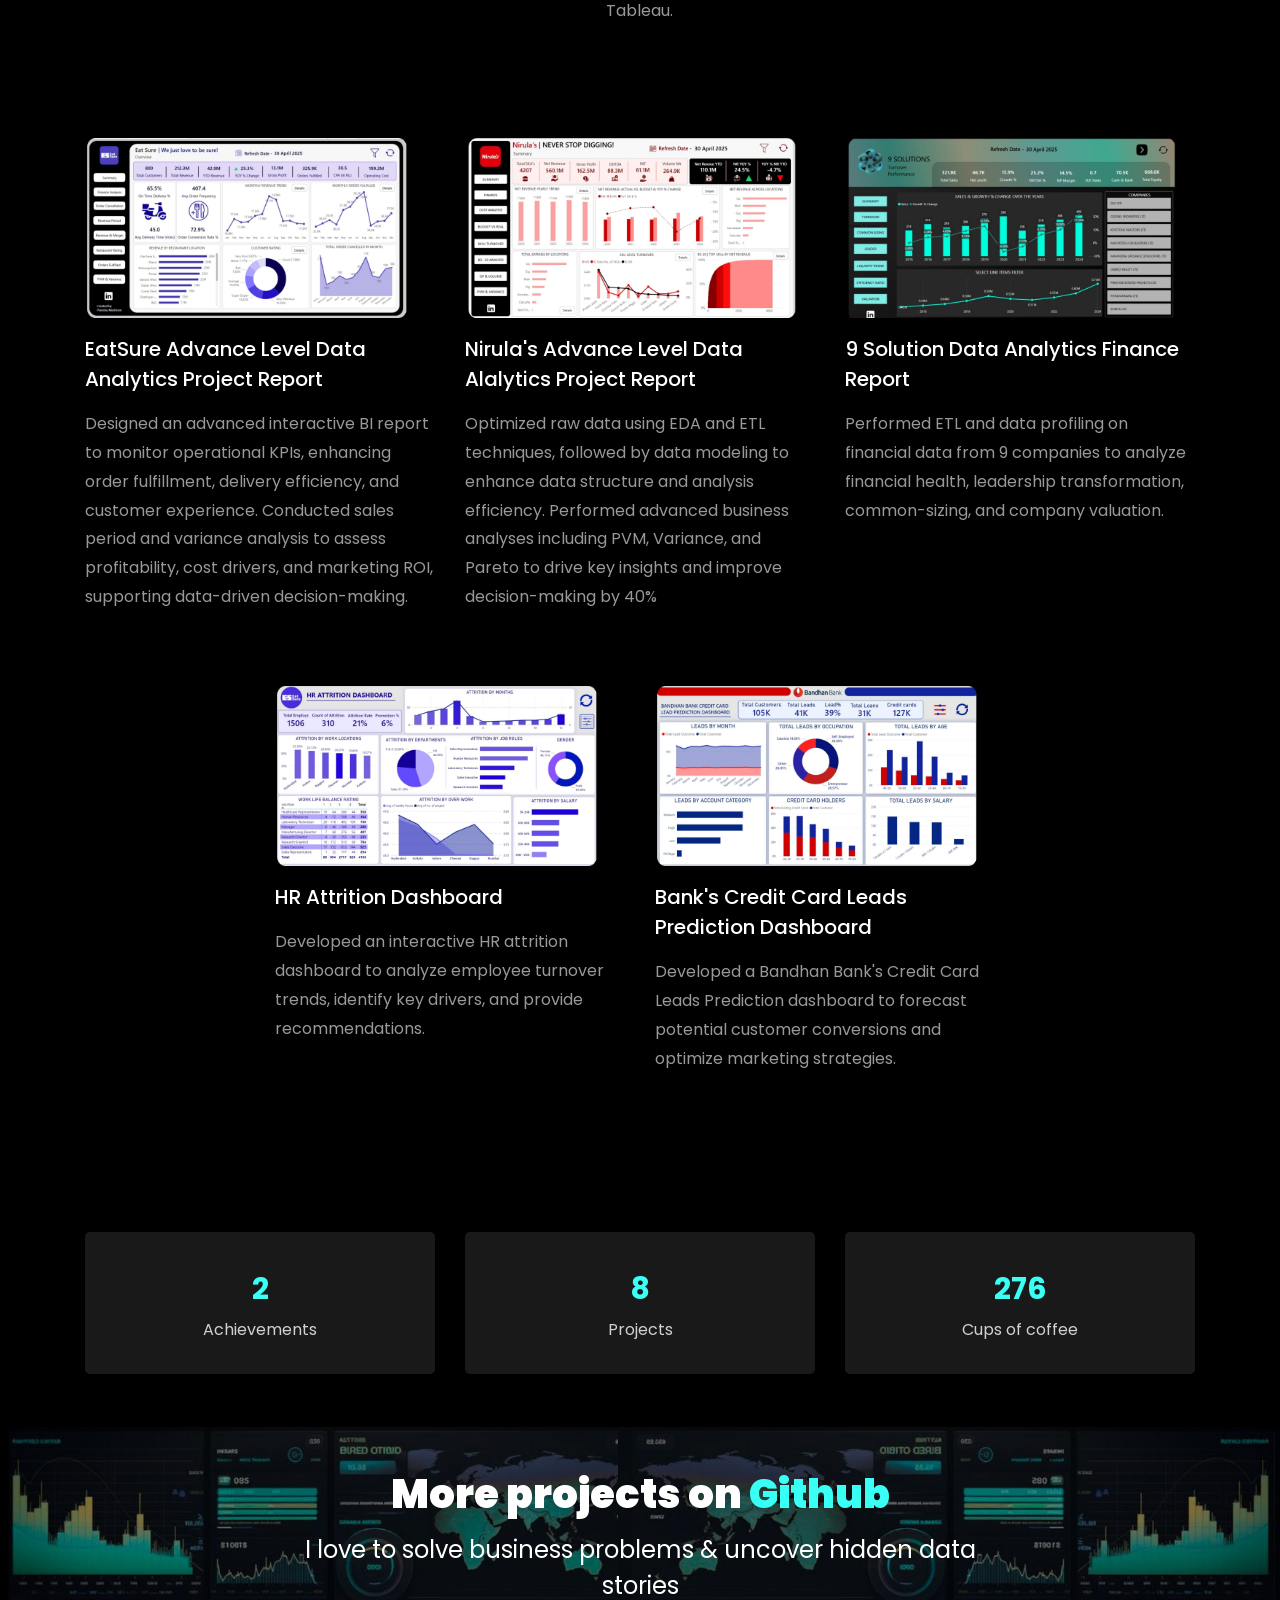
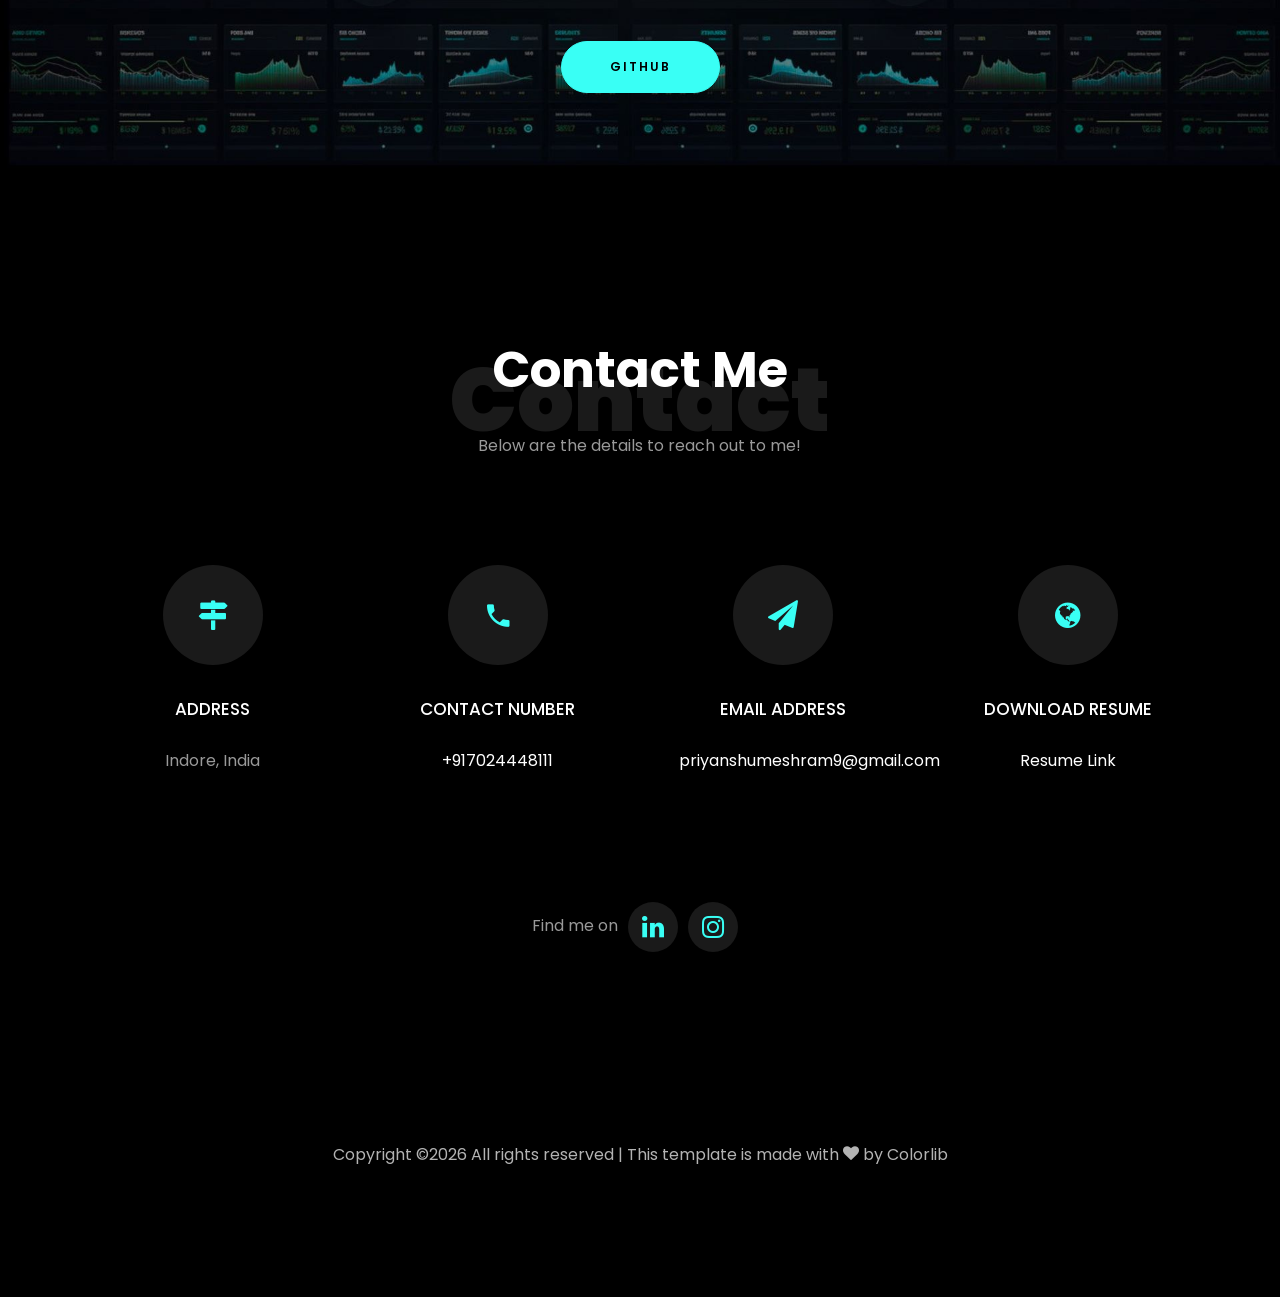
==== commit 84fcc465: "Add files via upload" ====
--- a/index.html
+++ b/index.html
@@ -272,7 +272,7 @@
 								<h1 class="big">About</h1>
 								<h2 class="mb-4">About Me</h2>
 								
-								<p>I am a Data Analyst with 1.5+ years of experience across various domains in the world of data science. 
+								<p>I am a Data Analyst with 1.8+ years of experience across various domains in the world of data science. 
 								 I like to understand businesses, identify patterns in data, and help companies to improve their performance 
 								 and solve business problems.</p>
 								<ul class="about-info mt-4 px-md-0 px-2">
